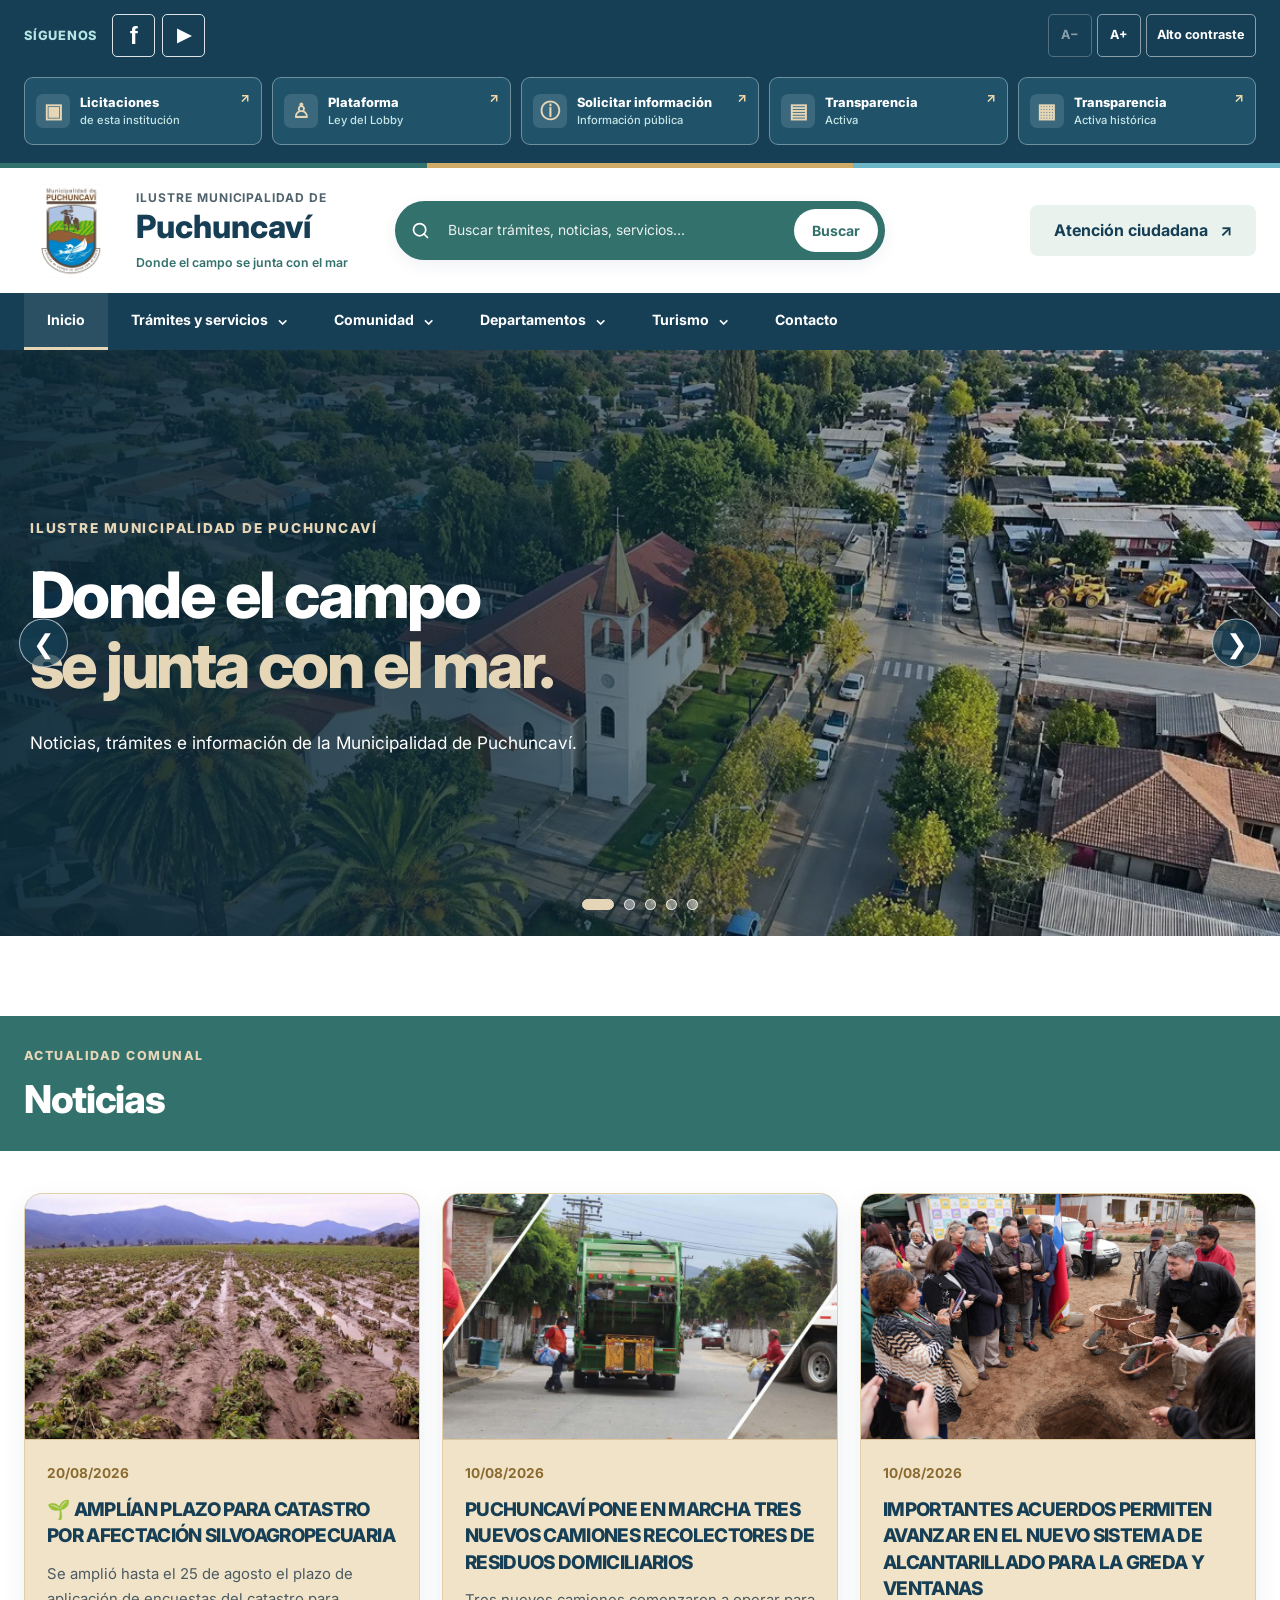
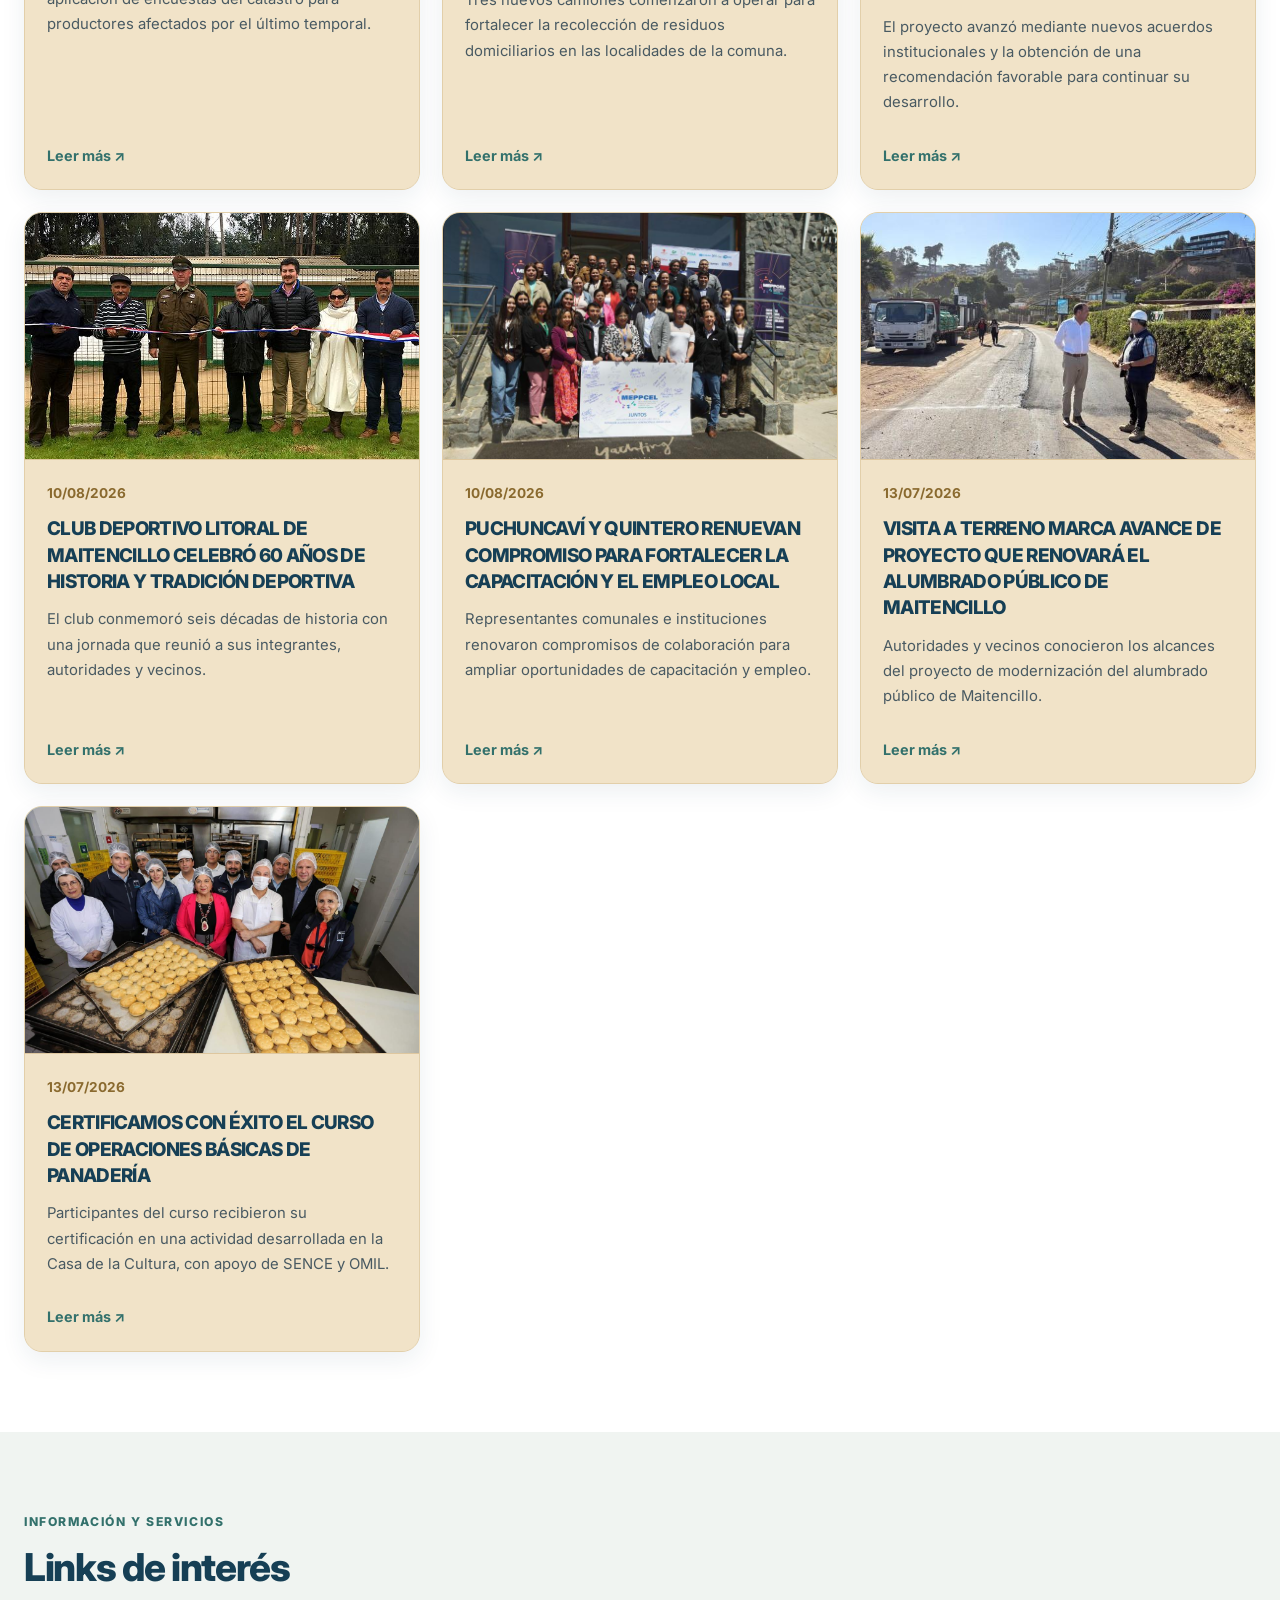
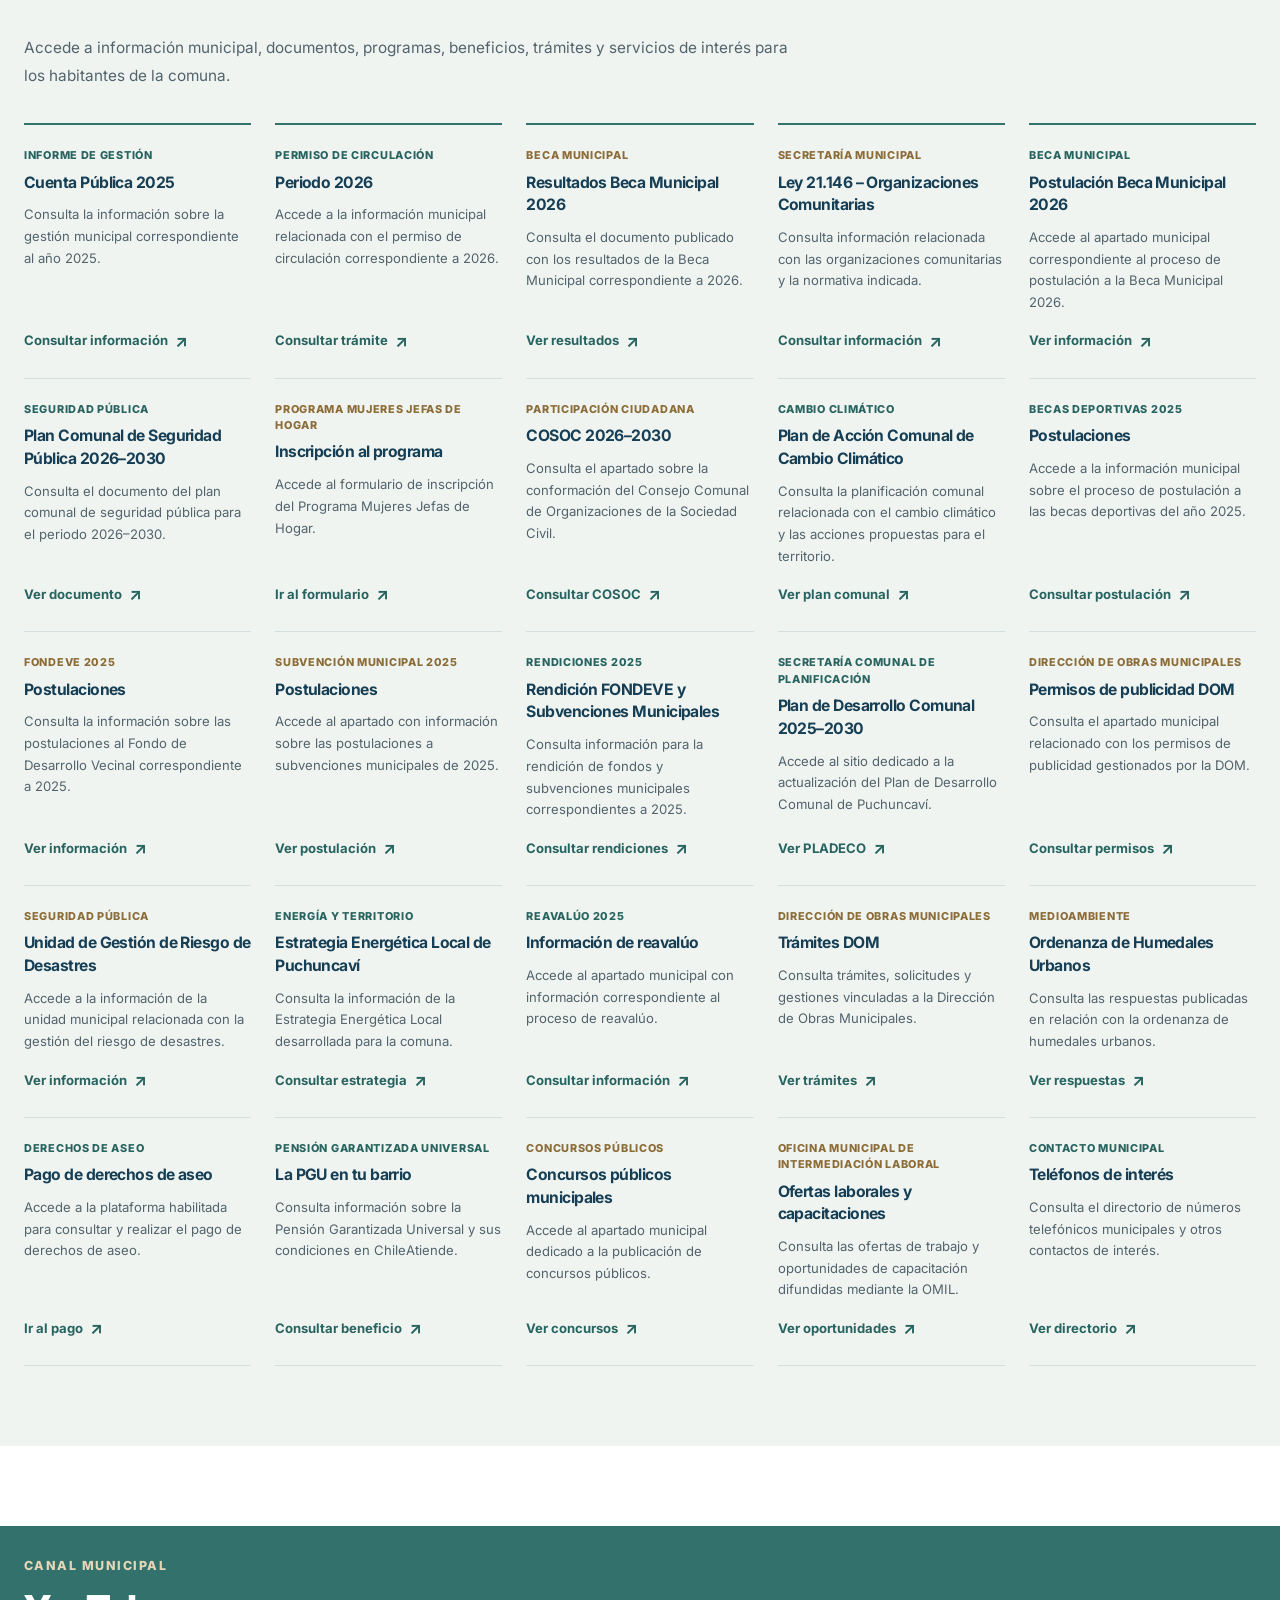
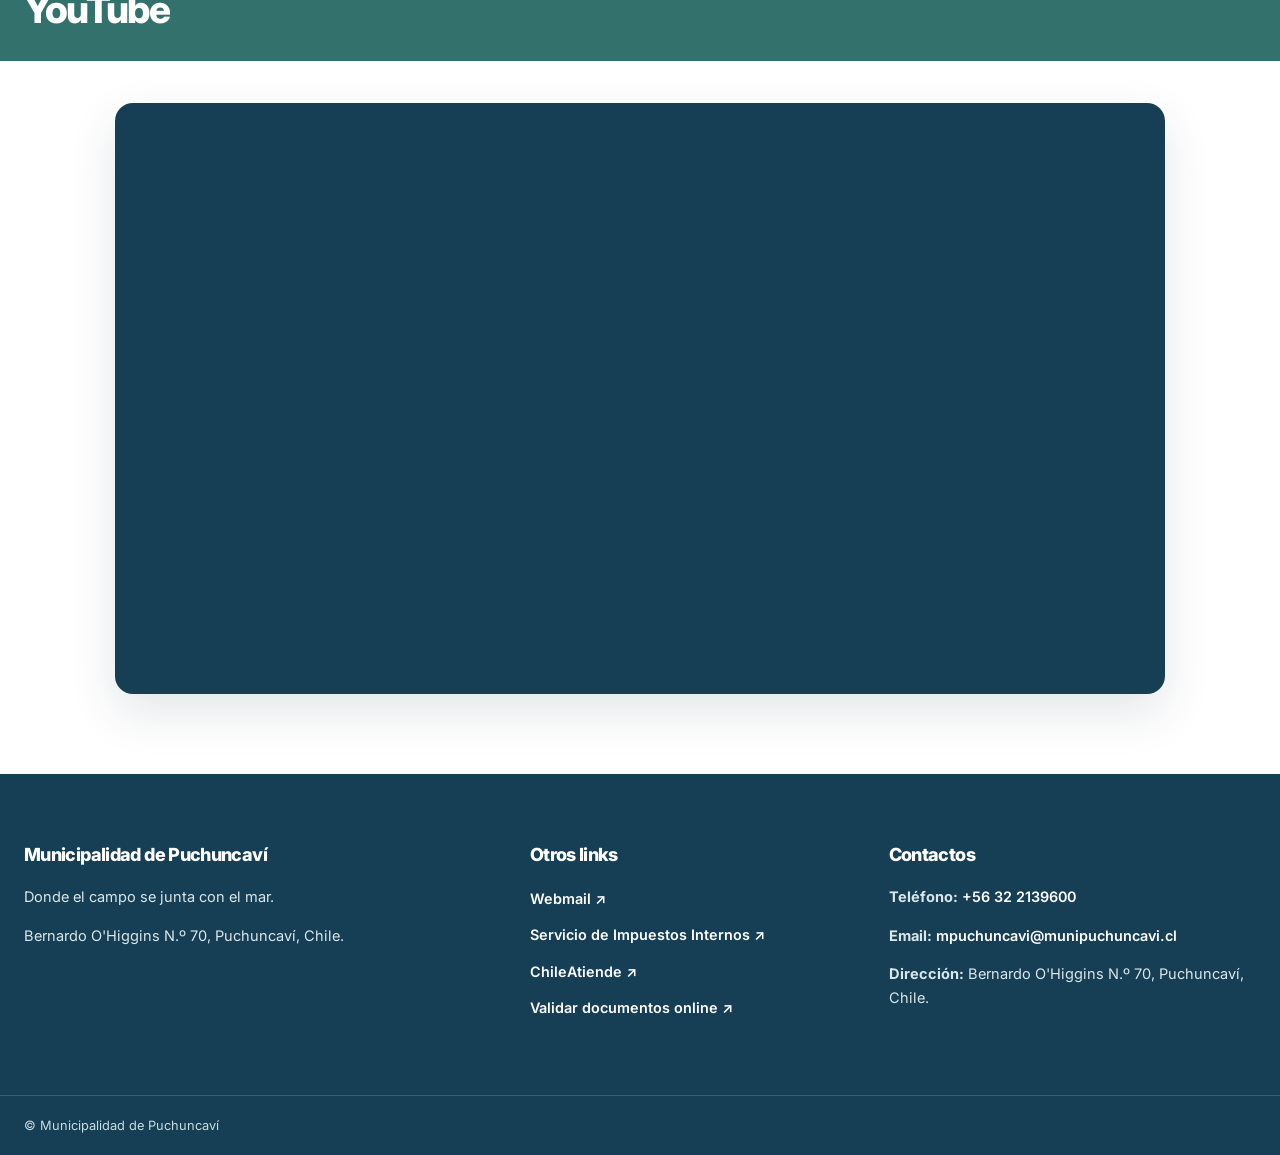
==== index.html @ 48738a13 "Add files via upload" ====
<!DOCTYPE html>
<html lang="es-CL">
<head>
  <meta charset="UTF-8">
  <meta name="viewport" content="width=device-width, initial-scale=1.0">
  <meta name="theme-color" content="#163f55">
  <meta name="description" content="Noticias, trámites, servicios e información de la Municipalidad de Puchuncaví.">

  <title>Municipalidad de Puchuncaví | Inicio</title>

  <link rel="preconnect" href="https://fonts.googleapis.com">
  <link rel="preconnect" href="https://fonts.gstatic.com" crossorigin>
  <link
    href="https://fonts.googleapis.com/css2?family=Inter:wght@400;500;600;700;800&display=swap"
    rel="stylesheet"
  >

  <!-- La primera fotografía del carrusel se solicita con prioridad. -->
  <link rel="preload" as="image"
        href="assets/imagenes/portada/hero-puchuncavi-pantalla.webp"
        imagesrcset="assets/imagenes/portada/hero-puchuncavi-movil.webp 640w, assets/imagenes/portada/hero-puchuncavi-pantalla.webp 1200w"
        imagesizes="100vw" fetchpriority="high">
  <link rel="stylesheet" href="css/estilos.css">
  <script src="js/main.js" defer></script>

</head>

<body class="pagina-inicio">

  <a class="saltar-contenido" href="#contenido-principal">
    Saltar al contenido principal
  </a>

  <!-- =============================================
       CABECERA MUNICIPAL
  ============================================= -->

  <header class="cabecera">

    <div class="barra-superior barra-superior--institucional">
      <div class="contenedor barra-superior__contenido">

        <div class="barra-superior__redes">
          <span class="barra-superior__etiqueta">SÍGUENOS</span>

          <nav class="redes-sociales" aria-label="Redes sociales municipales">
            <a
              class="redes-sociales__enlace"
              href="https://www.facebook.com/MunicipalidadPuchuncavi"
              target="_blank"
              rel="noopener noreferrer"
              aria-label="Facebook municipal"
            >f</a>

            <a
              class="redes-sociales__enlace redes-sociales__enlace--youtube"
              href="https://www.youtube.com/channel/UCqsq_ICqY2jT9HgJ0vWUYuw"
              target="_blank"
              rel="noopener noreferrer"
              aria-label="YouTube municipal"
            >▶</a>
          </nav>
        </div>

        <nav
          class="enlaces-institucionales"
          aria-label="Accesos institucionales"
        ></nav>

        <div
          class="herramientas-accesibilidad"
          role="group"
          aria-label="Herramientas de accesibilidad"
        >
          <button
            class="herramienta"
            type="button"
            data-accion="reducir-texto"
            aria-label="Reducir tamaño del texto"
          >A−</button>

          <button
            class="herramienta"
            type="button"
            data-accion="aumentar-texto"
            aria-label="Aumentar tamaño del texto"
          >A+</button>

          <button
            class="herramienta"
            type="button"
            data-accion="alternar-contraste"
            aria-pressed="false"
          >Alto contraste</button>
        </div>

      </div>
    </div>

    <div class="franja-identidad" aria-hidden="true">
      <span class="franja-identidad__verde"></span>
      <span class="franja-identidad__arena"></span>
      <span class="franja-identidad__celeste"></span>
    </div>

    <div class="contenedor cabecera__principal">

      <a
        class="identidad"
        href="index.html"
        aria-label="Municipalidad de Puchuncaví, ir al inicio"
      >
        <img
          class="identidad__logo"
          src="assets/imagenes/identidad/logo-puchuncavi.jpg"
          alt=""
          width="400"
          height="400"
        >

        <span class="identidad__texto">
          <span class="identidad__superior">
            Ilustre Municipalidad de
          </span>
          <span class="identidad__nombre">
            Puchuncaví
          </span>
          <span class="identidad__descripcion">
            Donde el campo se junta con el mar
          </span>
        </span>
      </a>

      <div class="cabecera__acciones">

        <a
          class="cabecera__contacto boton boton--secundario"
          href="paginas/contacto.html"
        >
          Atención ciudadana
          <span aria-hidden="true">↗</span>
        </a>

        <button
          class="boton-menu"
          type="button"
          aria-controls="menu-principal"
          aria-expanded="false"
          aria-label="Abrir menú de navegación"
        >
          <span class="boton-menu__linea"></span>
          <span class="boton-menu__linea"></span>
          <span class="boton-menu__linea"></span>
        </button>

      </div>
    </div>

    <nav
      class="navegacion"
      id="menu-principal"
      aria-label="Navegación principal"
    >
      <div class="contenedor">
        <ul class="navegacion__lista">

          <li class="navegacion__item">
            <a class="navegacion__enlace" href="index.html" aria-current="page">
              Inicio
            </a>
          </li>

          <li class="navegacion__item">
            <a class="navegacion__enlace" href="paginas/tramites.html">
              Trámites y servicios
            </a>
          </li>

          <li class="navegacion__item">
            <a class="navegacion__enlace" href="paginas/desarrollo-comunitario.html">
              Comunidad
            </a>
          </li>

          <li class="navegacion__item">
            <a class="navegacion__enlace" href="paginas/departamentos.html">
              Departamentos
            </a>
          </li>

          <li class="navegacion__item">
            <a class="navegacion__enlace" href="paginas/turismo.html">
              Turismo
            </a>
          </li>

          <li class="navegacion__item">
            <a class="navegacion__enlace" href="paginas/contacto.html">
              Contacto
            </a>
          </li>

        </ul>
      </div>
    </nav>

  </header>

  <main id="contenido-principal">

    <!-- =============================================
         SLIDER PRINCIPAL

         OCUPA EL LUGAR DE LA ANTIGUA PORTADA.
         1 IMAGEN DE LA IGLESIA + 4 NOTICIAS.
    ============================================= -->

    <section
      class="hero hero--fotografia portada-carrusel"
      id="portada-carrusel"
      aria-label="Portada y noticias destacadas de Puchuncaví"
      aria-roledescription="carrusel"
    >

      <div class="portada-carrusel__ventana">

        <div class="portada-carrusel__pista" id="pista-portada">

          <!-- =====================================
               SLIDE 1: PORTADA ORIGINAL
          ===================================== -->

          <article
            class="portada-carrusel__slide portada-carrusel__slide--inicio"
            aria-roledescription="diapositiva"
            aria-label="1 de 5"
          >

            <img
              class="portada-carrusel__foto"
              src="assets/imagenes/portada/hero-puchuncavi.jpg"
              width="1200" height="534"
              alt=""
              srcset="assets/imagenes/portada/hero-puchuncavi-movil.webp 640w, assets/imagenes/portada/hero-puchuncavi-pantalla.webp 1200w"
              sizes="100vw"
              decoding="async"
              fetchpriority="high"
            >

            <div class="portada-carrusel__interior">
              <div class="portada-carrusel__contenido">

                <p class="portada-carrusel__etiqueta">
                  Ilustre Municipalidad de Puchuncaví
                </p>

                <h1 class="portada-carrusel__titulo">
                  Donde el campo
                  <span>se junta con el mar.</span>
                </h1>

                <p class="portada-carrusel__descripcion">
                  Noticias, trámites e información
                  de la Municipalidad de Puchuncaví.
                </p>

              </div>
            </div>

          </article>

          <!-- =====================================
               SLIDE 2: DOS NUEVAS AMBULANCIAS
          ===================================== -->

          <article
            class="portada-carrusel__slide portada-carrusel__slide--noticia"
            aria-roledescription="diapositiva"
            aria-label="2 de 5"
          >

            <img
              class="portada-carrusel__foto"
              src="assets/imagenes/slider/slider-1.jpg"
              width="680" height="510"
              alt=""
              srcset="assets/imagenes/slider/slider-1-movil.webp 640w, assets/imagenes/slider/slider-1-pantalla.webp 680w"
              sizes="100vw"
              decoding="async"
              loading="lazy"
            >

            <div class="portada-carrusel__interior">
              <div class="portada-carrusel__contenido">

                <p class="portada-carrusel__etiqueta">
                  Salud comunal
                </p>

                <h2 class="portada-carrusel__titulo">
                  Dos nuevas ambulancias
                  para Puchuncaví
                </h2>

                <p class="portada-carrusel__descripcion">
                  El Concejo Municipal aprobó la adjudicación
                  de dos nuevas ambulancias para fortalecer
                  la atención de emergencias en la comuna.
                </p>

                <a
                  class="portada-carrusel__enlace"
                  href="https://munipuchuncavi.cl/2.0/sitio10/news-seguimos-fortaleciendo-la-2192.html"
                  target="_blank"
                  rel="noopener noreferrer"
                >
                  Ver información
                  <span aria-hidden="true">↗</span>
                </a>

              </div>
            </div>

          </article>

          <!-- =====================================
               SLIDE 3: CIRCUITO CICLISTA
          ===================================== -->

          <article
            class="portada-carrusel__slide portada-carrusel__slide--noticia"
            aria-roledescription="diapositiva"
            aria-label="3 de 5"
          >

            <img
              class="portada-carrusel__foto"
              src="assets/imagenes/slider/slider-2.jpg"
              width="1029" height="756"
              alt=""
              srcset="assets/imagenes/slider/slider-2-movil.webp 640w, assets/imagenes/slider/slider-2-pantalla.webp 1029w"
              sizes="100vw"
              decoding="async"
              loading="lazy"
            >

            <div class="portada-carrusel__interior">
              <div class="portada-carrusel__contenido">

                <p class="portada-carrusel__etiqueta">
                  Deporte y comunidad
                </p>

                <h2 class="portada-carrusel__titulo">
                  Circuito Ciclista
                  Puchuncaví–Los Maitenes
                </h2>

                <p class="portada-carrusel__descripcion">
                  La segunda edición del circuito reunió
                  a ciclistas de distintas comunas en
                  una jornada deportiva y familiar.
                </p>

                <a
                  class="portada-carrusel__enlace"
                  href="https://munipuchuncavi.cl/2.0/sitio10/news-exitosa-segunda-versin-2162.html"
                  target="_blank"
                  rel="noopener noreferrer"
                >
                  Leer noticia
                  <span aria-hidden="true">↗</span>
                </a>

              </div>
            </div>

          </article>

          <!-- =====================================
               SLIDE 4: CRUZ DE MAYO EN HORCÓN
          ===================================== -->

          <article
            class="portada-carrusel__slide portada-carrusel__slide--noticia"
            aria-roledescription="diapositiva"
            aria-label="4 de 5"
          >

            <img
              class="portada-carrusel__foto"
              src="assets/imagenes/slider/slider-3.jpg"
              width="820" height="620"
              alt=""
              srcset="assets/imagenes/slider/slider-3-movil.webp 640w, assets/imagenes/slider/slider-3-pantalla.webp 820w"
              sizes="100vw"
              decoding="async"
              loading="lazy"
            >

            <div class="portada-carrusel__interior">
              <div class="portada-carrusel__contenido">

                <p class="portada-carrusel__etiqueta">
                  Cultura y patrimonio
                </p>

                <h2 class="portada-carrusel__titulo">
                  Celebración de la
                  Cruz de Mayo en Horcón
                </h2>

                <p class="portada-carrusel__descripcion">
                  La comunidad celebró esta tradicional
                  festividad junto a bailes religiosos,
                  familias y visitantes, poniendo en valor
                  su patrimonio cultural.
                </p>

                <a
                  class="portada-carrusel__enlace"
                  href="https://munipuchuncavi.cl/2.0/sitio10/news-exitosa-celebracin-de-2161.html"
                  target="_blank"
                  rel="noopener noreferrer"
                >
                  Leer noticia
                  <span aria-hidden="true">↗</span>
                </a>

              </div>
            </div>

          </article>

          <!-- =====================================
               SLIDE 5: EMPRENDIMIENTO
          ===================================== -->

          <article
            class="portada-carrusel__slide portada-carrusel__slide--noticia"
            aria-roledescription="diapositiva"
            aria-label="5 de 5"
          >

            <img
              class="portada-carrusel__foto"
              src="assets/imagenes/slider/slider-4.jpg"
              width="2000" height="1125"
              alt=""
              srcset="assets/imagenes/slider/slider-4-movil.webp 640w, assets/imagenes/slider/slider-4-pantalla.webp 1280w"
              sizes="100vw"
              decoding="async"
              loading="lazy"
            >

            <div class="portada-carrusel__interior">
              <div class="portada-carrusel__contenido">

                <p class="portada-carrusel__etiqueta">
                  Desarrollo económico local
                </p>

                <h2 class="portada-carrusel__titulo">
                  Más de 150 emprendedores
                  participaron en taller
                  de formalización
                </h2>

                <p class="portada-carrusel__descripcion">
                  Emprendedores de la comuna participaron
                  en una jornada para conocer herramientas
                  y oportunidades de apoyo a sus negocios.
                </p>

                <a
                  class="portada-carrusel__enlace"
                  href="https://munipuchuncavi.cl/2.0/sitio10/news-ms-de-emprendedores-2159.html"
                  target="_blank"
                  rel="noopener noreferrer"
                >
                  Leer noticia
                  <span aria-hidden="true">↗</span>
                </a>

              </div>
            </div>

          </article>

        </div>
      </div>

      <!-- FLECHA IZQUIERDA -->

      <button
        class="portada-carrusel__flecha portada-carrusel__flecha--izquierda"
        type="button"
        aria-label="Ver imagen anterior"
        aria-controls="pista-portada"
      >
        &#10094;
      </button>

      <!-- FLECHA DERECHA -->

      <button
        class="portada-carrusel__flecha portada-carrusel__flecha--derecha"
        type="button"
        aria-label="Ver imagen siguiente"
        aria-controls="pista-portada"
      >
        &#10095;
      </button>

      <!-- INDICADORES -->

      <div
        class="portada-carrusel__indicadores"
        aria-label="Seleccionar diapositiva"
        role="group"
      >

        <button
          class="portada-carrusel__indicador activo"
          type="button"
          aria-label="Ver portada de Puchuncaví"
          aria-pressed="true"
        ></button>

        <button
          class="portada-carrusel__indicador"
          type="button"
          aria-label="Ver noticia de ambulancias"
          aria-pressed="false"
        ></button>

        <button
          class="portada-carrusel__indicador"
          type="button"
          aria-label="Ver noticia del circuito ciclista"
          aria-pressed="false"
        ></button>

        <button
          class="portada-carrusel__indicador"
          type="button"
          aria-label="Ver noticia de la Cruz de Mayo"
          aria-pressed="false"
        ></button>

        <button
          class="portada-carrusel__indicador"
          type="button"
          aria-label="Ver noticia de emprendedores"
          aria-pressed="false"
        ></button>

      </div>

    </section>

    <!-- =============================================
         NOTICIAS MUNICIPALES
         SE MANTIENEN LAS SIETE NOTICIAS
         CON FOTOGRAFÍAS Y FONDO ARENA
    ============================================= -->

    <section
      class="seccion seccion--noticias"
      id="noticias"
      aria-labelledby="titulo-noticias"
    >
      <div class="contenedor">

        <div class="seccion__encabezado">
          <div>
            <p class="etiqueta etiqueta--verde">
              Actualidad comunal
            </p>
            <h2 id="titulo-noticias">
              Noticias
            </h2>
          </div>
        </div>

        <div
          class="cuadricula cuadricula--tres"
          id="listado-noticias"
          aria-live="polite"
        >
          <p>Cargando publicaciones municipales...</p>
        </div>

      </div>
    </section>

    <!-- =============================================
         LINKS DE INTERÉS - 25 ENLACES
         MANTENEMOS LAS CINCO COLUMNAS
    ============================================= -->

    <section
      class="seccion seccion--categorias"
      id="enlaces-interes"
      aria-labelledby="titulo-enlaces"
    >
      <div class="contenedor">

        <div class="seccion__encabezado">
          <div>
            <p class="etiqueta etiqueta--verde">
              Información y servicios
            </p>
            <h2 id="titulo-enlaces">
              Links de interés
            </h2>
          </div>
        </div>

        <p class="interes-introduccion">
          Accede a información municipal,
          documentos, programas, beneficios,
          trámites y servicios de interés para
          los habitantes de la comuna.
        </p>

        <div class="interes-listado">

          <!-- 01 -->
          <article class="interes-elemento">
            <p class="interes-elemento__categoria">
              Informe de gestión
            </p>
            <h3>Cuenta Pública 2025</h3>
            <p class="interes-elemento__descripcion">
              Consulta la información sobre la gestión
              municipal correspondiente al año 2025.
            </p>
            <a class="interes-elemento__enlace"
              href="https://www.munipuchuncavi.cl/2.0/sitio10/cuentapublica2025.php"
              target="_blank" rel="noopener noreferrer">
              Consultar información
              <span class="interes-elemento__flecha" aria-hidden="true">↗</span>
            </a>
          </article>

          <!-- 02 -->
          <article class="interes-elemento">
            <p class="interes-elemento__categoria">
              Permiso de circulación
            </p>
            <h3>Periodo 2026</h3>
            <p class="interes-elemento__descripcion">
              Accede a la información municipal relacionada
              con el permiso de circulación correspondiente a 2026.
            </p>
            <a class="interes-elemento__enlace"
              href="https://www.munipuchuncavi.cl/2.0/sitio10/circulacion.php"
              target="_blank" rel="noopener noreferrer">
              Consultar trámite
              <span class="interes-elemento__flecha" aria-hidden="true">↗</span>
            </a>
          </article>

          <!-- 03 -->
          <article class="interes-elemento">
            <p class="interes-elemento__categoria">
              Beca municipal
            </p>
            <h3>Resultados Beca Municipal 2026</h3>
            <p class="interes-elemento__descripcion">
              Consulta el documento publicado con los resultados
              de la Beca Municipal correspondiente a 2026.
            </p>
            <a class="interes-elemento__enlace"
              href="https://www.munipuchuncavi.cl/2.0/sitio10/pdf/becas2026/resultados2026.pdf"
              target="_blank" rel="noopener noreferrer">
              Ver resultados
              <span class="interes-elemento__flecha" aria-hidden="true">↗</span>
            </a>
          </article>

          <!-- 04 -->
          <article class="interes-elemento">
            <p class="interes-elemento__categoria">
              Secretaría Municipal
            </p>
            <h3>Ley 21.146 – Organizaciones Comunitarias</h3>
            <p class="interes-elemento__descripcion">
              Consulta información relacionada con las
              organizaciones comunitarias y la normativa indicada.
            </p>
            <a class="interes-elemento__enlace"
              href="https://www.munipuchuncavi.cl/2.0/sitio10/organizaciones.php"
              target="_blank" rel="noopener noreferrer">
              Consultar información
              <span class="interes-elemento__flecha" aria-hidden="true">↗</span>
            </a>
          </article>

          <!-- 05 -->
          <article class="interes-elemento">
            <p class="interes-elemento__categoria">
              Beca municipal
            </p>
            <h3>Postulación Beca Municipal 2026</h3>
            <p class="interes-elemento__descripcion">
              Accede al apartado municipal correspondiente
              al proceso de postulación a la Beca Municipal 2026.
            </p>
            <a class="interes-elemento__enlace"
              href="https://www.munipuchuncavi.cl/2.0/sitio10/becas2026.php"
              target="_blank" rel="noopener noreferrer">
              Ver información
              <span class="interes-elemento__flecha" aria-hidden="true">↗</span>
            </a>
          </article>

          <!-- 06 -->
          <article class="interes-elemento">
            <p class="interes-elemento__categoria">
              Seguridad Pública
            </p>
            <h3>Plan Comunal de Seguridad Pública 2026–2030</h3>
            <p class="interes-elemento__descripcion">
              Consulta el documento del plan comunal de
              seguridad pública para el periodo 2026–2030.
            </p>
            <a class="interes-elemento__enlace"
              href="https://www.munipuchuncavi.cl/2.0/sitio10/pdf/seguridad/planseguridad2026.pdf"
              target="_blank" rel="noopener noreferrer">
              Ver documento
              <span class="interes-elemento__flecha" aria-hidden="true">↗</span>
            </a>
          </article>

          <!-- 07 -->
          <article class="interes-elemento">
            <p class="interes-elemento__categoria">
              Programa Mujeres Jefas de Hogar
            </p>
            <h3>Inscripción al programa</h3>
            <p class="interes-elemento__descripcion">
              Accede al formulario de inscripción del
              Programa Mujeres Jefas de Hogar.
            </p>
            <a class="interes-elemento__enlace"
              href="https://docs.google.com/forms/d/e/1FAIpQLScBFF8CBAYiVowmYoDSUAKz2NNEIRcV3tyaVSKTFt1doFYdvQ/viewform?usp=dialog"
              target="_blank" rel="noopener noreferrer">
              Ir al formulario
              <span class="interes-elemento__flecha" aria-hidden="true">↗</span>
            </a>
          </article>

          <!-- 08 -->
          <article class="interes-elemento">
            <p class="interes-elemento__categoria">
              Participación ciudadana
            </p>
            <h3>COSOC 2026–2030</h3>
            <p class="interes-elemento__descripcion">
              Consulta el apartado sobre la conformación
              del Consejo Comunal de Organizaciones
              de la Sociedad Civil.
            </p>
            <a class="interes-elemento__enlace"
              href="https://www.munipuchuncavi.cl/2.0/sitio10/cosoc2026.php"
              target="_blank" rel="noopener noreferrer">
              Consultar COSOC
              <span class="interes-elemento__flecha" aria-hidden="true">↗</span>
            </a>
          </article>

          <!-- 09 -->
          <article class="interes-elemento">
            <p class="interes-elemento__categoria">
              Cambio climático
            </p>
            <h3>Plan de Acción Comunal de Cambio Climático</h3>
            <p class="interes-elemento__descripcion">
              Consulta la planificación comunal relacionada
              con el cambio climático y las acciones
              propuestas para el territorio.
            </p>
            <a class="interes-elemento__enlace"
              href="https://www.munipuchuncavi.cl/2.0/sitio10/cambioclimatico2026.php"
              target="_blank" rel="noopener noreferrer">
              Ver plan comunal
              <span class="interes-elemento__flecha" aria-hidden="true">↗</span>
            </a>
          </article>

          <!-- 10 -->
          <article class="interes-elemento">
            <p class="interes-elemento__categoria">
              Becas deportivas 2025
            </p>
            <h3>Postulaciones</h3>
            <p class="interes-elemento__descripcion">
              Accede a la información municipal sobre el
              proceso de postulación a las becas deportivas
              del año 2025.
            </p>
            <a class="interes-elemento__enlace"
              href="https://www.munipuchuncavi.cl/2.0/sitio10/becadeportiva2025.php"
              target="_blank" rel="noopener noreferrer">
              Consultar postulación
              <span class="interes-elemento__flecha" aria-hidden="true">↗</span>
            </a>
          </article>

          <!-- 11 -->
          <article class="interes-elemento">
            <p class="interes-elemento__categoria">
              FONDEVE 2025
            </p>
            <h3>Postulaciones</h3>
            <p class="interes-elemento__descripcion">
              Consulta la información sobre las postulaciones
              al Fondo de Desarrollo Vecinal correspondiente a 2025.
            </p>
            <a class="interes-elemento__enlace"
              href="https://www.munipuchuncavi.cl/2.0/sitio10/fondeve2025.php"
              target="_blank" rel="noopener noreferrer">
              Ver información
              <span class="interes-elemento__flecha" aria-hidden="true">↗</span>
            </a>
          </article>

          <!-- 12 -->
          <article class="interes-elemento">
            <p class="interes-elemento__categoria">
              Subvención Municipal 2025
            </p>
            <h3>Postulaciones</h3>
            <p class="interes-elemento__descripcion">
              Accede al apartado con información sobre
              las postulaciones a subvenciones municipales de 2025.
            </p>
            <a class="interes-elemento__enlace"
              href="https://www.munipuchuncavi.cl/2.0/sitio10/submuni2025.php"
              target="_blank" rel="noopener noreferrer">
              Ver postulación
              <span class="interes-elemento__flecha" aria-hidden="true">↗</span>
            </a>
          </article>

          <!-- 13 -->
          <article class="interes-elemento">
            <p class="interes-elemento__categoria">
              Rendiciones 2025
            </p>
            <h3>Rendición FONDEVE y Subvenciones Municipales</h3>
            <p class="interes-elemento__descripcion">
              Consulta información para la rendición de fondos
              y subvenciones municipales correspondientes a 2025.
            </p>
            <a class="interes-elemento__enlace"
              href="https://www.munipuchuncavi.cl/2.0/sitio10/rendicion2025.php"
              target="_blank" rel="noopener noreferrer">
              Consultar rendiciones
              <span class="interes-elemento__flecha" aria-hidden="true">↗</span>
            </a>
          </article>

          <!-- 14 -->
          <article class="interes-elemento">
            <p class="interes-elemento__categoria">
              Secretaría Comunal de Planificación
            </p>
            <h3>Plan de Desarrollo Comunal 2025–2030</h3>
            <p class="interes-elemento__descripcion">
              Accede al sitio dedicado a la actualización
              del Plan de Desarrollo Comunal de Puchuncaví.
            </p>
            <a class="interes-elemento__enlace"
              href="https://pladecopuchuncavi.cl/"
              target="_blank" rel="noopener noreferrer">
              Ver PLADECO
              <span class="interes-elemento__flecha" aria-hidden="true">↗</span>
            </a>
          </article>

          <!-- 15 -->
          <article class="interes-elemento">
            <p class="interes-elemento__categoria">
              Dirección de Obras Municipales
            </p>
            <h3>Permisos de publicidad DOM</h3>
            <p class="interes-elemento__descripcion">
              Consulta el apartado municipal relacionado con
              los permisos de publicidad gestionados por la DOM.
            </p>
            <a class="interes-elemento__enlace"
              href="https://www.munipuchuncavi.cl/2.0/sitio10/publicidaddom.php"
              target="_blank" rel="noopener noreferrer">
              Consultar permisos
              <span class="interes-elemento__flecha" aria-hidden="true">↗</span>
            </a>
          </article>

          <!-- 16 -->
          <article class="interes-elemento">
            <p class="interes-elemento__categoria">
              Seguridad Pública
            </p>
            <h3>Unidad de Gestión de Riesgo de Desastres</h3>
            <p class="interes-elemento__descripcion">
              Accede a la información de la unidad municipal
              relacionada con la gestión del riesgo de desastres.
            </p>
            <a class="interes-elemento__enlace"
              href="https://www.munipuchuncavi.cl/2.0/sitio10/citsu.php"
              target="_blank" rel="noopener noreferrer">
              Ver información
              <span class="interes-elemento__flecha" aria-hidden="true">↗</span>
            </a>
          </article>

          <!-- 17 -->
          <article class="interes-elemento">
            <p class="interes-elemento__categoria">
              Energía y territorio
            </p>
            <h3>Estrategia Energética Local de Puchuncaví</h3>
            <p class="interes-elemento__descripcion">
              Consulta la información de la Estrategia
              Energética Local desarrollada para la comuna.
            </p>
            <a class="interes-elemento__enlace"
              href="https://www.munipuchuncavi.cl/2.0/sitio10/eel2024.php"
              target="_blank" rel="noopener noreferrer">
              Consultar estrategia
              <span class="interes-elemento__flecha" aria-hidden="true">↗</span>
            </a>
          </article>

          <!-- 18 -->
          <article class="interes-elemento">
            <p class="interes-elemento__categoria">
              Reavalúo 2025
            </p>
            <h3>Información de reavalúo</h3>
            <p class="interes-elemento__descripcion">
              Accede al apartado municipal con información
              correspondiente al proceso de reavalúo.
            </p>
            <a class="interes-elemento__enlace"
              href="https://www.munipuchuncavi.cl/2.0/sitio10/reavaluo2024.php"
              target="_blank" rel="noopener noreferrer">
              Consultar información
              <span class="interes-elemento__flecha" aria-hidden="true">↗</span>
            </a>
          </article>

          <!-- 19 -->
          <article class="interes-elemento">
            <p class="interes-elemento__categoria">
              Dirección de Obras Municipales
            </p>
            <h3>Trámites DOM</h3>
            <p class="interes-elemento__descripcion">
              Consulta trámites, solicitudes y gestiones
              vinculadas a la Dirección de Obras Municipales.
            </p>
            <a class="interes-elemento__enlace"
              href="https://www.munipuchuncavi.cl/2.0/sitio10/tramitedom.php"
              target="_blank" rel="noopener noreferrer">
              Ver trámites
              <span class="interes-elemento__flecha" aria-hidden="true">↗</span>
            </a>
          </article>

          <!-- 20 -->
          <article class="interes-elemento">
            <p class="interes-elemento__categoria">
              Medioambiente
            </p>
            <h3>Ordenanza de Humedales Urbanos</h3>
            <p class="interes-elemento__descripcion">
              Consulta las respuestas publicadas en relación
              con la ordenanza de humedales urbanos.
            </p>
            <a class="interes-elemento__enlace"
              href="https://www.munipuchuncavi.cl/2.0/sitio10/respuestashumedal2024.php"
              target="_blank" rel="noopener noreferrer">
              Ver respuestas
              <span class="interes-elemento__flecha" aria-hidden="true">↗</span>
            </a>
          </article>

          <!-- 21 -->
          <article class="interes-elemento">
            <p class="interes-elemento__categoria">
              Derechos de aseo
            </p>
            <h3>Pago de derechos de aseo</h3>
            <p class="interes-elemento__descripcion">
              Accede a la plataforma habilitada para consultar
              y realizar el pago de derechos de aseo.
            </p>
            <a class="interes-elemento__enlace"
              href="https://www.sem2.gob.cl/tramites/derechos-de-aseo/69060800/buscar"
              target="_blank" rel="noopener noreferrer">
              Ir al pago
              <span class="interes-elemento__flecha" aria-hidden="true">↗</span>
            </a>
          </article>

          <!-- 22 -->
          <article class="interes-elemento">
            <p class="interes-elemento__categoria">
              Pensión Garantizada Universal
            </p>
            <h3>La PGU en tu barrio</h3>
            <p class="interes-elemento__descripcion">
              Consulta información sobre la Pensión Garantizada
              Universal y sus condiciones en ChileAtiende.
            </p>
            <a class="interes-elemento__enlace"
              href="https://www.chileatiende.gob.cl/fichas/102077-pension-garantizada-universal-pgu"
              target="_blank" rel="noopener noreferrer">
              Consultar beneficio
              <span class="interes-elemento__flecha" aria-hidden="true">↗</span>
            </a>
          </article>

          <!-- 23 -->
          <article class="interes-elemento">
            <p class="interes-elemento__categoria">
              Concursos Públicos
            </p>
            <h3>Concursos públicos municipales</h3>
            <p class="interes-elemento__descripcion">
              Accede al apartado municipal dedicado
              a la publicación de concursos públicos.
            </p>
            <a class="interes-elemento__enlace"
              href="https://www.munipuchuncavi.cl/2.0/sitio10/concursos.php"
              target="_blank" rel="noopener noreferrer">
              Ver concursos
              <span class="interes-elemento__flecha" aria-hidden="true">↗</span>
            </a>
          </article>

          <!-- 24 -->
          <article class="interes-elemento">
            <p class="interes-elemento__categoria">
              Oficina Municipal de Intermediación Laboral
            </p>
            <h3>Ofertas laborales y capacitaciones</h3>
            <p class="interes-elemento__descripcion">
              Consulta las ofertas de trabajo y oportunidades
              de capacitación difundidas mediante la OMIL.
            </p>
            <a class="interes-elemento__enlace"
              href="https://www.munipuchuncavi.cl/2.0/sitio10/ofertas.php"
              target="_blank" rel="noopener noreferrer">
              Ver oportunidades
              <span class="interes-elemento__flecha" aria-hidden="true">↗</span>
            </a>
          </article>

          <!-- 25 -->
          <article class="interes-elemento">
            <p class="interes-elemento__categoria">
              Contacto municipal
            </p>
            <h3>Teléfonos de interés</h3>
            <p class="interes-elemento__descripcion">
              Consulta el directorio de números telefónicos
              municipales y otros contactos de interés.
            </p>
            <a class="interes-elemento__enlace"
              href="https://www.munipuchuncavi.cl/2.0/sitio10/telefonos.php"
              target="_blank" rel="noopener noreferrer">
              Ver directorio
              <span class="interes-elemento__flecha" aria-hidden="true">↗</span>
            </a>
          </article>

        </div>
      </div>
    </section>

    <!-- =============================================
         YOUTUBE
         FRANJA VERDE CONSERVADA
    ============================================= -->

    <section
      class="seccion seccion--video"
      aria-labelledby="titulo-youtube"
    >
      <div class="contenedor">

        <div class="seccion__encabezado">
          <div>
            <p class="etiqueta etiqueta--azul">
              Canal municipal
            </p>
            <h2 id="titulo-youtube">
              YouTube
            </h2>
          </div>
        </div>

        <div class="video-municipal">
          <iframe
            src="https://www.youtube.com/embed/videoseries?list=PLHEt9oBCT7XLHJaVwleQuiAXuWyQip08P"
            title="Videos de la Municipalidad de Puchuncaví"
            loading="lazy"
            allow="accelerometer; autoplay; clipboard-write; encrypted-media; gyroscope; picture-in-picture; web-share"
            referrerpolicy="strict-origin-when-cross-origin"
            allowfullscreen
          ></iframe>
        </div>

      </div>
    </section>

  </main>

  <!-- =============================================
       PIE DE PÁGINA
  ============================================= -->

  <footer class="pie-pagina">

    <div class="contenedor pie-pagina__contenido">

      <div class="pie-pagina__identidad">
        <h2>Municipalidad de Puchuncaví</h2>
        <p>Donde el campo se junta con el mar.</p>
        <p>
          Bernardo O'Higgins N.º 70,
          Puchuncaví, Chile.
        </p>
      </div>

      <div class="pie-pagina__enlaces">
        <h2>Otros links</h2>
        <ul>
          <li>
            <a href="https://outlook.com/"
               target="_blank"
               rel="noopener noreferrer">Webmail ↗</a>
          </li>
          <li>
            <a href="https://homer.sii.cl/"
               target="_blank"
               rel="noopener noreferrer">
              Servicio de Impuestos Internos ↗
            </a>
          </li>
          <li>
            <a href="https://www.chileatiende.gob.cl/"
               target="_blank"
               rel="noopener noreferrer">ChileAtiende ↗</a>
          </li>
          <li>
            <a href="https://www.sem.gob.cl/pago/validacion/"
               target="_blank"
               rel="noopener noreferrer">
              Validar documentos online ↗
            </a>
          </li>
        </ul>
      </div>

      <div class="pie-pagina__atencion">
        <h2>Contactos</h2>

        <p>
          <strong>Teléfono:</strong>
          <a href="tel:+56322139600">
            +56 32 2139600
          </a>
        </p>

        <p>
          <strong>Email:</strong>
          <a href="mailto:mpuchuncavi@munipuchuncavi.cl">
            mpuchuncavi@munipuchuncavi.cl
          </a>
        </p>

        <p>
          <strong>Dirección:</strong>
          Bernardo O'Higgins N.º 70,
          Puchuncaví, Chile.
        </p>
      </div>

    </div>

    <div class="pie-pagina__inferior">
      <div class="contenedor">
        <p>© Municipalidad de Puchuncaví</p>
      </div>
    </div>

  </footer>

  <!-- =============================================
       FUNCIONAMIENTO DEL SLIDER PRINCIPAL

       Automático cada 5 segundos.
       Flechas y puntos de navegación.
       Pausa al interactuar.
  ============================================= -->


</body>
</html>
---- css/estilos.css ----
/* ==================================================
   MUNICIPALIDAD DE PUCHUNCAVÍ
   HOJA DE ESTILOS COMPARTIDA
================================================== */

:root {
  --azul-900: #163f55;
  --azul-800: #20536a;
  --azul-700: #286781;
  --verde-700: #33716c;
  --verde-600: #477d68;
  --verde-100: #e9f2ed;
  --arena-600: #a37c40;
  --arena-300: #e6d6b8;
  --celeste: #6bb7c7;
  --fondo: #f4f6f5;
  --texto: #1c3340;
  --texto-secundario: #50636d;
  --borde: #dce4e3;
  --fuente: "Inter", Arial, sans-serif;
  --radio-sm: 8px;
  --radio-md: 14px;
  --radio-lg: 22px;
  --sombra-suave: 0 8px 28px rgba(16,51,68,.06);
  --sombra-media: 0 18px 48px rgba(16,51,68,.12);
  --transicion: 220ms ease;
}

/* ESTILOS BÁSICOS */

*, *::before, *::after {
  box-sizing: border-box;
}

html {
  scroll-behavior: smooth;
}

body {
  margin: 0;
  background: var(--fondo);
  color: var(--texto);
  font-family: var(--fuente);
  font-size: 1rem;
  line-height: 1.65;
  -webkit-font-smoothing: antialiased;
}

img, picture, video, svg {
  display: block;
  max-width: 100%;
}

img {
  height: auto;
}

button, input, select, textarea {
  font: inherit;
}

button {
  cursor: pointer;
}

a {
  color: inherit;
  text-decoration: none;
}

h1, h2, h3, p {
  margin-top: 0;
}

h1, h2, h3 {
  line-height: 1.17;
  letter-spacing: -.035em;
}

h1, h2 {
  text-wrap: balance;
}

p {
  max-width: 75ch;
}

ul {
  margin: 0;
  padding: 0;
}

.contenedor {
  width: min(calc(100% - 48px), 1540px);
  margin-inline: auto;
}

.seccion {
  padding-block: 80px;
}

.seccion__encabezado {
  display: flex;
  justify-content: space-between;
  align-items: end;
  gap: 30px;
  margin-bottom: 32px;
}

.seccion__encabezado h2 {
  margin-bottom: 12px;
  color: var(--azul-900);
  font-size: clamp(1.9rem,3vw,2.65rem);
  font-weight: 800;
}

.seccion__descripcion {
  color: var(--texto-secundario);
  font-size: 1.05rem;
}

.cuadricula {
  display: grid;
  gap: 22px;
}

.cuadricula--cuatro {
  grid-template-columns: repeat(4,minmax(0,1fr));
}

.cuadricula--tres {
  grid-template-columns: repeat(3,minmax(0,1fr));
}

.cuadricula--dos {
  grid-template-columns: repeat(2,minmax(0,1fr));
}

.etiqueta {
  margin-bottom: 13px;
  font-size: .76rem;
  font-weight: 800;
  letter-spacing: .13em;
  text-transform: uppercase;
}

.etiqueta--verde {
  color: var(--verde-700);
}

.etiqueta--azul {
  color: var(--azul-700);
}

.etiqueta--clara {
  color: #f4e0b4;
}

/* BOTONES */

.boton {
  display: inline-flex;
  align-items: center;
  justify-content: center;
  gap: 12px;
  min-height: 50px;
  padding: 13px 22px;
  border: 2px solid transparent;
  border-radius: var(--radio-sm);
  font-weight: 700;
  line-height: 1.3;
  text-align: center;
  transition:
    background var(--transicion),
    color var(--transicion),
    transform var(--transicion);
}

.boton:hover {
  transform: translateY(-2px);
}

.boton--primario {
  background: var(--azul-900);
  color: #ffffff;
}

.boton--primario:hover {
  background: #0d3043;
}

.boton--secundario {
  background: var(--verde-100);
  color: var(--azul-900);
}

.boton--secundario:hover {
  background: #d6e8df;
}

.boton--claro {
  background: #ffffff;
  color: var(--azul-900);
}

.boton--claro:hover {
  background: #eef5f1;
}

.enlace-destacado {
  display: inline-flex;
  align-items: center;
  gap: 10px;
  min-height: 44px;
  color: var(--azul-900);
  font-weight: 800;
}

.enlace-destacado:hover {
  text-decoration: underline;
}

/* ==================================================
   CABECERA MUNICIPAL
================================================== */

.cabecera {
  position: relative;
  z-index: 30;
  background: #ffffff;
}

.barra-superior {
  background: var(--azul-900);
  color: #ffffff;
}

.barra-superior__contenido {
  display: flex;
  align-items: center;
  justify-content: space-between;
  flex-wrap: wrap;
  gap: 12px 25px;
  min-height: 72px;
  padding-block: 12px;
}

.barra-superior__redes {
  display: flex;
  align-items: center;
  gap: 15px;
}

.barra-superior__etiqueta {
  color: #b4e4e4;
  font-size: .8rem;
  font-weight: 800;
  letter-spacing: .06em;
}

.redes-sociales {
  display: flex;
  gap: 7px;
}

.redes-sociales__enlace {
  display: grid;
  place-items: center;
  width: 43px;
  height: 43px;
  border: 1px solid rgba(255,255,255,.85);
  border-radius: 5px;
  color: #ffffff;
  font-family: Arial,sans-serif;
  font-size: 1.5rem;
  font-weight: 800;
  line-height: 1;
}

.redes-sociales__enlace:hover {
  background: rgba(255,255,255,.18);
}

.redes-sociales__enlace--youtube {
  font-size: 1.1rem;
}

/* CINCO ACCESOS */

.barra-superior--institucional .barra-superior__contenido {
  display: grid;
  grid-template-columns: 1fr auto;
  align-items: center;
  gap: 15px 24px;
  padding-block: 14px 18px;
}

.barra-superior--institucional .barra-superior__redes {
  grid-column: 1;
  grid-row: 1;
}

.barra-superior--institucional .herramientas-accesibilidad {
  grid-column: 2;
  grid-row: 1;
  justify-content: flex-end;
}

.enlaces-institucionales {
  display: flex;
  align-items: center;
  flex-wrap: wrap;
  gap: 8px;
}

.barra-superior--institucional .enlaces-institucionales {
  grid-column: 1 / -1;
  grid-row: 2;
  display: grid;
  grid-template-columns: repeat(5,minmax(0,1fr));
  gap: 10px;
  width: 100%;
  margin-top: 5px;
}

.enlaces-institucionales > a {
  display: flex;
  align-items: center;
  justify-content: flex-start;
  gap: 10px;
  min-height: 68px;
  min-width: 0;
  padding: 12px 11px;
  border: 1px solid rgba(255,255,255,.35);
  border-radius: 9px;
  background: #20536a;
  color: #ffffff;
  font-size: .8rem;
  font-weight: 700;
  line-height: 1.3;
  transition:
    background .2s,
    border-color .2s,
    transform .2s;
}

.enlaces-institucionales > a:hover {
  background: #286781;
  border-color: #d0ab68;
  transform: translateY(-2px);
}

.enlaces-institucionales .acceso-icono {
  display: grid;
  place-items: center;
  flex-shrink: 0;
  width: 34px;
  height: 34px;
  border-radius: 7px;
  background: rgba(255,255,255,.12);
  color: #e6d6b8;
  font-size: 1.25rem;
}

.enlaces-institucionales .acceso-texto {
  display: flex;
  flex: 1;
  flex-direction: column;
  align-items: flex-start;
  gap: 3px;
  min-width: 0;
  font-size: .8rem;
  font-weight: 800;
  line-height: 1.25;
}

.enlaces-institucionales .acceso-texto small {
  color: #c6e5e5;
  font-size: .7rem;
  font-weight: 500;
}

.enlaces-institucionales .acceso-flecha {
  align-self: flex-start;
  flex-shrink: 0;
  color: #f0d8a7;
}

.herramientas-accesibilidad {
  display: flex;
  align-items: center;
  flex-wrap: wrap;
  gap: 5px;
}

.herramienta {
  min-width: 44px;
  min-height: 43px;
  padding: 7px 10px;
  border: 1px solid rgba(255,255,255,.5);
  border-radius: 5px;
  background: transparent;
  color: #ffffff;
  font-size: .79rem;
  font-weight: 700;
}

.herramienta:hover {
  background: rgba(255,255,255,.18);
}

.herramienta:disabled {
  opacity: .5;
  cursor: not-allowed;
}

/* FRANJA DE COLORES */

.franja-identidad {
  display: grid;
  grid-template-columns: repeat(3,1fr);
  height: 5px;
}

.franja-identidad__verde {
  background: #33716c;
}

.franja-identidad__arena {
  background: #d0ab68;
}

.franja-identidad__celeste {
  background: #6bb7c7;
}

/* ESCUDO */

.cabecera__principal {
  display: flex;
  justify-content: space-between;
  align-items: center;
  gap: 30px;
  min-height: 125px;
  padding-block: 15px;
}

.identidad {
  display: inline-flex;
  align-items: center;
  gap: 18px;
  min-width: 0;
}

.identidad__logo {
  width: 94px;
  height: 94px;
  flex-shrink: 0;
  object-fit: contain;
  background: #ffffff;
}

.identidad__texto {
  display: flex;
  flex-direction: column;
}

.identidad__superior {
  margin-bottom: 2px;
  color: var(--texto-secundario);
  font-size: .75rem;
  font-weight: 700;
  letter-spacing: .08em;
  text-transform: uppercase;
}

.identidad__nombre {
  color: var(--azul-900);
  font-size: clamp(1.5rem,2.5vw,2.05rem);
  font-weight: 800;
  line-height: 1.15;
}

.identidad__descripcion {
  margin-top: 7px;
  color: var(--verde-700);
  font-size: .77rem;
  font-weight: 600;
}

.cabecera__acciones {
  display: flex;
  align-items: center;
  gap: 16px;
}

/* MENÚ PRINCIPAL */

.navegacion {
  background: var(--azul-900);
}

.navegacion__lista {
  display: flex;
  align-items: center;
  list-style: none;
}

.navegacion__item {
  position: relative;
}

.navegacion__enlace {
  display: flex;
  align-items: center;
  gap: 9px;
  min-height: 57px;
  padding: 14px 23px;
  border-bottom: 3px solid transparent;
  color: #ffffff;
  font-size: .88rem;
  font-weight: 700;
}

.navegacion__enlace:hover,
.navegacion__item:focus-within > .navegacion__enlace {
  background: var(--azul-800);
}

.navegacion__enlace[aria-current="page"] {
  background: rgba(255,255,255,.09);
  border-bottom-color: var(--arena-300);
}

/* DESPLEGABLES */

.navegacion__submenu {
  position: absolute;
  z-index: 150;
  top: 100%;
  left: 0;
  min-width: 260px;
  max-width: 370px;
  max-height: 70vh;
  overflow-y: auto;
  margin: 0;
  padding: 10px;
  border: 1px solid var(--borde);
  border-top: 4px solid #d0ab68;
  border-radius: 0 0 12px 12px;
  background: #ffffff;
  box-shadow: 0 18px 40px rgba(10,40,55,.2);
  list-style: none;
  opacity: 0;
  visibility: hidden;
  pointer-events: none;
  transform: translateY(6px);
  transition: opacity .18s, transform .18s;
}

.navegacion__submenu--amplio {
  min-width: 340px;
}

.navegacion__item:hover > .navegacion__submenu,
.navegacion__item:focus-within > .navegacion__submenu {
  opacity: 1;
  visibility: visible;
  pointer-events: auto;
  transform: translateY(0);
}

.navegacion__submenu a {
  display: block;
  padding: 10px 12px;
  border-radius: 6px;
  color: var(--azul-900);
  font-size: .85rem;
  font-weight: 600;
}

.navegacion__submenu a:hover {
  background: var(--verde-100);
  color: var(--verde-700);
}

.boton-menu {
  display: none;
  width: 50px;
  height: 50px;
  padding: 12px;
  border: 0;
  border-radius: 8px;
  background: var(--azul-900);
}

.boton-menu__linea {
  display: block;
  width: 100%;
  height: 2px;
  margin-block: 5px;
  background: #ffffff;
}

/* ==================================================
   PORTADA
================================================== */

.hero--fotografia {
  position: relative;
  isolation: isolate;
  display: flex;
  align-items: center;
  min-height: 500px;
  overflow: hidden;
  background: var(--azul-900);
  color: #ffffff;
}

.hero__imagen {
  position: absolute;
  z-index: -2;
  inset: 0;
  background-image:
    url("../assets/imagenes/portada/hero-puchuncavi.jpg");
  background-size: cover;
  background-position: center 47%;
}

.hero--fotografia::after {
  content: "";
  position: absolute;
  z-index: -1;
  inset: 0;
  background: linear-gradient(
    90deg,
    rgba(10,39,55,.93),
    rgba(14,48,62,.77) 45%,
    rgba(15,48,61,.2)
  );
}

.hero__contenido {
  padding-block: 110px;
}

.hero__informacion {
  max-width: 760px;
}

.hero__titulo {
  color: #ffffff;
  font-size: clamp(2.8rem,5vw,4.8rem);
  font-weight: 800;
  line-height: 1.08;
}

.hero__titulo span {
  display: block;
  color: #e9d5ac;
}

.hero__descripcion {
  max-width: 570px;
  margin-bottom: 25px;
  color: #ffffff;
  font-size: 1.1rem;
}

/* ==================================================
   NOTICIAS
================================================== */

.seccion--noticias {
  background: #ffffff;
}

.tarjeta-noticia {
  display: flex;
  flex-direction: column;
  min-width: 0;
  overflow: hidden;
  border: 1px solid var(--borde);
  border-radius: var(--radio-md);
  background: #ffffff;
  box-shadow: var(--sombra-suave);
  transition:
    transform var(--transicion),
    box-shadow var(--transicion);
}

.tarjeta-noticia:hover {
  transform: translateY(-4px);
  box-shadow: var(--sombra-media);
}

.tarjeta-noticia__imagen {
  min-height: 150px;
  background:
    linear-gradient(
      130deg,
      #b5d4cf,
      #5c9f9f 50%,
      #20536a
    );
}

.tarjeta-noticia:nth-child(3n+2)
.tarjeta-noticia__imagen {
  background:
    linear-gradient(
      135deg,
      #e6d6b8,
      #8bb4b5,
      #20536a
    );
}

.tarjeta-noticia:nth-child(3n+3)
.tarjeta-noticia__imagen {
  background:
    linear-gradient(
      135deg,
      #c7e1e5,
      #93b6a5,
      #33716c
    );
}

/* Gráficas de respaldo hasta incorporar
   las fotografías originales en JPG. */

.tarjeta-noticia__imagen--costa {
  background:
    linear-gradient(135deg,#b8e0e4,#5a9bab 58%,#d7c7a5 59%);
}

.tarjeta-noticia__imagen--comunidad {
  background:
    linear-gradient(135deg,#d8e7d3,#a6c9ad 60%,#5c917b);
}

.tarjeta-noticia__imagen--servicios {
  background:
    linear-gradient(135deg,#d7eaf0,#9ebfc9 55%,#587f90);
}

.tarjeta-noticia__contenido {
  display: flex;
  flex: 1;
  flex-direction: column;
  padding: 25px;
}

.noticia-fecha,
.tarjeta-noticia__categoria {
  margin-bottom: 11px;
  color: var(--verde-700);
  font-size: .77rem;
  font-weight: 800;
}

.tarjeta-noticia h3 {
  margin-bottom: 15px;
  color: var(--azul-900);
  font-size: 1.18rem;
  font-weight: 800;
  line-height: 1.4;
  overflow-wrap: anywhere;
}

.tarjeta-noticia p {
  color: var(--texto-secundario);
  font-size: .93rem;
}

.tarjeta-noticia__contenido > a {
  display: inline-flex;
  align-items: center;
  margin-top: auto;
  padding-top: 12px;
  color: var(--verde-700);
  font-size: .9rem;
  font-weight: 800;
}

.tarjeta-noticia__contenido > a:hover {
  text-decoration: underline;
}

/* NOTICIA DESTACADA EN PÁGINAS INTERIORES */

.noticia-principal {
  display: grid;
  grid-template-columns: 1fr 1fr;
  overflow: hidden;
  border-radius: var(--radio-lg);
  background: #ffffff;
  box-shadow: var(--sombra-suave);
}

.noticia-principal > .tarjeta-noticia__imagen {
  min-height: 350px;
}

.noticia-principal__contenido {
  display: flex;
  flex-direction: column;
  justify-content: center;
  align-items: flex-start;
  padding: 45px;
}

.noticia-principal__contenido h3 {
  color: var(--azul-900);
  font-size: clamp(1.7rem,2.5vw,2.5rem);
}

.noticia-principal__contenido p {
  color: var(--texto-secundario);
}

/* PAGINACIÓN */

.paginacion {
  display: flex;
  flex-wrap: wrap;
  align-items: center;
  justify-content: center;
  gap: 8px;
  margin-top: 35px;
}

.paginacion a,
.paginacion__actual {
  display: grid;
  place-items: center;
  min-width: 45px;
  min-height: 45px;
  padding: 8px;
  border: 1px solid var(--borde);
  border-radius: 8px;
  background: #ffffff;
  color: var(--azul-900);
  font-weight: 800;
}

.paginacion a:hover {
  background: var(--verde-100);
  border-color: var(--verde-700);
}

.paginacion__actual {
  background: var(--azul-900);
  border-color: var(--azul-900);
  color: #ffffff;
}

/* ==================================================
   LINKS DE INTERÉS
================================================== */

.seccion--categorias {
  background: #f0f4f1;
}

.tarjeta-interes {
  display: flex;
  flex-direction: column;
  min-height: 195px;
  min-width: 0;
  padding: 25px;
  border: 1px solid var(--borde);
  border-left: 5px solid var(--verde-700);
  border-radius: 12px;
  background: #ffffff;
  box-shadow: var(--sombra-suave);
  transition:
    transform var(--transicion),
    border-color var(--transicion);
}

.tarjeta-interes:nth-child(4n+2) {
  border-left-color: #c09a59;
}

.tarjeta-interes:nth-child(4n+3) {
  border-left-color: #286781;
}

.tarjeta-interes:nth-child(4n+4) {
  border-left-color: #6bb7c7;
}

.tarjeta-interes:hover {
  transform: translateY(-3px);
}

.tarjeta-interes__area {
  margin-bottom: 14px;
  color: var(--verde-700);
  font-size: .71rem;
  font-weight: 800;
  letter-spacing: .06em;
  text-transform: uppercase;
  overflow-wrap: anywhere;
}

.tarjeta-interes h3 {
  margin-bottom: 22px;
  color: var(--azul-900);
  font-size: 1.09rem;
  font-weight: 800;
  line-height: 1.35;
  overflow-wrap: anywhere;
}

.tarjeta-interes__enlace {
  display: inline-flex;
  margin-top: auto;
  color: var(--verde-700);
  font-size: .85rem;
  font-weight: 800;
}

.tarjeta-interes__enlace:hover {
  text-decoration: underline;
}

/* ==================================================
   YOUTUBE
================================================== */

.seccion--video {
  background: #ffffff;
}

.video-municipal {
  width: 100%;
  max-width: 1050px;
  margin-inline: auto;
  aspect-ratio: 16 / 9;
  overflow: hidden;
  border-radius: 18px;
  background: var(--azul-900);
  box-shadow: var(--sombra-media);
}

.video-municipal iframe {
  display: block;
  width: 100%;
  height: 100%;
  border: 0;
}

/* ==================================================
   ESTILOS DE LAS PÁGINAS INTERIORES
================================================== */

.interior-hero {
  position: relative;
  isolation: isolate;
  overflow: hidden;
  padding-block: 36px 82px;
  background: linear-gradient(
    115deg,
    #163f55,
    #286781
  );
  color: #ffffff;
}

.interior-hero::after {
  content: "";
  position: absolute;
  z-index: -1;
  width: 440px;
  height: 440px;
  right: -125px;
  bottom: -210px;
  border: 90px solid rgba(255,255,255,.05);
  border-radius: 50%;
}

.migas {
  margin-bottom: 54px;
}

.migas ol {
  display: flex;
  flex-wrap: wrap;
  gap: 10px;
  padding: 0;
  list-style: none;
}

.migas li {
  color: #edf4f6;
  font-size: .84rem;
}

.migas li + li::before {
  content: "/";
  margin-right: 10px;
  color: #b6d6dd;
}

.migas a:hover {
  text-decoration: underline;
}

.interior-hero__contenido {
  display: flex;
  justify-content: space-between;
  align-items: center;
  gap: 40px;
}

.interior-hero__texto {
  max-width: 760px;
}

.interior-hero h1 {
  margin-bottom: 24px;
  font-size: clamp(2.7rem,5.1vw,4.8rem);
  font-weight: 800;
}

.interior-hero h1 span {
  display: block;
  color: #e6d6b8;
}

.interior-hero__texto > p:last-child {
  max-width: 590px;
  color: #eff4f5;
  font-size: 1.12rem;
}

.interior-hero__detalle {
  display: none;
}

.seccion--introduccion {
  background: #ffffff;
}

.introduccion-interior {
  display: flex;
  justify-content: space-between;
  align-items: center;
  gap: 45px;
}

.introduccion-interior > div {
  max-width: 800px;
}

.introduccion-interior h2 {
  color: var(--azul-900);
  font-size: clamp(1.85rem,3vw,2.5rem);
}

.introduccion-interior p {
  color: var(--texto-secundario);
}

.introduccion-interior a:not(.boton) {
  color: var(--azul-700);
  text-decoration: underline;
}

.seccion--tramites,
.seccion--tramites-destacados {
  background: #ffffff;
}

.seccion--comunidad {
  background: #edf3ef;
}

.seccion--orientacion {
  background: #edf3ef;
}

/* TARJETAS DE SERVICIOS */

.tarjeta-servicio {
  display: flex;
  flex-direction: column;
  min-width: 0;
  min-height: 255px;
  padding: 28px 24px;
  border: 1px solid var(--borde);
  border-radius: var(--radio-md);
  background: #ffffff;
  box-shadow: var(--sombra-suave);
  transition: transform var(--transicion);
}

.tarjeta-servicio:hover {
  transform: translateY(-4px);
}

.tarjeta-servicio__icono {
  display: grid;
  place-items: center;
  width: 48px;
  height: 48px;
  margin-bottom: 24px;
  border-radius: 12px;
  font-size: .9rem;
  font-weight: 800;
}

.tarjeta-servicio__icono--azul {
  background: #e5eef2;
  color: #20536a;
}

.tarjeta-servicio__icono--verde {
  background: #e5f0e9;
  color: #33716c;
}

.tarjeta-servicio__icono--arena {
  background: #f4ead7;
  color: #86601f;
}

.tarjeta-servicio__icono--celeste {
  background: #e3f3f6;
  color: #286781;
}

.tarjeta-servicio h3 {
  margin-bottom: 12px;
  color: var(--azul-900);
  font-size: 1.28rem;
  font-weight: 800;
}

.tarjeta-servicio p {
  flex: 1;
  color: var(--texto-secundario);
  font-size: .93rem;
}

.tarjeta-servicio a {
  display: inline-flex;
  align-items: center;
  align-self: flex-start;
  gap: 8px;
  color: var(--verde-700);
  font-size: .9rem;
  font-weight: 800;
  overflow-wrap: anywhere;
}

.tarjeta-servicio a:hover {
  text-decoration: underline;
}

/* CATEGORÍAS */

.categoria-tramite {
  display: flex;
  flex-direction: column;
  min-width: 0;
  padding: 34px;
  border: 1px solid var(--borde);
  border-top: 5px solid var(--verde-700);
  border-radius: var(--radio-md);
  background: #ffffff;
  box-shadow: var(--sombra-suave);
}

.categoria-tramite--azul {
  border-top-color: #286781;
}

.categoria-tramite--verde {
  border-top-color: #33716c;
}

.categoria-tramite--arena {
  border-top-color: #c09a59;
}

.categoria-tramite--celeste {
  border-top-color: #6bb7c7;
}

.categoria-tramite__encabezado {
  display: flex;
  justify-content: space-between;
  align-items: center;
  gap: 15px;
  margin-bottom: 23px;
}

.categoria-tramite__numero {
  color: var(--azul-700);
  font-size: 1.25rem;
  font-weight: 800;
}

.categoria-tramite__tipo {
  color: var(--verde-700);
  font-size: .73rem;
  font-weight: 800;
  text-align: right;
  text-transform: uppercase;
}

.categoria-tramite h3 {
  margin-bottom: 14px;
  color: var(--azul-900);
  font-size: 1.55rem;
  font-weight: 800;
}

.categoria-tramite > p {
  color: var(--texto-secundario);
  font-size: .95rem;
}

.categoria-tramite__enlaces {
  display: flex;
  flex-direction: column;
  gap: 10px;
  margin-top: auto;
  padding-top: 16px;
  list-style: none;
}

.categoria-tramite__enlaces a {
  display: inline-flex;
  align-items: center;
  gap: 8px;
  color: var(--verde-700);
  font-weight: 800;
  overflow-wrap: anywhere;
}

.categoria-tramite__enlaces a:hover {
  text-decoration: underline;
}

/* REQUISITOS DESPLEGABLES */

.categoria-tramite details {
  margin-top: 16px;
  padding: 16px;
  border: 1px solid var(--borde);
  border-radius: 10px;
  background: #f5f8f6;
}

.categoria-tramite summary {
  color: var(--azul-900);
  font-weight: 800;
  cursor: pointer;
}

.categoria-tramite details[open] summary {
  margin-bottom: 15px;
}

.categoria-tramite details ul {
  padding-left: 20px;
  list-style: disc;
}

.categoria-tramite details li {
  margin-bottom: 8px;
}

/* TARJETAS DE COMUNIDAD */

.tarjeta-comunidad {
  display: flex;
  min-height: 300px;
  padding: 30px;
  border-radius: var(--radio-lg);
  color: #ffffff;
}

.tarjeta-comunidad--verde {
  background: linear-gradient(145deg,#33716c,#204b4d);
}

.tarjeta-comunidad--azul {
  background: linear-gradient(145deg,#286781,#163f55);
}

.tarjeta-comunidad--arena {
  background: linear-gradient(145deg,#a37c40,#765b32);
}

.tarjeta-comunidad__contenido {
  display: flex;
  flex-direction: column;
  align-items: flex-start;
}

.tarjeta-comunidad__numero {
  margin-bottom: 30px;
  color: #e9e4d3;
  font-size: .76rem;
  font-weight: 700;
}

.tarjeta-comunidad h3 {
  color: #ffffff;
  font-size: 1.7rem;
}

.tarjeta-comunidad p {
  flex: 1;
  color: #f2f6f4;
}

.tarjeta-comunidad a {
  display: inline-flex;
  gap: 10px;
  color: #ffffff;
  font-weight: 800;
}

.tarjeta-comunidad a:hover {
  text-decoration: underline;
}

/* ORIENTACIÓN */

.bloque-orientacion {
  display: flex;
  justify-content: space-between;
  align-items: center;
  gap: 35px;
  padding: 47px 55px;
  border-radius: var(--radio-lg);
  background: linear-gradient(110deg,#163f55,#33716c);
  color: #ffffff;
}

.bloque-orientacion__texto {
  max-width: 650px;
}

.bloque-orientacion h2 {
  color: #ffffff;
  font-size: clamp(1.9rem,3vw,2.75rem);
}

.bloque-orientacion p:last-child {
  color: #edf4f2;
}

/* ==================================================
   PIE DE PÁGINA
================================================== */

.pie-pagina {
  background: #163f55;
  color: #ffffff;
}

.pie-pagina__contenido {
  display: grid;
  grid-template-columns: 1.2fr .8fr 1fr;
  gap: 65px;
  padding-block: 70px;
}

.pie-pagina h2 {
  margin-bottom: 20px;
  color: #ffffff;
  font-size: 1.13rem;
  font-weight: 800;
}

.pie-pagina p {
  color: #dae7e9;
  font-size: .91rem;
}

.pie-pagina__enlaces ul {
  display: flex;
  flex-direction: column;
  gap: 10px;
  list-style: none;
}

.pie-pagina a {
  color: #ffffff;
  font-size: .9rem;
  font-weight: 600;
  overflow-wrap: anywhere;
}

.pie-pagina a:hover {
  text-decoration: underline;
}

.pie-pagina__inferior {
  padding-block: 19px;
  border-top: 1px solid rgba(255,255,255,.17);
}

.pie-pagina__inferior p {
  margin: 0;
  color: #c7dcdf;
  font-size: .8rem;
}

/* ==================================================
   ACCESIBILIDAD Y CONTRASTE
================================================== */

.saltar-contenido {
  position: absolute;
  z-index: 999;
  top: -100px;
  left: 20px;
  padding: 12px 18px;
  border-radius: 8px;
  background: #ffffff;
  color: #163f55;
  font-weight: 800;
}

.saltar-contenido:focus {
  top: 12px;
}

:focus-visible {
  outline: 3px solid #c69b4c;
  outline-offset: 3px;
}

html.contraste-alto {
  --fondo: #ffffff;
  --texto: #092e44;
  --texto-secundario: #244b61;
  --borde: #64889a;
  --verde-100: #e6f2f5;
}

html.contraste-alto body {
  background: #ffffff;
  color: #092e44;
}

html.contraste-alto .barra-superior,
html.contraste-alto .navegacion,
html.contraste-alto .pie-pagina {
  background: #06283d;
}

html.contraste-alto .seccion--categorias,
html.contraste-alto .seccion--comunidad,
html.contraste-alto .seccion--orientacion {
  background: #eef5f8;
}

html.contraste-alto .tarjeta-noticia,
html.contraste-alto .tarjeta-interes,
html.contraste-alto .tarjeta-servicio,
html.contraste-alto .categoria-tramite {
  border-color: #547c92;
  box-shadow: none;
}

html.contraste-alto .hero__imagen {
  opacity: .85;
}

html.contraste-alto .hero--fotografia::after {
  background: linear-gradient(
    90deg,
    rgba(3,27,44,.96),
    rgba(3,27,44,.85),
    rgba(3,27,44,.4)
  );
}

html.contraste-alto .hero__titulo span,
html.contraste-alto .interior-hero h1 span {
  color: #ffe0a0;
}

html.contraste-alto .herramienta[aria-pressed="true"] {
  background: #e5f5ff;
  color: #06283d;
}

/* ==================================================
   RESPONSIVIDAD
================================================== */

@media (max-width: 1150px) {

  .cuadricula--cuatro {
    grid-template-columns: repeat(3,minmax(0,1fr));
  }

  .barra-superior--institucional .enlaces-institucionales {
    grid-template-columns: repeat(3,minmax(0,1fr));
  }

  .navegacion__enlace {
    padding-inline: 14px;
  }
}

@media (max-width: 900px) {

  .cabecera__principal {
    min-height: 100px;
  }

  .identidad__logo {
    width: 75px;
    height: 75px;
  }

  .cabecera__contacto {
    display: none;
  }

  .boton-menu {
    display: block;
  }

  .navegacion {
    display: none;
  }

  .navegacion.is-open,
  .navegacion.abierta,
  .navegacion.esta-abierta {
    display: block;
  }

  .navegacion__lista {
    flex-direction: column;
    align-items: stretch;
    padding-block: 10px;
  }

  .navegacion__item {
    width: 100%;
  }

  .navegacion__enlace {
    width: 100%;
    min-height: 48px;
    justify-content: space-between;
  }

  .navegacion__submenu {
    position: static;
    width: 100%;
    min-width: 0;
    max-width: none;
    max-height: none;
    margin: 0 0 8px;
    padding: 0 0 0 15px;
    border: none;
    border-left: 3px solid #d0ab68;
    border-radius: 0;
    box-shadow: none;
    background: #f1f6f3;
    opacity: 1;
    visibility: visible;
    transform: none;
    pointer-events: auto;
  }

  .cuadricula--tres,
  .cuadricula--cuatro {
    grid-template-columns: repeat(2,minmax(0,1fr));
  }

  .pie-pagina__contenido {
    grid-template-columns: repeat(2,minmax(0,1fr));
    gap: 35px;
  }
}

@media (max-width: 767px) {

  .contenedor {
    width: min(calc(100% - 32px),1540px);
  }

  .seccion {
    padding-block: 58px;
  }

  .seccion__encabezado {
    flex-direction: column;
    align-items: flex-start;
    gap: 12px;
  }

  .cuadricula--dos,
  .cuadricula--tres,
  .cuadricula--cuatro {
    grid-template-columns: minmax(0,1fr);
  }

  .barra-superior--institucional .barra-superior__contenido {
    grid-template-columns: 1fr;
    gap: 12px;
  }

  .barra-superior--institucional .barra-superior__redes {
    grid-column: 1;
    grid-row: 1;
  }

  .barra-superior--institucional .herramientas-accesibilidad {
    grid-column: 1;
    grid-row: 2;
    justify-content: flex-start;
  }

  .barra-superior--institucional .enlaces-institucionales {
    grid-column: 1;
    grid-row: 3;
    grid-template-columns: repeat(2,minmax(0,1fr));
    gap: 8px;
  }

  .enlaces-institucionales > a {
    min-height: 75px;
    padding: 10px 8px;
    gap: 7px;
  }

  .enlaces-institucionales .acceso-icono {
    width: 29px;
    height: 29px;
    font-size: 1rem;
  }

  .enlaces-institucionales .acceso-texto {
    font-size: .72rem;
  }

  .enlaces-institucionales .acceso-texto small {
    font-size: .65rem;
  }

  .identidad {
    gap: 10px;
  }

  .identidad__logo {
    width: 62px;
    height: 62px;
  }

  .identidad__superior {
    font-size: .59rem;
  }

  .identidad__nombre {
    font-size: 1.38rem;
  }

  .identidad__descripcion {
    font-size: .67rem;
  }

  .hero--fotografia {
    min-height: 400px;
  }

  .hero__contenido {
    padding-block: 70px 90px;
  }

  .hero__titulo {
    font-size: clamp(2.3rem,9vw,3.6rem);
  }

  .tarjeta-servicio,
  .categoria-tramite {
    padding: 25px;
  }

  .interior-hero {
    padding-block: 26px 58px;
  }

  .migas {
    margin-bottom: 34px;
  }

  .interior-hero h1 {
    font-size: clamp(2.2rem,8.4vw,3.2rem);
  }

  .interior-hero__contenido,
  .introduccion-interior,
  .bloque-orientacion {
    flex-direction: column;
    align-items: flex-start;
  }

  .bloque-orientacion {
    padding: 32px 25px;
  }

  .noticia-principal {
    grid-template-columns: 1fr;
  }

  .noticia-principal__contenido {
    padding: 28px;
  }

  .pie-pagina__contenido {
    grid-template-columns: 1fr;
    gap: 30px;
    padding-block: 50px;
  }
}

@media (max-width: 390px) {

  .identidad__nombre {
    font-size: 1.15rem;
  }

  .identidad__descripcion {
    font-size: .57rem;
  }

  .identidad__logo {
    width: 52px;
    height: 52px;
  }

  .barra-superior--institucional .enlaces-institucionales {
    grid-template-columns: 1fr;
  }

  .hero__titulo {
    font-size: 2.25rem;
  }
}

@media (prefers-reduced-motion: reduce) {
  html {
    scroll-behavior: auto;
  }

  *, *::before, *::after {
    animation-duration: .01ms !important;
    transition-duration: .01ms !important;
  }
}
/* =========================================
   AJUSTE DE COLOR PARA FICHAS DE NOTICIAS
   Fondo arena manteniendo todo lo demás
========================================= */

.tarjeta-noticia {
  background: #f1e3c8;
  border: 1px solid #e2cfaa;
  border-radius: 18px;
  overflow: hidden;
  box-shadow: 0 8px 24px rgba(22, 63, 85, 0.08);
  transition:
    transform 0.25s ease,
    box-shadow 0.25s ease;
}

.tarjeta-noticia:hover {
  transform: translateY(-4px);
  box-shadow: 0 16px 32px rgba(22, 63, 85, 0.12);
}

.tarjeta-noticia__imagen {
  width: 100%;
  aspect-ratio: 16 / 10;
  background-size: cover;
  background-position: center;
  background-repeat: no-repeat;
  border-bottom: 1px solid #dec79f;
}

.tarjeta-noticia__contenido {
  padding: 22px;
  background: #f1e3c8;
}

.tarjeta-noticia__contenido h3 {
  color: #163f55;
  margin: 0 0 12px;
  line-height: 1.4;
}

.tarjeta-noticia__contenido p {
  color: #495a62;
  line-height: 1.7;
  margin: 0 0 16px;
}

.tarjeta-noticia__contenido a {
  display: inline-flex;
  align-items: center;
  gap: 6px;
  color: #33716c;
  font-weight: 700;
  text-decoration: none;
}

.tarjeta-noticia__contenido a:hover {
  text-decoration: underline;
}

.noticia-fecha {
  display: inline-block;
  margin-bottom: 12px;
  font-size: 0.85rem;
  font-weight: 700;
  color: #8a6a2f;
}

/* =========================================
   TURISMO - FRANJA VERDE DEL VIDEO
   CONOCE PUCHUNCAVÍ
========================================= */

.pagina-turismo .turismo-video__encabezado {
  position: relative;
  isolation: isolate;
  padding: 32px 0;
  margin-bottom: 40px;
}

.pagina-turismo .turismo-video__encabezado::before {
  content: "";
  position: absolute;
  top: 0;
  bottom: 0;
  left: 50%;
  width: 100vw;
  transform: translateX(-50%);
  background-color: #33716c;
  z-index: -1;
}

.pagina-turismo .turismo-video__encabezado .etiqueta {
  color: #e6d6b8;
}

.pagina-turismo .turismo-video__encabezado h2 {
  color: #ffffff;
}

.pagina-turismo .turismo-video__encabezado p:last-child {
  color: #ffffff;
}


/* ==================================================
   ESTILOS DE PÁGINAS - UNIFICADOS
   Una sola hoja de estilos para todo el sitio
   Las clases están limitadas por página para evitar conflictos.
================================================== */

/* -------- index.html -------- */
/* =============================================
       1. PORTADA CON SLIDER
       Reemplaza la imagen fija de la iglesia.
       Conserva el ancho completo de la portada.
    ============================================= */

    .pagina-inicio .portada-carrusel {
      position: relative;
      display: block;
      isolation: isolate;
      width: 100%;
      min-height: 0;
      overflow: hidden;
      padding: 0;
      background: #163f55;
      color: #ffffff;
    }

    /* Anulamos el degradado de la portada anterior
       porque cada diapositiva tendrá el suyo. */

    .pagina-inicio .portada-carrusel::before,
    .pagina-inicio .portada-carrusel::after {
      content: none;
    }

    .portada-carrusel__ventana {
      position: relative;
      width: 100%;
      overflow: hidden;
    }

    .portada-carrusel__pista {
      display: flex;
      width: 100%;
      transition: transform .7s ease-in-out;
      will-change: transform;
    }

    .portada-carrusel__slide {
      position: relative;
      isolation: isolate;
      flex: 0 0 100%;
      width: 100%;
      min-width: 0;
      min-height: 570px;
      display: flex;
      align-items: center;
      overflow: hidden;
      background: #163f55;
      color: #ffffff;
    }

    .portada-carrusel__foto {
      position: absolute;
      z-index: -2;
      inset: 0;
      width: 100%;
      height: 100%;
      display: block;
      object-fit: cover;
      object-position: center;
    }

    .portada-carrusel__slide::after {
      content: "";
      position: absolute;
      z-index: -1;
      inset: 0;
      background: linear-gradient(
        90deg,
        rgba(10,39,55,.94) 0%,
        rgba(10,39,55,.79) 36%,
        rgba(10,39,55,.38) 68%,
        rgba(10,39,55,.14) 100%
      );
      pointer-events: none;
    }

    /* La primera diapositiva mantiene la iglesia
       y el estilo de la portada que aprobamos. */

    .portada-carrusel__slide--inicio .portada-carrusel__foto {
      object-position: center 47%;
    }

    .portada-carrusel__interior {
      position: relative;
      z-index: 1;
      width: min(calc(100% - 48px), 1540px);
      margin-inline: auto;
      padding: 95px 6px 105px;
    }

    .portada-carrusel__contenido {
      max-width: 860px;
      padding-right: 45px;
    }

    .portada-carrusel__etiqueta {
      margin: 0 0 22px;
      color: #e6d6b8;
      font-size: .85rem;
      font-weight: 800;
      letter-spacing: .13em;
      line-height: 1.5;
      text-transform: uppercase;
    }

    .portada-carrusel__titulo {
      margin: 0 0 28px;
      color: #ffffff;
      font-size: clamp(2.5rem, 5vw, 4.8rem);
      font-weight: 800;
      line-height: 1.09;
      letter-spacing: -.04em;
    }

    .portada-carrusel__titulo span {
      display: block;
      color: #e6d6b8;
    }

    .portada-carrusel__descripcion {
      max-width: 720px;
      margin: 0;
      color: #ffffff;
      font-size: clamp(1rem, 1.35vw, 1.2rem);
      line-height: 1.75;
    }

    /* Estilo del texto para las cuatro noticias */

    .portada-carrusel__slide--noticia
    .portada-carrusel__contenido {
      max-width: 760px;
    }

    .portada-carrusel__slide--noticia
    .portada-carrusel__titulo {
      max-width: 760px;
      font-size: clamp(2.15rem, 4vw, 3.7rem);
      line-height: 1.14;
    }

    .portada-carrusel__slide--noticia
    .portada-carrusel__descripcion {
      max-width: 640px;
      margin-bottom: 28px;
    }

    .portada-carrusel__enlace {
      display: inline-flex;
      align-items: center;
      justify-content: center;
      gap: 13px;
      padding: 13px 20px;
      border: 1px solid #e6d6b8;
      border-radius: 7px;
      background: #e6d6b8;
      color: #163f55;
      font-size: .92rem;
      font-weight: 800;
      text-decoration: none;
      transition: background .2s ease, color .2s ease;
    }

    .portada-carrusel__enlace:hover {
      background: #ffffff;
      color: #163f55;
    }

    /* =============================================
       2. FLECHAS DEL CARRUSEL
    ============================================= */

    .portada-carrusel__flecha {
      position: absolute;
      z-index: 5;
      top: 50%;
      display: flex;
      align-items: center;
      justify-content: center;
      width: 49px;
      height: 49px;
      padding: 0;
      transform: translateY(-50%);
      border: 1px solid rgba(255,255,255,.6);
      border-radius: 50%;
      background: rgba(22,63,85,.75);
      color: #ffffff;
      font-size: 1.6rem;
      line-height: 1;
      cursor: pointer;
      transition: background .2s ease;
    }

    .portada-carrusel__flecha:hover {
      background: #33716c;
    }

    .portada-carrusel__flecha--izquierda {
      left: 19px;
    }

    .portada-carrusel__flecha--derecha {
      right: 19px;
    }

    /* =============================================
       3. INDICADORES
    ============================================= */

    .portada-carrusel__indicadores {
      position: absolute;
      z-index: 5;
      bottom: 26px;
      left: 50%;
      display: flex;
      align-items: center;
      justify-content: center;
      gap: 10px;
      transform: translateX(-50%);
    }

    .portada-carrusel__indicador {
      width: 11px;
      height: 11px;
      padding: 0;
      border: 1px solid rgba(255,255,255,.75);
      border-radius: 30px;
      background: rgba(255,255,255,.4);
      cursor: pointer;
      transition: background .2s ease, width .2s ease;
    }

    .portada-carrusel__indicador.activo {
      width: 32px;
      background: #e6d6b8;
      border-color: #e6d6b8;
    }

    /* =============================================
       4. LINKS DE INTERÉS
       Conservamos las cinco columnas.
    ============================================= */

    .interes-introduccion {
      max-width: 770px;
      margin: 0 0 34px;
      color: #52636c;
      font-size: .96rem;
      line-height: 1.8;
    }

    .interes-listado {
      display: grid;
      grid-template-columns: repeat(5, minmax(0, 1fr));
      column-gap: 24px;
      width: 100%;
      align-items: stretch;
    }

    .interes-elemento {
      display: flex;
      flex-direction: column;
      min-width: 0;
      padding: 22px 0 24px;
      border-bottom: 1px solid #d5dfdf;
      background: transparent;
    }

    .interes-elemento:nth-child(-n+5) {
      border-top: 2px solid #33716c;
    }

    .interes-elemento__categoria {
      margin: 0 0 8px;
      color: #33716c;
      font-size: .68rem;
      font-weight: 800;
      letter-spacing: .065em;
      line-height: 1.5;
      text-transform: uppercase;
      overflow-wrap: anywhere;
    }

    .interes-elemento:nth-child(4n+3)
    .interes-elemento__categoria,
    .interes-elemento:nth-child(4n+4)
    .interes-elemento__categoria {
      color: #8c6c37;
    }

    .interes-elemento h3 {
      margin: 0 0 10px;
      color: #163f55;
      font-size: .98rem;
      font-weight: 700;
      line-height: 1.45;
      overflow-wrap: anywhere;
    }

    .interes-elemento__descripcion {
      margin: 0 0 15px;
      color: #52636c;
      font-size: .82rem;
      line-height: 1.65;
      overflow-wrap: anywhere;
    }

    .interes-elemento__enlace {
      display: inline-flex;
      align-items: center;
      gap: 7px;
      align-self: flex-start;
      margin-top: auto;
      color: #33716c;
      font-size: .82rem;
      font-weight: 700;
      line-height: 1.5;
      text-decoration: none;
      transition: color .2s ease;
    }

    .interes-elemento__enlace:hover {
      color: #163f55;
      text-decoration: underline;
    }

    .interes-elemento__enlace:focus-visible {
      outline: 3px solid #33716c;
      outline-offset: 4px;
    }

    .interes-elemento__flecha {
      font-size: 1.05rem;
    }

    /* =============================================
       5. FRANJAS VERDES DE NOTICIAS Y YOUTUBE
       Se conservan igual.
    ============================================= */

    .pagina-inicio .seccion--noticias,
    .pagina-inicio .seccion--video {
      overflow: hidden;
    }

    .pagina-inicio .seccion--noticias .seccion__encabezado,
    .pagina-inicio .seccion--video .seccion__encabezado {
      position: relative;
      isolation: isolate;
      min-height: 135px;
      display: flex;
      align-items: center;
      margin-bottom: 42px;
      padding: 26px 0;
    }

    .pagina-inicio .seccion--noticias .seccion__encabezado::before,
    .pagina-inicio .seccion--video .seccion__encabezado::before {
      content: "";
      position: absolute;
      z-index: -1;
      top: 0;
      bottom: 0;
      left: 50%;
      width: 100vw;
      transform: translateX(-50%);
      background: #33716c;
    }

    .pagina-inicio .seccion--noticias .seccion__encabezado .etiqueta,
    .pagina-inicio .seccion--video .seccion__encabezado .etiqueta {
      margin-bottom: 10px;
      color: #e6d6b8;
      font-size: .78rem;
      font-weight: 800;
      letter-spacing: .12em;
    }

    .pagina-inicio .seccion--noticias .seccion__encabezado h2,
    .pagina-inicio .seccion--video .seccion__encabezado h2 {
      margin-bottom: 0;
      color: #ffffff;
      font-size: clamp(2rem,3vw,2.7rem);
      font-weight: 800;
    }

    /* =============================================
       6. DISEÑO ADAPTABLE
    ============================================= */

    @media (max-width: 1150px) {
      .interes-listado {
        grid-template-columns: repeat(3, minmax(0,1fr));
        column-gap: 28px;
      }

      .interes-elemento:nth-child(-n+5) {
        border-top: none;
      }

      .interes-elemento:nth-child(-n+3) {
        border-top: 2px solid #33716c;
      }

      .portada-carrusel__contenido {
        max-width: 760px;
      }
    }

    @media (max-width: 750px) {
      .interes-listado {
        grid-template-columns: repeat(2, minmax(0,1fr));
        column-gap: 24px;
      }

      .interes-elemento:nth-child(-n+3) {
        border-top: none;
      }

      .interes-elemento:nth-child(-n+2) {
        border-top: 2px solid #33716c;
      }

      .portada-carrusel__slide {
        min-height: 570px;
      }

      .portada-carrusel__slide::after {
        background: linear-gradient(
          0deg,
          rgba(10,39,55,.95) 0%,
          rgba(10,39,55,.82) 60%,
          rgba(10,39,55,.28) 100%
        );
      }

      .portada-carrusel__interior {
        display: flex;
        align-items: flex-end;
        min-height: 570px;
        padding: 95px 30px 90px;
      }

      .portada-carrusel__contenido {
        max-width: none;
        padding-right: 0;
      }

      .portada-carrusel__titulo {
        font-size: clamp(2.2rem, 7vw, 3.6rem);
      }

      .portada-carrusel__slide--noticia
      .portada-carrusel__titulo {
        font-size: clamp(1.8rem, 5.5vw, 2.5rem);
      }

      .portada-carrusel__flecha {
        top: 48%;
        width: 38px;
        height: 38px;
        font-size: 1.2rem;
      }

      .portada-carrusel__flecha--izquierda {
        left: 9px;
      }

      .portada-carrusel__flecha--derecha {
        right: 9px;
      }
    }

    @media (max-width: 767px) {
      .pagina-inicio .seccion--noticias .seccion__encabezado,
      .pagina-inicio .seccion--video .seccion__encabezado {
        min-height: 115px;
        padding: 23px 0;
        margin-bottom: 30px;
      }
    }

    @media (max-width: 480px) {
      .interes-listado {
        grid-template-columns: 1fr;
      }

      .interes-elemento:nth-child(-n+2) {
        border-top: none;
      }

      .interes-elemento:first-child {
        border-top: 2px solid #33716c;
      }

      .interes-elemento h3 {
        font-size: 1.04rem;
      }

      .interes-elemento__descripcion {
        font-size: .87rem;
      }

      .portada-carrusel__slide {
        min-height: 580px;
      }

      .portada-carrusel__interior {
        min-height: 580px;
        padding: 105px 35px 95px;
      }

      .portada-carrusel__etiqueta {
        font-size: .68rem;
        margin-bottom: 12px;
      }

      .portada-carrusel__titulo {
        font-size: clamp(2rem, 8.5vw, 2.8rem);
      }

      .portada-carrusel__slide--noticia
      .portada-carrusel__titulo {
        font-size: clamp(1.65rem, 6vw, 2rem);
        margin-bottom: 14px;
      }

      .portada-carrusel__descripcion {
        font-size: .9rem;
        line-height: 1.6;
      }

      .portada-carrusel__slide--noticia
      .portada-carrusel__descripcion {
        margin-bottom: 18px;
      }

      .portada-carrusel__enlace {
        padding: 10px 13px;
        font-size: .82rem;
      }

      .portada-carrusel__indicadores {
        bottom: 20px;
      }
    }

    @media (prefers-reduced-motion: reduce) {
      .portada-carrusel__pista,
      .portada-carrusel__indicador {
        transition: none;
      }
    }

/* -------- paginas/contacto.html -------- */
/* =========================================
       COLORES DE CONTACTO
    ========================================= */

    .pagina-contacto {
      --contacto-mostaza: #b88a3b;
      --contacto-mostaza-oscuro: #8c631f;
      --contacto-arena-claro: #f4ead7;
      --contacto-azul: #163f55;
      --contacto-verde: #33716c;
      --contacto-verde-claro: #e5f0e9;
    }

    /* =========================================
       PORTADA DE CONTACTO
       FOTOGRAFÍA ORIGINAL RECUPERADA
    ========================================= */

    .pagina-contacto .interior-hero {
      position: relative;
      display: flex;
      align-items: center;
      overflow: hidden;

      min-height: 360px;

      background-color: #163f55;

      background-image:
        linear-gradient(
          90deg,
          rgba(10, 31, 43, 0.84) 0%,
          rgba(10, 31, 43, 0.65) 50%,
          rgba(10, 31, 43, 0.34) 100%
        ),
        url("../assets/imagenes/heroes/hero-contacto.jpg");

      background-size: cover;
      background-position: center;
      background-repeat: no-repeat;

      color: #ffffff;
    }

    /* Evita capas decorativas sobre la fotografía */

    .pagina-contacto .interior-hero::before,
    .pagina-contacto .interior-hero::after {
      content: none;
    }

    /* Márgenes como Turismo y Trámites */

    .pagina-contacto .interior-hero > .contenedor {
      position: relative;
      z-index: 1;

      box-sizing: border-box;
      width: 100%;
      max-width: 1200px;

      margin-left: auto;
      margin-right: auto;

      padding-left: 52px;
      padding-right: 52px;
    }

    .pagina-contacto .interior-hero .migas {
      position: relative;
      z-index: 1;

      padding-top: 30px;
      margin-bottom: 22px;
    }

    .pagina-contacto .interior-hero .migas,
    .pagina-contacto .interior-hero .migas a,
    .pagina-contacto .interior-hero .migas li {
      color: rgba(255, 255, 255, 0.9);
    }

    .pagina-contacto .interior-hero .migas a:hover {
      color: #ffffff;
      text-decoration: underline;
    }

    /* Posición original del contenido */

    .pagina-contacto .interior-hero__contenido {
      position: relative;
      z-index: 1;

      display: block;
      padding: 38px 0 62px;
    }

    .pagina-contacto .interior-hero__texto {
      width: 100%;
      max-width: 730px;
    }

    .pagina-contacto .interior-hero__texto .etiqueta {
      color: #e6d6b8;
      margin-bottom: 15px;
    }

    /* Título corregido */

    .pagina-contacto .interior-hero h1 {
      margin: 0 0 20px;

      color: #ffffff;
      font-size: clamp(2.45rem, 4.4vw, 4rem);
      font-weight: 800;
      line-height: 1.12;
      letter-spacing: -0.035em;
    }

    .pagina-contacto .interior-hero h1 span {
      color: #e6d6b8;
    }

    .pagina-contacto .interior-hero__texto > p:last-child {
      max-width: 650px;
      margin: 0;

      color: rgba(255, 255, 255, 0.94);
      font-size: 1rem;
      line-height: 1.7;
    }

    /* Elimina el número decorativo lateral de la portada */

    .pagina-contacto .interior-hero__detalle {
      display: none;
    }

    /* =========================================
       FRANJAS MOSTAZA
       CONTACTO PRINCIPAL Y OTROS TELÉFONOS
    ========================================= */

    .pagina-contacto .contacto-mostaza {
      position: relative;
      overflow: hidden;
    }

    .pagina-contacto .contacto-mostaza > .contenedor {
      position: relative;
      z-index: 1;
    }

    .pagina-contacto
    .contacto-mostaza
    .seccion__encabezado {
      position: relative;
      isolation: isolate;

      display: flex;
      align-items: center;

      min-height: 205px;
      margin: 0 0 48px;
      padding: 30px 0;

      background: transparent;
    }

    .pagina-contacto
    .contacto-mostaza
    .seccion__encabezado::before {
      content: "";
      position: absolute;

      top: 0;
      bottom: 0;
      left: 50%;

      width: 100vw;
      transform: translateX(-50%);

      background-color: #b88a3b;
      z-index: -1;
    }

    .pagina-contacto
    .contacto-mostaza
    .seccion__encabezado > div {
      position: relative;
      z-index: 1;
      width: 100%;
    }

    .pagina-contacto
    .contacto-mostaza
    .seccion__encabezado .etiqueta {
      margin-bottom: 14px;

      color: #fff1d4;
      font-weight: 800;
      letter-spacing: 0.09em;
      text-transform: uppercase;
    }

    .pagina-contacto
    .contacto-mostaza
    .seccion__encabezado h2 {
      margin: 0 0 17px;

      color: #ffffff;
      font-size: clamp(2rem, 3.2vw, 3rem);
      font-weight: 800;
      line-height: 1.17;
    }

    .pagina-contacto
    .contacto-mostaza
    .seccion__encabezado
    .seccion__descripcion {
      max-width: 790px;
      margin: 0;

      color: #fffaf0;
      font-size: 1.05rem;
      line-height: 1.7;
    }

    /* =========================================
       FICHAS CON CONTORNO MOSTAZA
    ========================================= */

    .pagina-contacto
    .contacto-mostaza
    .cuadricula {
      align-items: stretch;
    }

    .pagina-contacto
    .contacto-mostaza
    .tarjeta-servicio {
      display: flex;
      flex-direction: column;
      align-items: flex-start;

      box-sizing: border-box;
      width: 100%;
      min-width: 0;
      height: 100%;

      margin: 0;
      padding: 28px 29px;

      background: #ffffff;
      border: 2px solid #b88a3b;
      border-radius: 17px;

      box-shadow: 0 8px 24px rgba(22, 63, 85, 0.04);

      transition:
        border-color 0.2s ease,
        box-shadow 0.2s ease,
        transform 0.2s ease;
    }

    .pagina-contacto
    .contacto-mostaza
    .tarjeta-servicio:hover {
      border-color: #8c631f;
      transform: translateY(-3px);
      box-shadow: 0 12px 28px rgba(140, 99, 31, 0.1);
    }

    .pagina-contacto
    .contacto-mostaza
    .tarjeta-servicio__icono {
      display: flex;
      align-items: center;
      justify-content: center;

      width: 58px;
      height: 58px;
      min-width: 58px;

      margin-bottom: 24px;
      padding: 0;

      border: 0;
      border-radius: 14px;

      background: #f4ead7;
      color: #8c631f;

      font-size: 1.05rem;
      font-weight: 800;
      line-height: 1;
    }

    .pagina-contacto
    .contacto-mostaza
    .tarjeta-servicio h3 {
      margin: 0 0 14px;

      color: #163f55;
      font-size: 1.2rem;
      font-weight: 800;
      line-height: 1.4;
    }

    .pagina-contacto
    .contacto-mostaza
    .tarjeta-servicio p {
      margin: 0 0 24px;

      color: #52626a;
      font-size: 0.96rem;
      line-height: 1.7;
    }

    .pagina-contacto
    .contacto-mostaza
    .tarjeta-servicio a {
      display: inline-flex;
      align-items: center;
      gap: 8px;

      margin-top: auto;

      color: #8c631f;
      font-size: 0.94rem;
      font-weight: 800;
      line-height: 1.5;

      text-decoration: none;
    }

    .pagina-contacto
    .contacto-mostaza
    .tarjeta-servicio a:hover {
      color: #163f55;
      text-decoration: underline;
      text-underline-offset: 3px;
    }

    /* =========================================
       RECUADRO VERDE DE UBICACIÓN
    ========================================= */

    .pagina-contacto
    .introduccion-interior--verde {
      display: flex;
      justify-content: space-between;
      align-items: center;
      flex-wrap: wrap;

      gap: 32px;

      box-sizing: border-box;
      width: 100%;

      padding: 38px 40px;

      border: 2px solid #33716c;
      border-radius: 18px;

      background-color: #e5f0e9;

      box-shadow: 0 8px 24px rgba(22, 63, 85, 0.04);
    }

    .pagina-contacto
    .introduccion-interior--verde
    .introduccion-interior__texto {
      flex: 1 1 600px;
      min-width: 0;
      max-width: 900px;
    }

    .pagina-contacto
    .introduccion-interior--verde
    .etiqueta {
      display: block;
      margin-bottom: 14px;

      color: #33716c;
      font-weight: 800;
    }

    .pagina-contacto
    .introduccion-interior--verde h2 {
      margin: 0 0 24px;

      color: #163f55;
      font-size: clamp(1.8rem, 3vw, 2.8rem);
      font-weight: 800;
      line-height: 1.2;
    }

    .pagina-contacto
    .introduccion-interior--verde p {
      margin: 0 0 22px;

      color: #455a64;
      font-size: 1rem;
      line-height: 1.7;
    }

    .pagina-contacto
    .introduccion-interior--verde p:last-child {
      margin-bottom: 0;
    }

    .pagina-contacto
    .introduccion-interior--verde
    .boton {
      display: inline-flex;
      align-items: center;
      justify-content: center;

      gap: 8px;
      flex-shrink: 0;

      padding: 14px 22px;

      border: 2px solid #33716c;
      border-radius: 10px;

      background: #33716c;
      color: #ffffff;

      font-size: 0.92rem;
      font-weight: 700;
      line-height: 1.4;

      text-decoration: none;

      transition:
        background-color 0.2s ease,
        border-color 0.2s ease;
    }

    .pagina-contacto
    .introduccion-interior--verde
    .boton:hover {
      background-color: #245a56;
      border-color: #245a56;
      color: #ffffff;
    }

    .pagina-contacto
    .introduccion-interior--verde
    .boton:focus-visible {
      outline: 3px solid #163f55;
      outline-offset: 3px;
    }

    /* =========================================
       ADAPTACIÓN A TABLET
    ========================================= */

    @media (max-width: 900px) {

      .pagina-contacto .interior-hero > .contenedor {
        padding-left: 36px;
        padding-right: 36px;
      }

      .pagina-contacto .interior-hero {
        min-height: 310px;
      }

      .pagina-contacto
      .contacto-mostaza
      .cuadricula--tres {
        grid-template-columns: repeat(2, minmax(0, 1fr));
      }

      .pagina-contacto
      .contacto-mostaza
      .seccion__encabezado {
        min-height: 190px;
      }

      .pagina-contacto
      .introduccion-interior--verde {
        flex-direction: column;
        align-items: flex-start;
        padding: 32px 30px;
      }

      .pagina-contacto
      .introduccion-interior--verde
      .introduccion-interior__texto {
        flex: initial;
        width: 100%;
        max-width: 100%;
      }

    }

    /* =========================================
       ADAPTACIÓN A CELULAR
    ========================================= */

    @media (max-width: 620px) {

      .pagina-contacto .interior-hero {
        min-height: 280px;
      }

      .pagina-contacto .interior-hero > .contenedor {
        padding-left: 22px;
        padding-right: 22px;
      }

      .pagina-contacto .interior-hero .migas {
        padding-top: 20px;
      }

      .pagina-contacto .interior-hero__contenido {
        padding: 24px 0 42px;
      }

      .pagina-contacto .interior-hero h1 {
        font-size: clamp(2.15rem, 8vw, 3rem);
      }

      .pagina-contacto
      .contacto-mostaza
      .cuadricula--tres {
        grid-template-columns: 1fr;
      }

      .pagina-contacto
      .contacto-mostaza
      .seccion__encabezado {
        min-height: auto;
        padding: 32px 0;
        margin-bottom: 28px;
      }

      .pagina-contacto
      .contacto-mostaza
      .seccion__encabezado h2 {
        font-size: 2rem;
      }

      .pagina-contacto
      .contacto-mostaza
      .seccion__encabezado
      .seccion__descripcion {
        font-size: 0.96rem;
      }

      .pagina-contacto
      .contacto-mostaza
      .tarjeta-servicio {
        padding: 24px;
      }

      .pagina-contacto
      .introduccion-interior--verde {
        gap: 24px;
        padding: 28px 23px;
        border-radius: 14px;
      }

      .pagina-contacto
      .introduccion-interior--verde h2 {
        font-size: 1.8rem;
      }

      .pagina-contacto
      .introduccion-interior--verde p {
        font-size: 0.96rem;
      }

      .pagina-contacto
      .introduccion-interior--verde
      .boton {
        width: 100%;
      }

    }

    @media (prefers-reduced-motion: reduce) {

      .pagina-contacto
      .contacto-mostaza
      .tarjeta-servicio,

      .pagina-contacto
      .introduccion-interior--verde
      .boton {
        transition: none;
      }

    }

/* -------- paginas/departamentos.html -------- */
/* =========================================
       PORTADA DE DEPARTAMENTOS
       MISMAS MEDIDAS Y MÁRGENES QUE TURISMO
    ========================================= */

    .pagina-departamentos .interior-hero {
      position: relative;
      display: flex;
      align-items: center;
      overflow: hidden;
      min-height: 360px;
      background-color: #163f55;
      background-image:
        linear-gradient(
          90deg,
          rgba(10, 31, 43, 0.84) 0%,
          rgba(10, 31, 43, 0.65) 50%,
          rgba(10, 31, 43, 0.34) 100%
        ),
        url("../assets/imagenes/heroes/hero-departamentos.jpg");
      background-size: cover;
      background-position: center;
      background-repeat: no-repeat;
      color: #ffffff;
    }

    .pagina-departamentos .interior-hero::before,
    .pagina-departamentos .interior-hero::after {
      content: none;
    }

    .pagina-departamentos .interior-hero > .contenedor {
      position: relative;
      z-index: 1;
      box-sizing: border-box;
      width: 100%;
      max-width: 1200px;
      margin-left: auto;
      margin-right: auto;
      padding-left: 52px;
      padding-right: 52px;
    }

    .pagina-departamentos .interior-hero__contenido {
      position: relative;
      z-index: 1;
      padding: 38px 0 62px;
    }

    .pagina-departamentos .interior-hero__texto {
      max-width: 730px;
    }

    .pagina-departamentos .interior-hero .migas {
      position: relative;
      z-index: 1;
      padding-top: 30px;
      margin-bottom: 22px;
    }

    .pagina-departamentos .interior-hero .migas,
    .pagina-departamentos .interior-hero .migas a,
    .pagina-departamentos .interior-hero .migas span {
      color: rgba(255, 255, 255, 0.9);
    }

    .pagina-departamentos .interior-hero .migas a:hover {
      color: #ffffff;
      text-decoration: underline;
    }

    .pagina-departamentos .interior-hero h1 {
      color: #ffffff;
      margin-bottom: 17px;
    }

    .pagina-departamentos .interior-hero__texto > p {
      color: rgba(255, 255, 255, 0.94);
      line-height: 1.7;
    }

    .pagina-departamentos .interior-hero .etiqueta--clara {
      color: #ffffff;
    }

    /* =========================================
       PRESENTACIÓN DE DEPARTAMENTOS
    ========================================= */

    .departamentos-presentacion {
      max-width: 900px;
      margin-bottom: 38px;
    }

    .departamentos-presentacion h2 {
      color: #163f55;
      margin-bottom: 16px;
    }

    .departamentos-presentacion p {
      line-height: 1.8;
      color: #445760;
    }

    /* =========================================
       CUADRÍCULA DE 16 DEPARTAMENTOS

       CAMBIO 1:
       CUATRO COLUMNAS EN LUGAR DE TRES
    ========================================= */

    .departamentos-grid {
      display: grid;
      grid-template-columns: repeat(4, minmax(0, 1fr));
      gap: 20px;
    }

    .departamento-tarjeta {
      display: flex;
      flex-direction: column;
      position: relative;
      min-width: 0;
      min-height: 260px;
      padding: 27px 25px;
      background: #ffffff;
      border: 1px solid #dce5e5;
      border-top: 5px solid #33716c;
      border-radius: 14px;
      text-decoration: none;
      color: #354f5a;
      box-shadow: 0 3px 15px rgba(22, 63, 85, 0.03);
      transition:
        transform 0.2s ease,
        box-shadow 0.2s ease,
        border-color 0.2s ease;
    }

    /* =========================================
       CAMBIO 2:
       UN COLOR DE FONDO POR COLUMNA
    ========================================= */

    /* COLUMNA 1 - VERDE */
    .departamento-tarjeta:nth-child(4n+1) {
      background: #e5f0e9;
      border-top-color: #33716c;
    }

    /* COLUMNA 2 - ARENA */
    .departamento-tarjeta:nth-child(4n+2) {
      background: #f4ead7;
      border-top-color: #d0ab68;
    }

    /* COLUMNA 3 - AZUL */
    .departamento-tarjeta:nth-child(4n+3) {
      background: #e5eef2;
      border-top-color: #286781;
    }

    /* COLUMNA 4 - CELESTE */
    .departamento-tarjeta:nth-child(4n+4) {
      background: #e3f3f6;
      border-top-color: #6bb7c7;
    }

    /* SE MANTIENE EL EFECTO ORIGINAL */

    .departamento-tarjeta:hover {
      transform: translateY(-5px);
      box-shadow: 0 15px 32px rgba(22, 63, 85, 0.12);
      border-color: #b9cbca;
    }

    .departamento-tarjeta:focus-visible {
      outline: 3px solid #33716c;
      outline-offset: 4px;
    }

    /* NÚMERO Y CATEGORÍA */

    .departamento-tarjeta__numero {
      display: block;
      margin-bottom: 17px;
      color: #33716c;
      font-size: 0.78rem;
      font-weight: 800;
      letter-spacing: 0.1em;
    }

    /* NOMBRE DEL DEPARTAMENTO */

    .departamento-tarjeta h3 {
      margin: 0 0 13px;
      color: #163f55;
      font-size: 1.13rem;
      font-weight: 700;
      line-height: 1.4;
    }

    /* DESCRIPCIÓN */

    .departamento-tarjeta__descripcion {
      margin: 0 0 25px;
      color: #52626a;
      font-size: 0.91rem;
      line-height: 1.7;
      flex-grow: 1;
    }

    /* ENLACE */

    .departamento-tarjeta__accion {
      display: inline-flex;
      align-items: center;
      gap: 8px;
      width: fit-content;
      color: #33716c;
      font-size: 0.88rem;
      font-weight: 700;
      line-height: 1.5;
    }

    .departamento-tarjeta__flecha {
      font-size: 1.15rem;
      transition: transform 0.2s ease;
    }

    .departamento-tarjeta:hover
    .departamento-tarjeta__flecha {
      transform: translate(3px, -3px);
    }

    /* =========================================
       INFORMACIÓN COMPLEMENTARIA
    ========================================= */

    .departamentos-informacion {
      padding: 60px 0;
      background: #f1f6f5;
    }

    .departamentos-informacion__contenido {
      max-width: 950px;
    }

    .departamentos-informacion h2 {
      margin-bottom: 18px;
      color: #163f55;
    }

    .departamentos-informacion p {
      margin-bottom: 15px;
      line-height: 1.8;
      color: #445760;
    }

    /* =========================================
       CONTACTO MUNICIPAL
    ========================================= */

    .departamentos-contacto {
      padding: 54px 0;
      background: #163f55;
      color: #ffffff;
    }

    .departamentos-contacto h2 {
      margin-bottom: 18px;
      color: #ffffff;
    }

    .departamentos-contacto p {
      margin-bottom: 12px;
      line-height: 1.8;
    }

    .departamentos-contacto a {
      color: #cdecef;
    }

    /* =========================================
       RESPONSIVO ORIGINAL

       COMPUTADOR: 4 COLUMNAS
       TABLET: 2 COLUMNAS
       CELULAR: 1 COLUMNA
    ========================================= */

    @media (max-width: 1000px) {
      .departamentos-grid {
        grid-template-columns: repeat(2, minmax(0, 1fr));
      }

      .pagina-departamentos .interior-hero > .contenedor {
        padding-left: 36px;
        padding-right: 36px;
      }
    }

    @media (max-width: 900px) {
      .pagina-departamentos .interior-hero {
        min-height: 310px;
      }
    }

    @media (max-width: 620px) {
      .departamentos-grid {
        grid-template-columns: 1fr;
      }

      .departamento-tarjeta {
        min-height: auto;
        padding: 23px;
      }

      .departamentos-informacion,
      .departamentos-contacto {
        padding: 40px 0;
      }

      .pagina-departamentos .interior-hero {
        min-height: 280px;
      }

      .pagina-departamentos .interior-hero > .contenedor {
        padding-left: 22px;
        padding-right: 22px;
      }

      .pagina-departamentos .interior-hero .migas {
        padding-top: 20px;
      }

      .pagina-departamentos .interior-hero__contenido {
        padding: 24px 0 42px;
      }
    }

    @media (prefers-reduced-motion: reduce) {
      .departamento-tarjeta,
      .departamento-tarjeta__flecha {
        transition: none;
      }
    }

/* -------- paginas/desarrollo-comunitario.html -------- */
/* =========================================
       PORTADA DE COMUNIDAD
       MISMO FORMATO QUE TURISMO Y DEPARTAMENTOS
    ========================================= */

    .pagina-comunidad .interior-hero {
      position: relative;
      display: flex;
      align-items: center;
      overflow: hidden;

      min-height: 360px;

      background-color: #163f55;

      background-image:
        linear-gradient(
          90deg,
          rgba(10, 31, 43, 0.84) 0%,
          rgba(10, 31, 43, 0.65) 50%,
          rgba(10, 31, 43, 0.34) 100%
        ),
        url("../assets/imagenes/heroes/hero-comunidad.jpg");

      background-size: cover;
      background-position: center;
      background-repeat: no-repeat;

      color: #ffffff;
    }

    .pagina-comunidad .interior-hero::before,
    .pagina-comunidad .interior-hero::after {
      content: none;
    }

    /* MÁRGENES DE LA PORTADA */

    .pagina-comunidad .interior-hero > .contenedor {
      position: relative;
      z-index: 1;

      box-sizing: border-box;
      width: 100%;
      max-width: 1200px;

      margin-left: auto;
      margin-right: auto;

      padding-left: 52px;
      padding-right: 52px;
    }

    .pagina-comunidad .interior-hero__contenido {
      position: relative;
      z-index: 1;

      display: block;
      padding: 38px 0 62px;
    }

    .pagina-comunidad .interior-hero__texto {
      max-width: 730px;
    }

    .pagina-comunidad .interior-hero .migas {
      position: relative;
      z-index: 1;

      padding-top: 30px;
      margin-bottom: 22px;
    }

    .pagina-comunidad .interior-hero .migas,
    .pagina-comunidad .interior-hero .migas a,
    .pagina-comunidad .interior-hero .migas span {
      color: rgba(255, 255, 255, 0.9);
    }

    .pagina-comunidad .interior-hero .migas a:hover {
      color: #ffffff;
      text-decoration: underline;
    }

    .pagina-comunidad .interior-hero h1 {
      color: #ffffff;
      margin-bottom: 17px;
    }

    .pagina-comunidad .interior-hero__texto > p {
      color: rgba(255, 255, 255, 0.94);
      line-height: 1.7;
    }

    .pagina-comunidad .interior-hero .etiqueta--clara {
      color: #ffffff;
    }

    /* =========================================
       CAMBIO 1

       FONDOS DE LAS CUATRO FICHAS DE COMUNIDAD
       SEGÚN EL COLOR DE SU LÍNEA SUPERIOR
    ========================================= */

    /* 01 - BIENESTAR: VERDE */

    .pagina-comunidad
    .seccion--areas-comunidad
    .categoria-tramite--verde {
      background-color: #e8f4ed;
    }

    /* 02 - PARTICIPACIÓN: ARENA */

    .pagina-comunidad
    .seccion--areas-comunidad
    .categoria-tramite--arena {
      background-color: #faf0dc;
    }

    /* 03 - PERSONAS: AZUL */

    .pagina-comunidad
    .seccion--areas-comunidad
    .categoria-tramite--azul {
      background-color: #e8f2f8;
    }

    /* 04 - TERRITORIO: CELESTE */

    .pagina-comunidad
    .seccion--areas-comunidad
    .categoria-tramite--celeste {
      background-color: #e8f7f9;
    }

    /* =========================================
       CAMBIO 2

       FRANJA MARRÓN DE EXTREMO A EXTREMO
       ¿CÓMO ENCONTRAR EL APOYO QUE BUSCAS?
    ========================================= */

    .pagina-comunidad .seccion--guia-marron {
      overflow: clip;
    }

    .pagina-comunidad
    .seccion--guia-marron
    .seccion__encabezado {
      position: relative;
      isolation: isolate;

      padding: 28px 0;
      margin-bottom: 42px;
    }

    .pagina-comunidad
    .seccion--guia-marron
    .seccion__encabezado::before {
      content: "";

      position: absolute;
      z-index: -1;

      top: 0;
      bottom: 0;
      left: 50%;

      width: 100vw;
      transform: translateX(-50%);

      background: #946747;
    }

    /* TEXTOS SOBRE LA FRANJA MARRÓN */

    .pagina-comunidad
    .seccion--guia-marron
    .seccion__encabezado
    .etiqueta {
      color: #f4e0ca;
    }

    .pagina-comunidad
    .seccion--guia-marron
    .seccion__encabezado h2 {
      color: #ffffff;
    }

    .pagina-comunidad
    .seccion--guia-marron
    .seccion__encabezado
    .seccion__descripcion {
      color: #ffffff;
    }

    /* BORDES MARRONES DE LAS TRES FICHAS */

    .pagina-comunidad
    .seccion--guia-marron
    .tarjeta-servicio {
      border: 2px solid #946747;
    }

    /* =========================================
       RESPONSIVO
    ========================================= */

    @media (max-width: 1000px) {

      .pagina-comunidad .interior-hero > .contenedor {
        padding-left: 36px;
        padding-right: 36px;
      }

    }

    @media (max-width: 900px) {

      .pagina-comunidad .interior-hero {
        min-height: 310px;
      }

    }

    @media (max-width: 620px) {

      .pagina-comunidad .interior-hero {
        min-height: 280px;
      }

      .pagina-comunidad .interior-hero > .contenedor {
        padding-left: 22px;
        padding-right: 22px;
      }

      .pagina-comunidad .interior-hero .migas {
        padding-top: 20px;
      }

      .pagina-comunidad .interior-hero__contenido {
        padding: 24px 0 42px;
      }

      .pagina-comunidad .interior-hero h1 {
        font-size: clamp(2.2rem, 8vw, 3.5rem);
      }

      .pagina-comunidad
      .seccion--guia-marron
      .seccion__encabezado {
        padding: 24px 0;
        margin-bottom: 30px;
      }

    }

/* -------- paginas/direccion-obras.html -------- */
/* =========================================
       PALETA DE COLORES
    ========================================= */

    .pagina-obras {
      --obras-azul: #163f55;
      --obras-azul-medio: #397b91;
      --obras-celeste: #6bb7c7;
      --obras-celeste-claro: #e3f3f6;
      --obras-verde: #33716c;
      --obras-verde-claro: #e5f0e9;
      --obras-arena: #e6d6b8;
      --obras-arena-claro: #f4ead7;
      --obras-marron: #946747;
      --obras-marron-claro: #f5eee4;
    }

    /* =========================================
       PORTADA CON FOTOGRAFÍA
       MISMOS MÁRGENES QUE OTRAS PÁGINAS
    ========================================= */

    .pagina-obras .interior-hero {
      position: relative;
      display: flex;
      align-items: center;
      overflow: hidden;
      min-height: 360px;

      background-color: #163f55;

      background-image:
        linear-gradient(
          90deg,
          rgba(10, 31, 43, 0.86) 0%,
          rgba(10, 31, 43, 0.64) 52%,
          rgba(10, 31, 43, 0.32) 100%
        ),
        url("../assets/imagenes/heroes/hero-obras.jpg");

      background-size: cover;
      background-position: center;
      background-repeat: no-repeat;

      color: #ffffff;
    }

    .pagina-obras .interior-hero::before,
    .pagina-obras .interior-hero::after {
      content: none;
    }

    .pagina-obras .interior-hero > .contenedor {
      position: relative;
      z-index: 1;

      box-sizing: border-box;
      width: 100%;
      max-width: 1200px;
      margin-left: auto;
      margin-right: auto;

      padding-left: 52px;
      padding-right: 52px;
    }

    .pagina-obras .interior-hero .migas {
      position: relative;
      z-index: 1;
      margin-bottom: 22px;
      padding-top: 30px;
    }

    .pagina-obras .interior-hero .migas,
    .pagina-obras .interior-hero .migas li,
    .pagina-obras .interior-hero .migas a {
      color: rgba(255,255,255,0.9);
    }

    .pagina-obras .interior-hero .migas a:hover {
      color: #ffffff;
      text-decoration: underline;
    }

    .pagina-obras .interior-hero__contenido {
      position: relative;
      z-index: 1;
      display: block;
      padding: 38px 0 62px;
    }

    .pagina-obras .interior-hero__texto {
      width: 100%;
      max-width: 800px;
    }

    .pagina-obras .interior-hero__texto .etiqueta {
      margin-bottom: 15px;
      color: #e6d6b8;
    }

    .pagina-obras .interior-hero h1 {
      margin: 0 0 20px;

      color: #ffffff;
      font-size: clamp(2.45rem, 4.4vw, 4rem);
      font-weight: 800;
      line-height: 1.12;
      letter-spacing: -0.035em;
    }

    .pagina-obras .interior-hero h1 span {
      color: #e6d6b8;
    }

    .pagina-obras .interior-hero__texto > p:last-child {
      max-width: 670px;
      margin: 0;

      color: rgba(255,255,255,0.94);
      font-size: 1rem;
      line-height: 1.7;
    }

    .pagina-obras .interior-hero__detalle {
      display: none;
    }

    /* =========================================
       INTRODUCCIÓN
       FONDO CELESTE CLARO
    ========================================= */

    .pagina-obras .obras-introduccion .introduccion-interior {
      display: flex;
      align-items: center;
      justify-content: space-between;
      flex-wrap: wrap;
      gap: 30px;

      box-sizing: border-box;
      width: 100%;
      padding: 38px 40px;

      background: #e3f3f6;
      border: 2px solid #6bb7c7;
      border-radius: 17px;

      box-shadow: 0 8px 24px rgba(22,63,85,0.04);
    }

    .pagina-obras .obras-introduccion .introduccion-interior > div {
      flex: 1 1 580px;
      min-width: 0;
      max-width: 850px;
    }

    .pagina-obras .obras-introduccion .etiqueta {
      color: #397b91;
      font-weight: 800;
    }

    .pagina-obras .obras-introduccion h2 {
      color: #163f55;
    }

    .pagina-obras .obras-introduccion p {
      color: #455d68;
      line-height: 1.7;
    }

    .pagina-obras .obras-introduccion .boton {
      flex-shrink: 0;

      padding: 14px 22px;
      border: 2px solid #397b91;
      border-radius: 10px;

      background: #397b91;
      color: #ffffff;

      font-weight: 700;
    }

    .pagina-obras .obras-introduccion .boton:hover {
      background: #285d73;
      border-color: #285d73;
      color: #ffffff;
    }

    /* =========================================
       FRANJAS DE ENCABEZADOS
       ANCHO COMPLETO
    ========================================= */

    .pagina-obras .obras-franja {
      position: relative;
      overflow: hidden;
    }

    .pagina-obras .obras-franja > .contenedor {
      position: relative;
      z-index: 1;
    }

    .pagina-obras .obras-franja .seccion__encabezado {
      position: relative;
      isolation: isolate;

      display: flex;
      align-items: center;

      min-height: 190px;
      margin: 0 0 44px;
      padding: 32px 0;

      background: transparent;
    }

    .pagina-obras .obras-franja .seccion__encabezado::before {
      content: "";

      position: absolute;
      z-index: -1;
      top: 0;
      bottom: 0;
      left: 50%;

      width: 100vw;
      transform: translateX(-50%);

      background: var(--obras-franja, #163f55);
    }

    .pagina-obras .obras-franja .seccion__encabezado > div {
      position: relative;
      z-index: 1;
      width: 100%;
    }

    .pagina-obras .obras-franja .seccion__encabezado .etiqueta {
      color: #e6d6b8;
      font-weight: 800;
    }

    .pagina-obras .obras-franja .seccion__encabezado h2 {
      color: #ffffff;

      font-size: clamp(2rem, 3.2vw, 3rem);
      font-weight: 800;
      line-height: 1.2;
    }

    .pagina-obras .obras-franja .seccion__descripcion {
      max-width: 790px;
      color: #ffffff;

      font-size: 1.03rem;
      line-height: 1.7;
    }

    .pagina-obras .obras-gestiones {
      --obras-franja: #163f55;
    }

    .pagina-obras .obras-guia {
      --obras-franja: #33716c;
    }

    .pagina-obras .obras-relacionados {
      --obras-franja: #946747;
    }

    /* =========================================
       CUATRO TIPOS DE CONSULTA
       DOS COLUMNAS Y COLORES ALTERNADOS
    ========================================= */

    .pagina-obras .obras-gestiones .obras-gestiones__grid {
      display: grid;
      grid-template-columns: repeat(2, minmax(0, 1fr));
      gap: 24px;
      align-items: stretch;
    }

    .pagina-obras .obras-gestiones .categoria-tramite {
      --color-ficha: #33716c;
      --fondo-icono: #e5f0e9;
      --fondo-ficha: #f8fbf9;

      display: flex;
      flex-direction: column;
      align-items: flex-start;

      box-sizing: border-box;
      min-width: 0;
      height: 100%;
      margin: 0;
      padding: 30px;

      background: var(--fondo-ficha);
      border: 2px solid var(--color-ficha);
      border-radius: 16px;

      box-shadow: 0 8px 22px rgba(22,63,85,0.045);
      transition: transform .2s, box-shadow .2s;
    }

    .pagina-obras .obras-gestiones .categoria-tramite:nth-child(4n+1) {
      --color-ficha: #33716c;
      --fondo-icono: #e5f0e9;
      --fondo-ficha: #f5faf7;
    }

    .pagina-obras .obras-gestiones .categoria-tramite:nth-child(4n+2) {
      --color-ficha: #397b91;
      --fondo-icono: #e5eef2;
      --fondo-ficha: #f5f9fa;
    }

    .pagina-obras .obras-gestiones .categoria-tramite:nth-child(4n+3) {
      --color-ficha: #b88a3b;
      --fondo-icono: #f4ead7;
      --fondo-ficha: #fdfaf3;
    }

    .pagina-obras .obras-gestiones .categoria-tramite:nth-child(4n+4) {
      --color-ficha: #6bb7c7;
      --fondo-icono: #e3f3f6;
      --fondo-ficha: #f5fbfc;
    }

    .pagina-obras .obras-gestiones .categoria-tramite:hover {
      transform: translateY(-3px);
      box-shadow: 0 12px 28px rgba(22,63,85,0.09);
    }

    .pagina-obras .obras-gestiones .categoria-tramite__encabezado {
      display: flex;
      align-items: center;
      flex-wrap: wrap;
      gap: 14px;

      width: 100%;
      margin-bottom: 19px;
    }

    .pagina-obras .obras-gestiones .categoria-tramite__numero {
      display: flex;
      align-items: center;
      justify-content: center;

      width: 52px;
      height: 52px;
      padding: 0;

      border-radius: 12px;
      background: var(--fondo-icono);
      color: var(--color-ficha);

      font-size: 1.05rem;
      font-weight: 800;
    }

    .pagina-obras .obras-gestiones .categoria-tramite__tipo {
      color: var(--color-ficha);

      font-size: 0.78rem;
      font-weight: 800;
      letter-spacing: .035em;
      text-transform: uppercase;
    }

    .pagina-obras .obras-gestiones .categoria-tramite h3 {
      margin: 0 0 13px;

      color: #163f55;
      font-size: 1.18rem;
      font-weight: 800;
      line-height: 1.4;
    }

    .pagina-obras .obras-gestiones .categoria-tramite p {
      margin: 0 0 22px;

      color: #52626a;
      line-height: 1.7;
    }

    .pagina-obras .obras-gestiones .categoria-tramite__enlaces {
      width: 100%;
      margin-top: auto;
      padding-top: 14px;

      border-top: 1px solid #d7e2e5;
    }

    .pagina-obras .obras-gestiones .categoria-tramite__enlaces a {
      color: #245d70;
      font-weight: 800;
    }

    /* =========================================
       GUÍA EN TRES ETAPAS
       FRANJA VERDE Y BORDES VERDES
    ========================================= */

    .pagina-obras .obras-guia .cuadricula {
      align-items: stretch;
    }

    .pagina-obras .obras-guia .tarjeta-servicio {
      display: flex;
      flex-direction: column;
      align-items: flex-start;

      box-sizing: border-box;
      min-width: 0;
      height: 100%;
      padding: 29px;

      background: #ffffff;
      border: 2px solid #33716c;
      border-radius: 16px;

      box-shadow: 0 8px 22px rgba(22,63,85,0.05);
      transition: transform .2s, box-shadow .2s;
    }

    .pagina-obras .obras-guia .tarjeta-servicio:hover {
      transform: translateY(-3px);
      box-shadow: 0 12px 28px rgba(22,63,85,0.09);
    }

    .pagina-obras .obras-guia .tarjeta-servicio__icono {
      display: flex;
      align-items: center;
      justify-content: center;

      width: 58px;
      height: 58px;
      margin-bottom: 24px;

      background: #e5f0e9;
      border: 0;
      border-radius: 14px;

      color: #33716c;
      font-size: 1.05rem;
      font-weight: 800;
    }

    .pagina-obras .obras-guia .tarjeta-servicio h3 {
      color: #163f55;
      font-size: 1.18rem;
      font-weight: 800;
    }

    .pagina-obras .obras-guia .tarjeta-servicio p {
      color: #52626a;
      line-height: 1.7;
    }

    .pagina-obras .obras-guia .tarjeta-servicio a {
      margin-top: auto;
      color: #33716c;
      font-weight: 800;
    }

    /* =========================================
       OTRAS SECCIONES DE INTERÉS
       DOS RECUADROS MARRÓN Y ARENA
    ========================================= */

    .pagina-obras .obras-relacionados .obras-relacionados__grid {
      display: grid;
      grid-template-columns: repeat(2, minmax(0, 1fr));
      gap: 24px;
      align-items: stretch;
    }

    .pagina-obras .obras-relacionados .tarjeta-comunidad {
      display: flex;
      box-sizing: border-box;
      min-width: 0;
      height: 100%;
      padding: 0;

      border-radius: 16px;
      box-shadow: 0 8px 22px rgba(22,63,85,0.04);
    }

    .pagina-obras .obras-relacionados .tarjeta-comunidad:nth-child(1) {
      background: #e5f0e9;
      border: 2px solid #33716c;
    }

    .pagina-obras .obras-relacionados .tarjeta-comunidad:nth-child(2) {
      background: #f4ead7;
      border: 2px solid #b88a3b;
    }

    .pagina-obras .obras-relacionados .tarjeta-comunidad__contenido {
      display: flex;
      flex-direction: column;
      align-items: flex-start;

      width: 100%;
      padding: 33px;
    }

    .pagina-obras .obras-relacionados .tarjeta-comunidad__numero {
      margin-bottom: 14px;

      font-size: .8rem;
      font-weight: 800;
      text-transform: uppercase;
      letter-spacing: .04em;
    }

    .pagina-obras .obras-relacionados .tarjeta-comunidad:nth-child(1)
    .tarjeta-comunidad__numero {
      color: #33716c;
    }

    .pagina-obras .obras-relacionados .tarjeta-comunidad:nth-child(2)
    .tarjeta-comunidad__numero {
      color: #8c631f;
    }

    .pagina-obras .obras-relacionados .tarjeta-comunidad h3 {
      margin-bottom: 13px;
      color: #163f55;
      font-size: 1.22rem;
      font-weight: 800;
    }

    .pagina-obras .obras-relacionados .tarjeta-comunidad p {
      margin-bottom: 22px;
      color: #52626a;
      line-height: 1.7;
    }

    .pagina-obras .obras-relacionados .tarjeta-comunidad a {
      margin-top: auto;
      color: #163f55;
      font-weight: 800;
    }

    /* =========================================
       BLOQUE FINAL
       MARRÓN CLARO
    ========================================= */

    .pagina-obras .obras-ayuda .bloque-orientacion {
      display: flex;
      justify-content: space-between;
      align-items: center;
      flex-wrap: wrap;
      gap: 30px;

      box-sizing: border-box;
      width: 100%;
      padding: 38px 40px;

      background: #f5eee4;
      border: 2px solid #946747;
      border-radius: 17px;

      box-shadow: 0 8px 24px rgba(22,63,85,0.04);
    }

    .pagina-obras .obras-ayuda .bloque-orientacion__texto {
      flex: 1 1 540px;
      min-width: 0;
      max-width: 830px;
    }

    .pagina-obras .obras-ayuda .etiqueta {
      color: #946747;
      font-weight: 800;
    }

    .pagina-obras .obras-ayuda .bloque-orientacion h2 {
      color: #163f55;
    }

    .pagina-obras .obras-ayuda .bloque-orientacion p {
      color: #52626a;
      line-height: 1.7;
    }

    .pagina-obras .obras-ayuda .boton {
      flex-shrink: 0;

      padding: 14px 22px;
      border: 2px solid #946747;
      border-radius: 10px;

      background: #946747;
      color: #ffffff;

      font-weight: 800;
    }

    .pagina-obras .obras-ayuda .boton:hover {
      background: #775032;
      border-color: #775032;
      color: #ffffff;
    }

    /* =========================================
       RESPONSIVE
    ========================================= */

    @media (max-width: 900px) {

      .pagina-obras .interior-hero {
        min-height: 310px;
      }

      .pagina-obras .interior-hero > .contenedor {
        padding-left: 36px;
        padding-right: 36px;
      }

      .pagina-obras .obras-introduccion .introduccion-interior,
      .pagina-obras .obras-ayuda .bloque-orientacion {
        flex-direction: column;
        align-items: flex-start;
        padding: 32px 30px;
      }

      .pagina-obras .obras-introduccion .introduccion-interior > div,
      .pagina-obras .obras-ayuda .bloque-orientacion__texto {
        flex: initial;
        width: 100%;
        max-width: 100%;
      }

    }

    @media (max-width: 700px) {

      .pagina-obras .obras-gestiones .obras-gestiones__grid,
      .pagina-obras .obras-relacionados .obras-relacionados__grid {
        grid-template-columns: 1fr;
      }

    }

    @media (max-width: 620px) {

      .pagina-obras .interior-hero {
        min-height: 280px;
      }

      .pagina-obras .interior-hero > .contenedor {
        padding-left: 22px;
        padding-right: 22px;
      }

      .pagina-obras .interior-hero .migas {
        padding-top: 20px;
      }

      .pagina-obras .interior-hero__contenido {
        padding: 24px 0 42px;
      }

      .pagina-obras .interior-hero h1 {
        font-size: clamp(2.15rem, 8vw, 3rem);
      }

      .pagina-obras .obras-franja .seccion__encabezado {
        min-height: auto;
        margin-bottom: 28px;
        padding: 32px 0;
      }

      .pagina-obras .obras-franja .seccion__encabezado h2 {
        font-size: 2rem;
      }

      .pagina-obras .obras-guia .cuadricula--tres {
        grid-template-columns: 1fr;
      }

      .pagina-obras .obras-introduccion .introduccion-interior,
      .pagina-obras .obras-ayuda .bloque-orientacion {
        padding: 28px 23px;
        border-radius: 14px;
      }

      .pagina-obras .obras-introduccion .boton,
      .pagina-obras .obras-ayuda .boton {
        width: 100%;
      }

      .pagina-obras .obras-gestiones .categoria-tramite,
      .pagina-obras .obras-guia .tarjeta-servicio {
        padding: 24px;
      }

      .pagina-obras .obras-relacionados
      .tarjeta-comunidad__contenido {
        padding: 25px;
      }

    }

    @media (prefers-reduced-motion: reduce) {

      .pagina-obras .obras-gestiones .categoria-tramite,
      .pagina-obras .obras-guia .tarjeta-servicio {
        transition: none;
      }

    }

/* -------- paginas/pagos-municipales.html -------- */
/* =========================================
       COLORES EXCLUSIVOS DE PAGOS MUNICIPALES
    ========================================= */

    .pagina-pagos {
      --pagos-azul: #163f55;
      --pagos-mostaza: #b88a3b;
      --pagos-mostaza-oscuro: #8c631f;
      --pagos-arena: #f4ead7;
      --pagos-celeste: #6bb7c7;
      --pagos-celeste-claro: #e3f3f6;
      --pagos-verde: #33716c;
      --pagos-verde-claro: #e5f0e9;
      --pagos-marron: #946747;
      --pagos-marron-claro: #f5eee4;
    }

    /* =========================================
       PORTADA CON LA NUEVA FOTOGRAFÍA
       MISMO TAMAÑO QUE CONTACTO Y TURISMO
    ========================================= */

    .pagina-pagos .interior-hero {
      position: relative;
      display: flex;
      align-items: center;
      overflow: hidden;
      min-height: 360px;

      background-color: #163f55;
      background-image:
        linear-gradient(
          90deg,
          rgba(10, 31, 43, 0.84) 0%,
          rgba(10, 31, 43, 0.65) 50%,
          rgba(10, 31, 43, 0.34) 100%
        ),
        url("../assets/imagenes/heroes/hero-pagos.jpg");

      background-position: center;
      background-size: cover;
      background-repeat: no-repeat;
      color: #ffffff;
    }

    .pagina-pagos .interior-hero::before,
    .pagina-pagos .interior-hero::after {
      content: none;
    }

    .pagina-pagos .interior-hero > .contenedor {
      position: relative;
      z-index: 1;
      box-sizing: border-box;
      width: 100%;
      max-width: 1200px;
      margin-left: auto;
      margin-right: auto;
      padding-left: 52px;
      padding-right: 52px;
    }

    .pagina-pagos .interior-hero .migas {
      position: relative;
      z-index: 1;
      padding-top: 30px;
      margin-bottom: 22px;
    }

    .pagina-pagos .interior-hero .migas,
    .pagina-pagos .interior-hero .migas a,
    .pagina-pagos .interior-hero .migas li {
      color: rgba(255,255,255,0.9);
    }

    .pagina-pagos .interior-hero .migas a:hover {
      color: #ffffff;
      text-decoration: underline;
    }

    .pagina-pagos .interior-hero__contenido {
      position: relative;
      z-index: 1;
      display: block;
      padding: 38px 0 62px;
    }

    .pagina-pagos .interior-hero__texto {
      width: 100%;
      max-width: 730px;
    }

    .pagina-pagos .interior-hero__texto .etiqueta {
      margin-bottom: 15px;
      color: #e6d6b8;
    }

    .pagina-pagos .interior-hero h1 {
      margin: 0 0 20px;
      color: #ffffff;
      font-size: clamp(2.45rem, 4.4vw, 4rem);
      font-weight: 800;
      line-height: 1.12;
      letter-spacing: -0.035em;
    }

    .pagina-pagos .interior-hero h1 span {
      color: #e6d6b8;
    }

    .pagina-pagos .interior-hero__texto > p:last-child {
      max-width: 650px;
      margin: 0;
      color: rgba(255,255,255,0.94);
      font-size: 1rem;
      line-height: 1.7;
    }

    .pagina-pagos .interior-hero__detalle {
      display: none;
    }

    /* =========================================
       INTRODUCCIÓN
       RECUADRO ARENA
    ========================================= */

    .pagina-pagos .pagos-introduccion .introduccion-interior {
      display: flex;
      justify-content: space-between;
      align-items: center;
      flex-wrap: wrap;
      gap: 28px;
      box-sizing: border-box;
      width: 100%;
      padding: 38px 40px;
      background: #f4ead7;
      border: 2px solid #d0ab68;
      border-radius: 17px;
      box-shadow: 0 8px 24px rgba(22,63,85,0.04);
    }

    .pagina-pagos .pagos-introduccion .introduccion-interior > div {
      flex: 1 1 540px;
      min-width: 0;
      max-width: 850px;
    }

    .pagina-pagos .pagos-introduccion .etiqueta {
      color: #946747;
    }

    .pagina-pagos .pagos-introduccion h2 {
      color: #163f55;
    }

    .pagina-pagos .pagos-introduccion .introduccion-interior p {
      color: #52626a;
      line-height: 1.7;
    }

    .pagina-pagos .pagos-introduccion .boton {
      flex-shrink: 0;
      background: #946747;
      color: #ffffff;
      border: 2px solid #946747;
      border-radius: 10px;
      padding: 14px 20px;
      font-weight: 700;
    }

    .pagina-pagos .pagos-introduccion .boton:hover {
      background: #775032;
      border-color: #775032;
      color: #ffffff;
    }

    /* =========================================
       FRANJAS DE COLOR DE ANCHO COMPLETO
    ========================================= */

    .pagina-pagos .pagos-franja {
      position: relative;
      overflow: hidden;
    }

    .pagina-pagos .pagos-franja > .contenedor {
      position: relative;
      z-index: 1;
    }

    .pagina-pagos .pagos-franja .seccion__encabezado {
      position: relative;
      isolation: isolate;
      display: flex;
      align-items: center;
      min-height: 195px;
      margin: 0 0 46px;
      padding: 32px 0;
      background: transparent;
    }

    .pagina-pagos .pagos-franja .seccion__encabezado::before {
      content: "";
      position: absolute;
      z-index: -1;
      top: 0;
      bottom: 0;
      left: 50%;
      width: 100vw;
      transform: translateX(-50%);
      background: var(--color-franja, #b88a3b);
    }

    .pagina-pagos .pagos-franja .seccion__encabezado > div {
      position: relative;
      z-index: 1;
      width: 100%;
    }

    .pagina-pagos .pagos-franja .seccion__encabezado .etiqueta {
      color: #fff0d2;
      font-weight: 800;
    }

    .pagina-pagos .pagos-franja .seccion__encabezado h2 {
      color: #ffffff;
      font-size: clamp(2rem, 3.2vw, 3rem);
      font-weight: 800;
      line-height: 1.2;
    }

    .pagina-pagos .pagos-franja .seccion__encabezado .seccion__descripcion {
      max-width: 790px;
      color: #ffffff;
      font-size: 1.03rem;
      line-height: 1.7;
    }

    .pagina-pagos .pagos-servicios {
      --color-franja: #b88a3b;
    }

    .pagina-pagos .pagos-rentas {
      --color-franja: #397b91;
    }

    .pagina-pagos .pagos-contacto {
      --color-franja: #33716c;
    }

    /* =========================================
       SERVICIOS DISPONIBLES
       TRES FICHAS CON BORDE MOSTAZA
    ========================================= */

    .pagina-pagos .pagos-servicios .cuadricula {
      align-items: stretch;
    }

    .pagina-pagos .pagos-servicios .tarjeta-servicio {
      display: flex;
      flex-direction: column;
      align-items: flex-start;
      box-sizing: border-box;
      min-width: 0;
      height: 100%;
      padding: 28px 29px;
      background: #ffffff;
      border: 2px solid #b88a3b;
      border-radius: 16px;
      box-shadow: 0 8px 22px rgba(22,63,85,0.05);
      transition: transform .2s, box-shadow .2s;
    }

    .pagina-pagos .pagos-servicios .tarjeta-servicio:hover {
      transform: translateY(-3px);
      box-shadow: 0 12px 28px rgba(140,99,31,0.1);
    }

    .pagina-pagos .pagos-servicios .tarjeta-servicio__icono {
      display: flex;
      align-items: center;
      justify-content: center;
      width: 58px;
      height: 58px;
      margin-bottom: 24px;
      border: 0;
      border-radius: 14px;
      background: #f4ead7;
      color: #8c631f;
      font-size: 1.05rem;
      font-weight: 800;
    }

    .pagina-pagos .pagos-servicios .tarjeta-servicio h3 {
      color: #163f55;
      font-size: 1.18rem;
      font-weight: 800;
    }

    .pagina-pagos .pagos-servicios .tarjeta-servicio p {
      color: #52626a;
      line-height: 1.7;
    }

    .pagina-pagos .pagos-servicios .tarjeta-servicio a {
      margin-top: auto;
      color: #8c631f;
      font-weight: 800;
    }

    /* =========================================
       RENTAS Y PATENTES
       ESTILO DE ACTIVIDADES DE TURISMO
    ========================================= */

    .pagina-pagos .pagos-rentas .pagos-rentas__grid {
      display: grid;
      grid-template-columns: repeat(4, minmax(0, 1fr));
      gap: 30px 25px;
      align-items: start;
    }

    .pagina-pagos .pagos-rentas .categoria-tramite {
      --color-tarjeta: #33716c;
      --fondo-icono: #e5f0e9;
      display: flex;
      flex-direction: column;
      align-items: stretch;
      min-width: 0;
      margin: 0;
      padding: 22px 0 26px;
      background: transparent;
      border: 0;
      border-top: 3px solid var(--color-tarjeta);
      border-bottom: 1px solid #d6e2e6;
      border-radius: 0;
      box-shadow: none;
      text-align: left;
    }

    .pagina-pagos .pagos-rentas .categoria-tramite:nth-child(4n+1) {
      --color-tarjeta: #33716c;
      --fondo-icono: #e5f0e9;
    }

    .pagina-pagos .pagos-rentas .categoria-tramite:nth-child(4n+2) {
      --color-tarjeta: #b88a3b;
      --fondo-icono: #f4ead7;
    }

    .pagina-pagos .pagos-rentas .categoria-tramite:nth-child(4n+3) {
      --color-tarjeta: #397b91;
      --fondo-icono: #e5eef2;
    }

    .pagina-pagos .pagos-rentas .categoria-tramite:nth-child(4n+4) {
      --color-tarjeta: #6bb7c7;
      --fondo-icono: #e3f3f6;
    }

    .pagina-pagos .pagos-rentas .categoria-tramite:hover {
      box-shadow: none;
      transform: none;
    }

    .pagina-pagos .pagos-rentas .categoria-tramite__encabezado {
      display: flex;
      align-items: center;
      flex-wrap: wrap;
      gap: 12px;
      margin-bottom: 20px;
    }

    .pagina-pagos .pagos-rentas .categoria-tramite__numero {
      display: flex;
      align-items: center;
      justify-content: center;
      width: 44px;
      height: 44px;
      padding: 0;
      border-radius: 11px;
      background: var(--fondo-icono);
      color: var(--color-tarjeta);
      font-size: 0.95rem;
      font-weight: 800;
    }

    .pagina-pagos .pagos-rentas .categoria-tramite__tipo {
      color: var(--color-tarjeta);
      font-size: 0.72rem;
      font-weight: 800;
      text-transform: uppercase;
      letter-spacing: .04em;
    }

    .pagina-pagos .pagos-rentas .categoria-tramite h3 {
      margin: 0 0 13px;
      color: #163f55;
      font-size: 1.06rem;
      font-weight: 800;
      line-height: 1.4;
    }

    .pagina-pagos .pagos-rentas .categoria-tramite p {
      margin: 0 0 20px;
      color: #52626a;
      font-size: .9rem;
      line-height: 1.7;
    }

    .pagina-pagos .pagos-rentas .categoria-tramite__enlaces {
      width: 100%;
      margin-top: auto;
      padding: 12px 0 0;
      border-top: 1px solid #d6e2e6;
    }

    .pagina-pagos .pagos-rentas .categoria-tramite__enlaces li {
      margin-bottom: 11px;
    }

    .pagina-pagos .pagos-rentas .categoria-tramite__enlaces a {
      color: #286781;
      font-size: .86rem;
      font-weight: 800;
      line-height: 1.6;
    }

    /* =========================================
       DERECHOS DE ASEO
       RECUADRO MARRÓN
    ========================================= */

    .pagina-pagos .pagos-aseo .introduccion-interior {
      display: flex;
      justify-content: space-between;
      align-items: center;
      flex-wrap: wrap;
      gap: 32px;
      box-sizing: border-box;
      width: 100%;
      padding: 38px 40px;
      background: #f5eee4;
      border: 2px solid #946747;
      border-radius: 18px;
      box-shadow: 0 8px 24px rgba(22,63,85,0.04);
    }

    .pagina-pagos .pagos-aseo .introduccion-interior > div {
      flex: 1 1 600px;
      min-width: 0;
      max-width: 900px;
    }

    .pagina-pagos .pagos-aseo .etiqueta {
      color: #946747;
    }

    .pagina-pagos .pagos-aseo h2 {
      color: #163f55;
    }

    .pagina-pagos .pagos-aseo .introduccion-interior p {
      color: #455a64;
      line-height: 1.7;
    }

    .pagina-pagos .pagos-aseo .boton {
      flex-shrink: 0;
      padding: 14px 22px;
      border: 2px solid #946747;
      border-radius: 10px;
      background: #946747;
      color: #ffffff;
      font-weight: 700;
    }

    .pagina-pagos .pagos-aseo .boton:hover {
      background: #775032;
      border-color: #775032;
      color: #ffffff;
    }

    /* =========================================
       CONTACTA A RENTAS Y PATENTES
       BORDE VERDE EN LAS TRES FICHAS
    ========================================= */

    .pagina-pagos .pagos-contacto .cuadricula {
      align-items: stretch;
    }

    .pagina-pagos .pagos-contacto .tarjeta-servicio {
      display: flex;
      flex-direction: column;
      align-items: flex-start;
      box-sizing: border-box;
      min-width: 0;
      height: 100%;
      padding: 28px 29px;
      border: 2px solid #33716c;
      border-radius: 16px;
      background: #ffffff;
      box-shadow: 0 8px 22px rgba(22,63,85,0.05);
      transition: transform .2s, box-shadow .2s;
    }

    .pagina-pagos .pagos-contacto .tarjeta-servicio:hover {
      transform: translateY(-3px);
      box-shadow: 0 12px 28px rgba(22,63,85,0.1);
    }

    .pagina-pagos .pagos-contacto .tarjeta-servicio__icono {
      display: flex;
      align-items: center;
      justify-content: center;
      width: 58px;
      height: 58px;
      margin-bottom: 24px;
      border: 0;
      border-radius: 14px;
      background: #e5f0e9;
      color: #33716c;
      font-size: 1.05rem;
      font-weight: 800;
    }

    .pagina-pagos .pagos-contacto .tarjeta-servicio h3 {
      color: #163f55;
      font-size: 1.18rem;
      font-weight: 800;
    }

    .pagina-pagos .pagos-contacto .tarjeta-servicio p {
      color: #52626a;
      line-height: 1.7;
    }

    .pagina-pagos .pagos-contacto .tarjeta-servicio a {
      margin-top: auto;
      color: #33716c;
      font-weight: 800;
    }

    /* =========================================
       TABLET
    ========================================= */

    @media (max-width: 1100px) {
      .pagina-pagos .pagos-rentas .pagos-rentas__grid {
        grid-template-columns: repeat(2, minmax(0, 1fr));
      }
    }

    @media (max-width: 900px) {
      .pagina-pagos .interior-hero {
        min-height: 310px;
      }

      .pagina-pagos .interior-hero > .contenedor {
        padding-left: 36px;
        padding-right: 36px;
      }

      .pagina-pagos .pagos-introduccion .introduccion-interior,
      .pagina-pagos .pagos-aseo .introduccion-interior {
        flex-direction: column;
        align-items: flex-start;
        padding: 32px 30px;
      }

      .pagina-pagos .pagos-introduccion .introduccion-interior > div,
      .pagina-pagos .pagos-aseo .introduccion-interior > div {
        flex: initial;
        width: 100%;
        max-width: 100%;
      }
    }

    /* =========================================
       CELULAR
    ========================================= */

    @media (max-width: 620px) {
      .pagina-pagos .interior-hero {
        min-height: 280px;
      }

      .pagina-pagos .interior-hero > .contenedor {
        padding-left: 22px;
        padding-right: 22px;
      }

      .pagina-pagos .interior-hero .migas {
        padding-top: 20px;
      }

      .pagina-pagos .interior-hero__contenido {
        padding: 24px 0 42px;
      }

      .pagina-pagos .interior-hero h1 {
        font-size: clamp(2.15rem, 8vw, 3rem);
      }

      .pagina-pagos .pagos-servicios .cuadricula--tres,
      .pagina-pagos .pagos-contacto .cuadricula--tres,
      .pagina-pagos .pagos-rentas .pagos-rentas__grid {
        grid-template-columns: 1fr;
      }

      .pagina-pagos .pagos-franja .seccion__encabezado {
        min-height: auto;
        margin-bottom: 28px;
        padding: 32px 0;
      }

      .pagina-pagos .pagos-franja .seccion__encabezado h2 {
        font-size: 2rem;
      }

      .pagina-pagos .pagos-introduccion .introduccion-interior,
      .pagina-pagos .pagos-aseo .introduccion-interior {
        padding: 28px 23px;
        border-radius: 14px;
      }

      .pagina-pagos .pagos-introduccion .boton,
      .pagina-pagos .pagos-aseo .boton {
        width: 100%;
      }

      .pagina-pagos .pagos-servicios .tarjeta-servicio,
      .pagina-pagos .pagos-contacto .tarjeta-servicio {
        padding: 24px;
      }
    }

    @media (prefers-reduced-motion: reduce) {
      .pagina-pagos .pagos-servicios .tarjeta-servicio,
      .pagina-pagos .pagos-contacto .tarjeta-servicio {
        transition: none;
      }
    }

/* -------- paginas/permiso-circulacion.html -------- */
/* =========================================
       PALETA
    ========================================= */

    .pagina-permiso-circulacion {
      --permiso-verde: #33716c;
      --permiso-verde-oscuro: #245a56;
      --permiso-verde-claro: #e5f0e9;
      --permiso-azul: #163f55;
      --permiso-arena: #d0ab68;
      --permiso-marron: #946747;
    }

    /* =========================================
       PORTADA CON FOTOGRAFÍA
       MISMO FORMATO QUE TURISMO Y CONTACTO
    ========================================= */

    .pagina-permiso-circulacion .interior-hero {
      position: relative;
      display: flex;
      align-items: center;
      overflow: hidden;

      min-height: 360px;

      background-color: #163f55;

      background-image:
        linear-gradient(
          90deg,
          rgba(10, 31, 43, 0.84) 0%,
          rgba(10, 31, 43, 0.65) 50%,
          rgba(10, 31, 43, 0.34) 100%
        ),
        url("../assets/imagenes/heroes/hero-permiso-circulacion.jpg");

      background-size: cover;
      background-position: center;
      background-repeat: no-repeat;

      color: #ffffff;
    }

    .pagina-permiso-circulacion .interior-hero::before,
    .pagina-permiso-circulacion .interior-hero::after {
      content: none;
    }

    .pagina-permiso-circulacion
    .interior-hero > .contenedor {
      position: relative;
      z-index: 1;

      box-sizing: border-box;
      width: 100%;
      max-width: 1200px;

      margin-left: auto;
      margin-right: auto;

      padding-left: 52px;
      padding-right: 52px;
    }

    .pagina-permiso-circulacion .interior-hero .migas {
      position: relative;
      z-index: 1;

      padding-top: 30px;
      margin-bottom: 22px;
    }

    .pagina-permiso-circulacion .interior-hero .migas,
    .pagina-permiso-circulacion .interior-hero .migas a,
    .pagina-permiso-circulacion .interior-hero .migas li {
      color: rgba(255, 255, 255, 0.9);
    }

    .pagina-permiso-circulacion .interior-hero .migas a:hover {
      color: #ffffff;
      text-decoration: underline;
    }

    .pagina-permiso-circulacion .interior-hero__contenido {
      position: relative;
      z-index: 1;

      display: block;
      padding: 38px 0 62px;
    }

    .pagina-permiso-circulacion .interior-hero__texto {
      width: 100%;
      max-width: 730px;
    }

    .pagina-permiso-circulacion
    .interior-hero__texto .etiqueta {
      color: #e6d6b8;
      margin-bottom: 15px;
    }

    .pagina-permiso-circulacion .interior-hero h1 {
      margin: 0 0 20px;

      color: #ffffff;
      font-size: clamp(2.45rem, 4.4vw, 4rem);
      font-weight: 800;
      line-height: 1.12;
      letter-spacing: -0.035em;
    }

    .pagina-permiso-circulacion .interior-hero h1 span {
      color: #e6d6b8;
    }

    .pagina-permiso-circulacion
    .interior-hero__texto > p:last-child {
      max-width: 650px;
      margin: 0;

      color: rgba(255, 255, 255, 0.94);
      font-size: 1rem;
      line-height: 1.7;
    }

    .pagina-permiso-circulacion .interior-hero__detalle {
      display: none;
    }

    /* =========================================
       PAGO ONLINE
       DOS FICHAS VERDES COMPLETAS
    ========================================= */

    .pagina-permiso-circulacion .permiso-pago-online {
      background-color: #ffffff;
    }

    .pagina-permiso-circulacion
    .permiso-pago-online
    .cuadricula {
      align-items: stretch;
      margin-bottom: 22px;
    }

    .pagina-permiso-circulacion
    .permiso-pago-online
    .categoria-tramite {
      display: flex;
      flex-direction: column;

      min-width: 0;
      height: 100%;
      box-sizing: border-box;

      padding: 32px;

      background: #33716c;
      border: 2px solid #33716c;
      border-radius: 16px;

      color: #ffffff;

      box-shadow: 0 8px 22px rgba(22, 63, 85, 0.08);

      transition:
        background-color 0.2s ease,
        box-shadow 0.2s ease,
        transform 0.2s ease;
    }

    .pagina-permiso-circulacion
    .permiso-pago-online
    .categoria-tramite:hover {
      background: #245a56;
      border-color: #245a56;
      transform: translateY(-3px);
      box-shadow: 0 12px 26px rgba(22, 63, 85, 0.12);
    }

    .pagina-permiso-circulacion
    .permiso-pago-online
    .categoria-tramite__encabezado {
      display: flex;
      align-items: center;
      justify-content: space-between;
      gap: 16px;

      margin-bottom: 26px;
    }

    .pagina-permiso-circulacion
    .permiso-pago-online
    .categoria-tramite__numero {
      color: #ffffff;
      font-size: 1.1rem;
      font-weight: 800;
    }

    .pagina-permiso-circulacion
    .permiso-pago-online
    .categoria-tramite__tipo {
      color: #e6d6b8;
      font-size: 0.78rem;
      font-weight: 800;
      letter-spacing: 0.04em;
      text-transform: uppercase;
    }

    .pagina-permiso-circulacion
    .permiso-pago-online
    .categoria-tramite h3 {
      margin: 0 0 14px;

      color: #ffffff;
      font-size: 1.26rem;
      font-weight: 800;
      line-height: 1.4;
    }

    .pagina-permiso-circulacion
    .permiso-pago-online
    .categoria-tramite p {
      margin: 0 0 23px;

      color: #f1faf7;
      font-size: 0.96rem;
      line-height: 1.7;
    }

    .pagina-permiso-circulacion
    .permiso-pago-online
    .categoria-tramite__enlaces {
      margin-top: auto;
      padding: 0;
    }

    .pagina-permiso-circulacion
    .permiso-pago-online
    .categoria-tramite__enlaces a {
      display: inline-flex;
      align-items: center;
      gap: 8px;

      color: #ffffff;
      font-size: 0.94rem;
      font-weight: 800;
      line-height: 1.5;
      text-decoration: none;
    }

    .pagina-permiso-circulacion
    .permiso-pago-online
    .categoria-tramite__enlaces a:hover {
      color: #fff0d2;
      text-decoration: underline;
      text-underline-offset: 4px;
    }

    /* =========================================
       TRÁMITES Y REQUISITOS
       MISMO LENGUAJE QUE ACTIVIDADES DE TURISMO

       - CUATRO COLUMNAS EN ESCRITORIO
       - LÍNEAS SUPERIORES DE COLORES
       - ÍCONOS DISCRETOS
       - FONDO TRANSPARENTE
       - REQUISITOS DESPLEGABLES
    ========================================= */

    .pagina-permiso-circulacion .permiso-tramites {
      background: #eaf3f7;
    }

    .pagina-permiso-circulacion
    .permiso-tramites
    .permiso-tramites__grid {
      display: grid;
      grid-template-columns: repeat(4, minmax(0, 1fr));
      gap: 34px 25px;
      align-items: start;
      margin-top: 36px;
    }

    .pagina-permiso-circulacion
    .permiso-tramites
    .permiso-tramite {
      --tramite-color: #33716c;
      --tramite-fondo: #e5f0e9;
      --tramite-linea: #33716c;

      display: flex;
      flex-direction: column;
      align-items: stretch;

      min-width: 0;
      margin: 0;

      padding: 21px 0 24px;

      background: transparent;
      border: 0;
      border-top: 3px solid var(--tramite-linea);
      border-bottom: 1px solid #cadde2;
      border-radius: 0;

      box-shadow: none;
      text-align: left;
    }

    .pagina-permiso-circulacion
    .permiso-tramites
    .permiso-tramite:hover {
      transform: none;
      box-shadow: none;
    }

    /* COLORES */

    .pagina-permiso-circulacion
    .permiso-tramite:nth-child(4n+1) {
      --tramite-color: #33716c;
      --tramite-fondo: #e5f0e9;
      --tramite-linea: #33716c;
    }

    .pagina-permiso-circulacion
    .permiso-tramite:nth-child(4n+2) {
      --tramite-color: #956d29;
      --tramite-fondo: #f4ead7;
      --tramite-linea: #d0ab68;
    }

    .pagina-permiso-circulacion
    .permiso-tramite:nth-child(4n+3) {
      --tramite-color: #286781;
      --tramite-fondo: #e5eef2;
      --tramite-linea: #286781;
    }

    .pagina-permiso-circulacion
    .permiso-tramite:nth-child(4n+4) {
      --tramite-color: #286e7e;
      --tramite-fondo: #e3f3f6;
      --tramite-linea: #6bb7c7;
    }

    /* ÍCONOS */

    .pagina-permiso-circulacion .permiso-tramite__icono {
      display: flex;
      align-items: center;
      justify-content: center;

      width: 46px;
      height: 46px;

      margin-bottom: 16px;

      border-radius: 11px;
      background: var(--tramite-fondo);
      color: var(--tramite-color);
    }

    .pagina-permiso-circulacion .permiso-tramite__icono svg {
      display: block;
      width: 23px;
      height: 23px;

      fill: none;
      stroke: currentColor;
      stroke-width: 1.8;
      stroke-linecap: round;
      stroke-linejoin: round;
    }

    /* CATEGORÍAS */

    .pagina-permiso-circulacion
    .permiso-tramite__categoria {
      display: block;
      margin-bottom: 10px;

      color: var(--tramite-color);

      font-size: 0.72rem;
      font-weight: 800;
      letter-spacing: 0.06em;
      text-transform: uppercase;
      line-height: 1.5;
    }

    /* TÍTULOS */

    .pagina-permiso-circulacion
    .permiso-tramite h3 {
      margin: 0 0 12px;

      color: #163f55;
      font-size: 1.05rem;
      font-weight: 800;
      line-height: 1.4;
    }

    /* DESCRIPCIONES */

    .pagina-permiso-circulacion
    .permiso-tramite > p {
      margin: 0 0 20px;

      color: #52626a;
      font-size: 0.9rem;
      line-height: 1.7;
    }

    /* REQUISITOS DESPLEGABLES */

    .pagina-permiso-circulacion
    .permiso-tramite details {
      display: block;
      width: 100%;

      margin-top: auto;
      padding: 0;

      background: transparent;
      border: 0;
      border-radius: 0;

      color: #163f55;
    }

    .pagina-permiso-circulacion
    .permiso-tramite details summary {
      display: flex;
      align-items: flex-start;
      gap: 8px;

      padding: 12px 0;

      background: transparent;
      border: 0;
      border-top: 1px solid #c6d7db;
      border-radius: 0;

      color: var(--tramite-color);
      font-size: 0.86rem;
      font-weight: 800;
      line-height: 1.5;

      cursor: pointer;
      list-style: none;
    }

    .pagina-permiso-circulacion
    .permiso-tramite details summary::-webkit-details-marker {
      display: none;
    }

    .pagina-permiso-circulacion
    .permiso-tramite details summary::before {
      content: "+";
      flex-shrink: 0;

      color: var(--tramite-color);
      font-size: 1.1rem;
      font-weight: 800;
      line-height: 1.2;
    }

    .pagina-permiso-circulacion
    .permiso-tramite details[open] summary::before {
      content: "−";
    }

    .pagina-permiso-circulacion
    .permiso-tramite details summary:hover {
      color: #163f55;
    }

    .pagina-permiso-circulacion
    .permiso-tramite details summary:focus-visible {
      outline: 2px solid #33716c;
      outline-offset: 3px;
    }

    .pagina-permiso-circulacion
    .permiso-tramite details p,
    .pagina-permiso-circulacion
    .permiso-tramite details li {
      color: #455a64;
      font-size: 0.85rem;
      line-height: 1.65;
      overflow-wrap: anywhere;
    }

    .pagina-permiso-circulacion
    .permiso-tramite details p {
      margin: 13px 0 10px;
    }

    .pagina-permiso-circulacion
    .permiso-tramite details ul {
      margin: 10px 0 16px;
      padding-left: 21px;

      list-style: disc;
    }

    .pagina-permiso-circulacion
    .permiso-tramite details li {
      margin-bottom: 8px;
    }

    /* =========================================
       FORMAS DE PAGO PRESENCIAL
       FRANJA VERDE DE EXTREMO A EXTREMO
    ========================================= */

    .pagina-permiso-circulacion
    .permiso-presencial {
      position: relative;
      overflow: hidden;
    }

    .pagina-permiso-circulacion
    .permiso-presencial > .contenedor {
      position: relative;
      z-index: 1;
    }

    .pagina-permiso-circulacion
    .permiso-presencial
    .seccion__encabezado {
      position: relative;
      isolation: isolate;

      display: flex;
      align-items: center;

      min-height: 195px;
      margin: 0 0 46px;
      padding: 32px 0;

      background: transparent;
    }

    .pagina-permiso-circulacion
    .permiso-presencial
    .seccion__encabezado::before {
      content: "";
      position: absolute;

      top: 0;
      bottom: 0;
      left: 50%;

      width: 100vw;
      transform: translateX(-50%);

      background-color: #33716c;
      z-index: -1;
    }

    .pagina-permiso-circulacion
    .permiso-presencial
    .seccion__encabezado > div {
      width: 100%;
    }

    .pagina-permiso-circulacion
    .permiso-presencial
    .seccion__encabezado .etiqueta {
      color: #e6d6b8;
      font-weight: 800;
    }

    .pagina-permiso-circulacion
    .permiso-presencial
    .seccion__encabezado h2 {
      color: #ffffff;
      font-size: clamp(2rem, 3.2vw, 3rem);
      line-height: 1.2;
    }

    .pagina-permiso-circulacion
    .permiso-presencial
    .seccion__encabezado .seccion__descripcion {
      color: #ffffff;
      font-size: 1.05rem;
      line-height: 1.7;
    }

    /* =========================================
       FICHAS DE PAGO PRESENCIAL
       CONTORNO VERDE COMPLETO
    ========================================= */

    .pagina-permiso-circulacion
    .permiso-presencial .cuadricula {
      align-items: stretch;
    }

    .pagina-permiso-circulacion
    .permiso-presencial .tarjeta-servicio {
      display: flex;
      flex-direction: column;
      align-items: flex-start;

      box-sizing: border-box;
      width: 100%;
      min-width: 0;
      height: 100%;

      padding: 28px 29px;

      border: 2px solid #33716c;
      border-radius: 16px;

      background: #ffffff;

      box-shadow: 0 8px 22px rgba(22, 63, 85, 0.05);

      transition:
        transform 0.2s ease,
        box-shadow 0.2s ease;
    }

    .pagina-permiso-circulacion
    .permiso-presencial .tarjeta-servicio:hover {
      transform: translateY(-3px);
      box-shadow: 0 12px 28px rgba(22, 63, 85, 0.1);
    }

    .pagina-permiso-circulacion
    .permiso-presencial .tarjeta-servicio__icono {
      display: flex;
      align-items: center;
      justify-content: center;

      width: 58px;
      height: 58px;

      margin-bottom: 24px;

      border-radius: 14px;
      background: #e5f0e9;
      color: #33716c;

      font-size: 1.05rem;
      font-weight: 800;
    }

    .pagina-permiso-circulacion
    .permiso-presencial .tarjeta-servicio h3 {
      margin: 0 0 14px;
      color: #163f55;
      font-size: 1.18rem;
      font-weight: 800;
    }

    .pagina-permiso-circulacion
    .permiso-presencial .tarjeta-servicio p {
      margin: 0 0 24px;
      color: #52626a;
      font-size: 0.95rem;
      line-height: 1.7;
    }

    .pagina-permiso-circulacion
    .permiso-presencial .tarjeta-servicio a {
      margin-top: auto;
      color: #33716c;
      font-size: 0.92rem;
      font-weight: 800;
    }

    /* =========================================
       UNIDAD DE PERMISOS DE CIRCULACIÓN
       RECUADRO MARRÓN
    ========================================= */

    .pagina-permiso-circulacion
    .permiso-contacto__recuadro {
      display: flex;
      justify-content: space-between;
      align-items: center;
      flex-wrap: wrap;

      gap: 32px;

      box-sizing: border-box;
      width: 100%;

      padding: 38px 40px;

      background: #f5eee4;
      border: 2px solid #946747;
      border-radius: 18px;

      box-shadow: 0 8px 24px rgba(22, 63, 85, 0.04);
    }

    .pagina-permiso-circulacion
    .permiso-contacto__texto {
      flex: 1 1 600px;
      min-width: 0;
      max-width: 900px;
    }

    .pagina-permiso-circulacion
    .permiso-contacto__recuadro .etiqueta {
      display: block;
      margin-bottom: 14px;

      color: #946747;
      font-weight: 800;
    }

    .pagina-permiso-circulacion
    .permiso-contacto__recuadro h2 {
      margin: 0 0 25px;

      color: #163f55;
      font-size: clamp(1.8rem, 3vw, 2.8rem);
      font-weight: 800;
      line-height: 1.2;
    }

    .pagina-permiso-circulacion
    .permiso-contacto__recuadro p {
      margin: 0 0 17px;

      color: #455a64;
      font-size: 0.98rem;
      line-height: 1.7;
    }

    .pagina-permiso-circulacion
    .permiso-contacto__recuadro p:last-child {
      margin-bottom: 0;
    }

    .pagina-permiso-circulacion
    .permiso-contacto__recuadro strong {
      color: #163f55;
    }

    .pagina-permiso-circulacion
    .permiso-contacto__recuadro p a {
      color: #805831;
      overflow-wrap: anywhere;
    }

    .pagina-permiso-circulacion
    .permiso-contacto__recuadro > .boton {
      display: inline-flex;
      align-items: center;
      justify-content: center;

      flex-shrink: 0;
      gap: 8px;

      padding: 14px 22px;

      border: 2px solid #946747;
      border-radius: 10px;

      background: #946747;
      color: #ffffff;

      font-size: 0.92rem;
      font-weight: 700;
      text-decoration: none;
    }

    .pagina-permiso-circulacion
    .permiso-contacto__recuadro > .boton:hover {
      border-color: #775032;
      background: #775032;
      color: #ffffff;
    }

    /* =========================================
       RESPONSIVE
    ========================================= */

    @media (max-width: 1150px) {

      .pagina-permiso-circulacion
      .permiso-tramites
      .permiso-tramites__grid {
        grid-template-columns: repeat(3, minmax(0, 1fr));
      }

    }

    @media (max-width: 900px) {

      .pagina-permiso-circulacion .interior-hero {
        min-height: 310px;
      }

      .pagina-permiso-circulacion
      .interior-hero > .contenedor {
        padding-left: 36px;
        padding-right: 36px;
      }

      .pagina-permiso-circulacion
      .permiso-tramites
      .permiso-tramites__grid {
        grid-template-columns: repeat(2, minmax(0, 1fr));
      }

      .pagina-permiso-circulacion
      .permiso-contacto__recuadro {
        flex-direction: column;
        align-items: flex-start;
        padding: 32px 30px;
      }

      .pagina-permiso-circulacion
      .permiso-contacto__texto {
        flex: initial;
        width: 100%;
        max-width: 100%;
      }

    }

    @media (max-width: 620px) {

      .pagina-permiso-circulacion .interior-hero {
        min-height: 280px;
      }

      .pagina-permiso-circulacion
      .interior-hero > .contenedor {
        padding-left: 22px;
        padding-right: 22px;
      }

      .pagina-permiso-circulacion
      .interior-hero .migas {
        padding-top: 20px;
      }

      .pagina-permiso-circulacion
      .interior-hero__contenido {
        padding: 24px 0 42px;
      }

      .pagina-permiso-circulacion
      .interior-hero h1 {
        font-size: clamp(2.15rem, 8vw, 3rem);
      }

      .pagina-permiso-circulacion
      .permiso-pago-online
      .cuadricula--dos,
      .pagina-permiso-circulacion
      .permiso-presencial
      .cuadricula--tres,
      .pagina-permiso-circulacion
      .permiso-tramites
      .permiso-tramites__grid {
        grid-template-columns: 1fr;
      }

      .pagina-permiso-circulacion
      .permiso-pago-online
      .categoria-tramite,
      .pagina-permiso-circulacion
      .permiso-presencial
      .tarjeta-servicio {
        padding: 24px;
      }

      .pagina-permiso-circulacion
      .permiso-presencial
      .seccion__encabezado {
        min-height: auto;
        padding: 32px 0;
        margin-bottom: 28px;
      }

      .pagina-permiso-circulacion
      .permiso-presencial
      .seccion__encabezado h2 {
        font-size: 2rem;
      }

      .pagina-permiso-circulacion
      .permiso-contacto__recuadro {
        padding: 28px 23px;
        border-radius: 14px;
      }

      .pagina-permiso-circulacion
      .permiso-contacto__recuadro h2 {
        font-size: 1.8rem;
      }

      .pagina-permiso-circulacion
      .permiso-contacto__recuadro > .boton {
        width: 100%;
      }

    }

    @media (prefers-reduced-motion: reduce) {

      .pagina-permiso-circulacion
      .permiso-pago-online .categoria-tramite,
      .pagina-permiso-circulacion
      .permiso-presencial .tarjeta-servicio {
        transition: none;
      }

    }

/* -------- paginas/tramites.html -------- */
/* =========================================
       PORTADA TRÁMITES Y SERVICIOS
       SE CONSERVA EL DISEÑO ORIGINAL
    ========================================= */

    .pagina-tramites .interior-hero {
      position: relative;
      display: flex;
      align-items: center;
      overflow: hidden;

      min-height: 360px;

      background-color: #163f55;

      background-image:
        linear-gradient(
          90deg,
          rgba(10, 31, 43, 0.84) 0%,
          rgba(10, 31, 43, 0.65) 50%,
          rgba(10, 31, 43, 0.34) 100%
        ),
        url("../assets/imagenes/heroes/hero-tramites.jpg");

      background-position: center;
      background-size: cover;
      background-repeat: no-repeat;

      color: #ffffff;
    }

    .pagina-tramites .interior-hero::before,
    .pagina-tramites .interior-hero::after {
      content: none;
    }

    /* MÁRGENES DE LA PORTADA */

    .pagina-tramites .interior-hero > .contenedor {
      position: relative;
      z-index: 1;

      box-sizing: border-box;

      width: 100%;
      max-width: 1200px;

      margin-left: auto;
      margin-right: auto;

      padding-left: 52px;
      padding-right: 52px;
    }

    .pagina-tramites .interior-hero__contenido {
      position: relative;
      z-index: 1;

      display: block;
      padding: 38px 0 62px;
    }

    .pagina-tramites .interior-hero__texto {
      max-width: 730px;
    }

    .pagina-tramites .interior-hero .migas {
      position: relative;
      z-index: 1;

      padding-top: 30px;
      margin-bottom: 22px;
    }

    .pagina-tramites .interior-hero .migas,
    .pagina-tramites .interior-hero .migas a,
    .pagina-tramites .interior-hero .migas span,
    .pagina-tramites .interior-hero .migas li {
      color: rgba(255, 255, 255, 0.9);
    }

    .pagina-tramites .interior-hero .migas a:hover {
      color: #ffffff;
      text-decoration: underline;
    }

    .pagina-tramites .interior-hero h1 {
      color: #ffffff;
      margin-bottom: 17px;
    }

    .pagina-tramites .interior-hero h1 span {
      color: #ffffff;
    }

    .pagina-tramites .interior-hero__texto > p {
      color: rgba(255, 255, 255, 0.94);
      line-height: 1.7;
    }

    .pagina-tramites .interior-hero .etiqueta--clara {
      color: #ffffff;
    }

    /* =========================================
       NUEVOS CAMBIOS

       FRANJAS VERDES DE EXTREMO A EXTREMO
       TRÁMITES EN LÍNEA Y SERVICIOS DESTACADOS
    ========================================= */

    .pagina-tramites .seccion--tramites-franja {
      overflow: hidden;
    }

    .pagina-tramites
    .seccion--tramites-franja
    .seccion__encabezado {
      position: relative;
      isolation: isolate;

      display: flex;
      align-items: center;

      min-height: 135px;
      margin-bottom: 42px;
      padding: 26px 0;
    }

    .pagina-tramites
    .seccion--tramites-franja
    .seccion__encabezado::before {
      content: "";

      position: absolute;
      z-index: -1;

      top: 0;
      bottom: 0;
      left: 50%;

      width: 100vw;

      transform: translateX(-50%);

      background: #33716c;
    }

    /* TEXTOS SOBRE FONDO VERDE */

    .pagina-tramites
    .seccion--tramites-franja
    .seccion__encabezado .etiqueta {
      color: #e6d6b8;
      font-size: 0.78rem;
      font-weight: 800;
      letter-spacing: 0.12em;
      margin-bottom: 10px;
    }

    .pagina-tramites
    .seccion--tramites-franja
    .seccion__encabezado h2 {
      color: #ffffff;
      margin-bottom: 12px;

      font-size: clamp(2rem, 3vw, 2.7rem);
      font-weight: 800;
    }

    .pagina-tramites
    .seccion--tramites-franja
    .seccion__encabezado
    .seccion__descripcion {
      color: #ffffff;
      margin-bottom: 0;
    }

    /* =========================================
       NUEVOS CONTORNOS VERDES
       EN LAS SEIS FICHAS
    ========================================= */

    .pagina-tramites
    .seccion--tramites-franja
    .tarjeta-servicio {
      border: 2px solid #33716c;
    }

    /* =========================================
       RESPONSIVO
    ========================================= */

    @media (max-width: 1000px) {

      .pagina-tramites
      .interior-hero > .contenedor {
        padding-left: 36px;
        padding-right: 36px;
      }

    }

    @media (max-width: 900px) {

      .pagina-tramites .interior-hero {
        min-height: 310px;
      }

    }

    @media (max-width: 767px) {

      .pagina-tramites
      .seccion--tramites-franja
      .seccion__encabezado {
        min-height: 115px;
        margin-bottom: 30px;
        padding: 23px 0;
      }

    }

    @media (max-width: 620px) {

      .pagina-tramites .interior-hero {
        min-height: 280px;
      }

      .pagina-tramites
      .interior-hero > .contenedor {
        padding-left: 22px;
        padding-right: 22px;
      }

      .pagina-tramites
      .interior-hero .migas {
        padding-top: 20px;
      }

      .pagina-tramites
      .interior-hero__contenido {
        padding: 24px 0 42px;
      }

      .pagina-tramites .interior-hero h1 {
        font-size: clamp(2.2rem, 8vw, 3.5rem);
      }

    }

/* -------- paginas/turismo.html -------- */
/* =========================================
       PORTADA DE TURISMO
    ========================================= */

    .pagina-turismo .interior-hero {
      position: relative;
      display: flex;
      align-items: center;
      overflow: hidden;
      min-height: 360px;

      background-color: #163f55;

      background-image:
        linear-gradient(
          90deg,
          rgba(10, 31, 43, 0.84) 0%,
          rgba(10, 31, 43, 0.65) 50%,
          rgba(10, 31, 43, 0.34) 100%
        ),
        url("../assets/imagenes/heroes/hero-turismo.jpg");

      background-size: cover;
      background-position: center;
      background-repeat: no-repeat;
      color: #ffffff;
    }

    .pagina-turismo .interior-hero::before,
    .pagina-turismo .interior-hero::after {
      content: none;
    }

    .pagina-turismo .interior-hero > .contenedor {
      position: relative;
      z-index: 1;
      box-sizing: border-box;
      width: 100%;
      max-width: 1200px;
      margin-left: auto;
      margin-right: auto;
      padding-left: 52px;
      padding-right: 52px;
    }

    .pagina-turismo .interior-hero__contenido {
      position: relative;
      z-index: 1;
      padding: 38px 0 62px;
    }

    .pagina-turismo .interior-hero__texto {
      max-width: 730px;
    }

    .pagina-turismo .interior-hero .migas {
      position: relative;
      z-index: 1;
      padding-top: 30px;
      margin-bottom: 22px;
    }

    .pagina-turismo .interior-hero .migas,
    .pagina-turismo .interior-hero .migas a,
    .pagina-turismo .interior-hero .migas span {
      color: rgba(255, 255, 255, 0.9);
    }

    .pagina-turismo .interior-hero .migas a:hover {
      color: #ffffff;
      text-decoration: underline;
    }

    .pagina-turismo .interior-hero h1 {
      color: #ffffff;
      margin-bottom: 17px;
    }

    .pagina-turismo .interior-hero__texto > p {
      color: rgba(255, 255, 255, 0.94);
      line-height: 1.7;
    }

    .pagina-turismo .interior-hero .etiqueta--clara {
      color: #ffffff;
    }

    /* =========================================
       INTRODUCCIÓN AMARILLO ARENA
    ========================================= */

    .pagina-turismo .turismo-introduccion {
      max-width: 950px;
      margin: 0 0 40px 0;
      padding: 32px 38px;
      background-color: #f4ead7;
      border-left: 5px solid #d0ab68;
      border-radius: 16px;
      box-shadow: 0 5px 18px rgba(22, 63, 85, 0.05);
      line-height: 1.8;
    }

    .pagina-turismo .turismo-introduccion p {
      margin-bottom: 18px;
      color: #163f55;
      line-height: 1.8;
    }

    .pagina-turismo .turismo-introduccion p:last-child {
      margin-bottom: 0;
    }

    /* =========================================
       DATOS DE LA OFICINA

       NUEVO:
       CONTORNO COMPLETO MARRÓN
       PARA LAS TRES CASILLAS
    ========================================= */

    .turismo-datos {
      display: grid;
      grid-template-columns: repeat(3, minmax(0, 1fr));
      gap: 16px;
      margin: 30px 0 40px;
    }

    .pagina-turismo .turismo-dato {
      background: #f4f7f6;
      padding: 24px;
      border: 2px solid #946747;
      border-radius: 14px;
      overflow-wrap: anywhere;
    }

    .turismo-dato strong {
      display: block;
      color: #163f55;
      margin-bottom: 10px;
    }

    .turismo-dato a {
      color: #245f63;
    }

    .turismo-dato a:hover {
      text-decoration: underline;
    }

    /* =========================================
       ACTIVIDADES
       MISMO LENGUAJE QUE LINKS DE INTERÉS

       - 4 COLUMNAS
       - LÍNEAS SUPERIORES DE COLORES
       - SIN RECUADROS NI CÍRCULOS
       - ÍCONOS LINEALES
       - ENLACES ALINEADOS ABAJO
    ========================================= */

    .pagina-turismo .turismo-actividades {
      display: grid;
      grid-template-columns: repeat(4, minmax(0, 1fr));
      gap: 28px 24px;
      margin-top: 36px;
    }

    .pagina-turismo .turismo-actividad {
      display: flex;
      flex-direction: column;
      align-items: stretch;

      width: 100%;
      min-width: 0;
      min-height: 260px;
      max-width: none;

      margin: 0;
      padding: 22px 0 20px;

      border: 0;
      border-top: 3px solid #33716c;
      border-bottom: 1px solid #d8e2e2;
      border-radius: 0;

      background: transparent;
      color: #163f55;
      box-shadow: none;

      text-align: left;
      transition: border-color 0.2s ease;
    }

    .pagina-turismo .turismo-actividad:hover {
      transform: none;
      box-shadow: none;
    }

    /* COLORES DE ACTIVIDADES */

    .pagina-turismo .turismo-actividad:nth-child(4n+1) {
      --actividad-color: #33716c;
      --actividad-fondo: #e5f0e9;
      border-top-color: #33716c;
    }

    .pagina-turismo .turismo-actividad:nth-child(4n+2) {
      --actividad-color: #9d742f;
      --actividad-fondo: #f4ead7;
      border-top-color: #d0ab68;
    }

    .pagina-turismo .turismo-actividad:nth-child(4n+3) {
      --actividad-color: #286781;
      --actividad-fondo: #e5eef2;
      border-top-color: #286781;
    }

    .pagina-turismo .turismo-actividad:nth-child(4n+4) {
      --actividad-color: #286e7e;
      --actividad-fondo: #e3f3f6;
      border-top-color: #6bb7c7;
    }

    /* ÍCONOS */

    .pagina-turismo .turismo-actividad__icono {
      display: flex;
      align-items: center;
      justify-content: center;

      width: 46px;
      height: 46px;
      margin-bottom: 16px;

      border-radius: 11px;
      background: var(--actividad-fondo, #e5f0e9);
      color: var(--actividad-color, #33716c);
    }

    .pagina-turismo .turismo-actividad__icono svg {
      display: block;
      width: 23px;
      height: 23px;
      fill: none;
      stroke: currentColor;
      stroke-width: 1.8;
      stroke-linecap: round;
      stroke-linejoin: round;
    }

    /* CATEGORÍAS */

    .pagina-turismo .turismo-actividad__categoria {
      display: block;
      margin: 0 0 10px;

      color: var(--actividad-color, #33716c);
      font-size: 0.73rem;
      font-weight: 800;
      letter-spacing: 0.06em;
      text-transform: uppercase;
      line-height: 1.5;
    }

    /* TÍTULOS */

    .pagina-turismo .turismo-actividad h3 {
      margin: 0 0 12px;
      color: #163f55;
      font-size: 1.05rem;
      font-weight: 800;
      line-height: 1.4;
    }

    /* DESCRIPCIONES */

    .pagina-turismo .turismo-actividad p {
      margin: 0 0 10px;
      color: #52626a;
      font-size: 0.9rem;
      line-height: 1.65;
    }

    /* ENLACES */

    .pagina-turismo .turismo-actividad a {
      display: inline-flex;
      align-items: center;
      align-self: flex-start;
      gap: 6px;

      margin-top: auto;
      padding-top: 16px;

      color: #245f63;
      font-size: 0.88rem;
      font-weight: 800;
      line-height: 1.45;
      text-decoration: none;
    }

    .pagina-turismo .turismo-actividad a:hover {
      color: #163f55;
      text-decoration: underline;
      text-underline-offset: 3px;
    }

    /* =========================================
       NUESTRAS LOCALIDADES
    ========================================= */

    .turismo-seccion-localidades {
      background: #f3f7f7;
      padding: 70px 0;
    }

    /* FRANJA CELESTE CLARA */

    .pagina-turismo
    .turismo-seccion-localidades
    .seccion__encabezado {
      position: relative;
      isolation: isolate;
      padding: 32px 0;
      margin-bottom: 40px;
    }

    .pagina-turismo
    .turismo-seccion-localidades
    .seccion__encabezado::before {
      content: "";
      position: absolute;

      top: 0;
      bottom: 0;
      left: 50%;
      width: 100vw;
      transform: translateX(-50%);

      background: #a5dbe5;
      z-index: -1;
    }

    .pagina-turismo
    .turismo-seccion-localidades
    .seccion__encabezado .etiqueta {
      color: #163f55;
    }

    .pagina-turismo
    .turismo-seccion-localidades
    .seccion__encabezado h2 {
      color: #163f55;
    }

    .pagina-turismo
    .turismo-seccion-localidades
    .seccion__encabezado p {
      color: #163f55;
    }

    /* FICHAS CON FOTOGRAFÍAS */

    .turismo-localidades {
      display: grid;
      grid-template-columns: repeat(3, minmax(0, 1fr));
      gap: 22px;
      margin-top: 35px;
    }

    .turismo-localidad {
      display: flex;
      flex-direction: column;
      min-width: 0;

      background: #ffffff;
      border: 1px solid #dae5e5;
      border-radius: 16px;
      overflow: hidden;

      text-decoration: none;
      color: #163f55;

      box-shadow: 0 4px 18px rgba(22, 63, 85, 0.04);

      transition:
        transform 0.25s ease,
        box-shadow 0.25s ease,
        border-color 0.25s ease;
    }

    .turismo-localidad:hover {
      transform: translateY(-5px);
      box-shadow: 0 15px 32px rgba(22, 63, 85, 0.12);
      border-color: #33716c;
    }

    .turismo-localidad:focus-visible {
      outline: 3px solid #33716c;
      outline-offset: 4px;
    }

    .turismo-localidad__imagen {
      position: relative;
      width: 100%;
      aspect-ratio: 16 / 10;
      display: block;
      background: #d6e5e2;
      overflow: hidden;
    }

    .turismo-localidad__imagen img {
      display: block;
      width: 100%;
      height: 100%;
      object-fit: cover;
      object-position: center;
      transition: transform 0.35s ease;
    }

    .turismo-localidad:hover
    .turismo-localidad__imagen img {
      transform: scale(1.04);
    }

    .turismo-localidad__contenido {
      display: flex;
      flex-direction: column;
      flex: 1;

      padding: 25px;
      border-top: 4px solid #d0ab68;
    }

    .turismo-localidad:nth-child(3n+2)
    .turismo-localidad__contenido {
      border-top-color: #33716c;
    }

    .turismo-localidad:nth-child(3n)
    .turismo-localidad__contenido {
      border-top-color: #6bb7c7;
    }

    .turismo-localidad__categoria {
      display: block;
      color: #33716c;

      font-size: 0.75rem;
      font-weight: 800;
      letter-spacing: 0.08em;
      text-transform: uppercase;
      margin-bottom: 10px;
    }

    .turismo-localidad h3 {
      color: #163f55;
      font-size: 1.2rem;
      font-weight: 700;
      line-height: 1.4;
      margin: 0 0 12px;
    }

    .turismo-localidad__descripcion {
      color: #52626a;
      font-size: 0.9rem;
      line-height: 1.7;
      margin: 0 0 24px;
      flex-grow: 1;
    }

    .turismo-localidad__accion {
      display: inline-flex;
      align-items: center;
      gap: 7px;
      color: #33716c;
      font-size: 0.88rem;
      font-weight: 700;
    }

    .turismo-localidad__flecha {
      font-size: 1.2rem;
      transition: transform 0.2s ease;
    }

    .turismo-localidad:hover
    .turismo-localidad__flecha {
      transform: translate(3px, -3px);
    }

    /* =========================================
       VIDEO DE YOUTUBE
    ========================================= */

    .turismo-video {
      padding: 70px 0 85px;
      background: #ffffff;
    }

    .turismo-video__encabezado {
      margin-bottom: 32px;
    }

    .turismo-video__encabezado h2 {
      color: #163f55;
      font-size: clamp(1.9rem, 3vw, 2.65rem);
      font-weight: 800;
      margin-bottom: 12px;
    }

    .turismo-video__encabezado p:last-child {
      color: #52626a;
      font-size: 1rem;
      line-height: 1.7;
    }

    .turismo-video__marco {
      width: 100%;
      max-width: 1050px;
      margin: 0 auto;
      aspect-ratio: 16 / 9;

      overflow: hidden;
      border-radius: 18px;
      background: #163f55;

      box-shadow: 0 14px 35px rgba(22, 63, 85, 0.13);
    }

    .turismo-video__marco iframe {
      display: block;
      width: 100%;
      height: 100%;
      border: 0;
    }

    /* =========================================
       FRANJA VERDE DEL VIDEO

       SE CONSERVA EL CAMBIO QUE YA FUNCIONÓ
    ========================================= */

    .pagina-turismo .turismo-video__encabezado {
      position: relative;
      isolation: isolate;
      padding: 32px 0;
      margin-bottom: 40px;
    }

    .pagina-turismo .turismo-video__encabezado::before {
      content: "";
      position: absolute;
      top: 0;
      bottom: 0;
      left: 50%;
      width: 100vw;
      transform: translateX(-50%);
      background-color: #33716c;
      z-index: -1;
    }

    .pagina-turismo .turismo-video__encabezado .etiqueta {
      color: #e6d6b8;
    }

    .pagina-turismo .turismo-video__encabezado h2 {
      color: #ffffff;
    }

    .pagina-turismo .turismo-video__encabezado p:last-child {
      color: #ffffff;
    }

    /* =========================================
       CONTACTO DE TURISMO
    ========================================= */

    .turismo-contacto {
      background: #163f55;
      color: #ffffff;
      padding: 50px 0;
    }

    .turismo-contacto h2 {
      color: #ffffff;
      margin-bottom: 14px;
    }

    .turismo-contacto p {
      margin-bottom: 12px;
    }

    .turismo-contacto a {
      color: #cdecef;
      text-decoration: underline;
    }

    /* =========================================
       RESPONSIVO
    ========================================= */

    @media (max-width: 1150px) {

      .pagina-turismo .turismo-actividades {
        grid-template-columns: repeat(3, minmax(0, 1fr));
      }

    }

    @media (max-width: 1000px) {

      .turismo-localidades {
        grid-template-columns: repeat(2, minmax(0, 1fr));
      }

      .pagina-turismo .interior-hero > .contenedor {
        padding-left: 36px;
        padding-right: 36px;
      }

    }

    @media (max-width: 900px) {

      .turismo-datos {
        grid-template-columns: repeat(2, minmax(0, 1fr));
      }

      .pagina-turismo .interior-hero {
        min-height: 310px;
      }

      .pagina-turismo .turismo-actividades {
        grid-template-columns: repeat(2, minmax(0, 1fr));
      }

    }

    @media (max-width: 620px) {

      .turismo-datos,
      .turismo-localidades,
      .pagina-turismo .turismo-actividades {
        grid-template-columns: 1fr;
      }

      .turismo-seccion-localidades {
        padding: 45px 0;
      }

      .turismo-localidad__contenido {
        padding: 22px;
      }

      .pagina-turismo .turismo-introduccion {
        padding: 24px;
      }

      .pagina-turismo .interior-hero {
        min-height: 280px;
      }

      .pagina-turismo .interior-hero > .contenedor {
        padding-left: 22px;
        padding-right: 22px;
      }

      .pagina-turismo .interior-hero .migas {
        padding-top: 20px;
      }

      .pagina-turismo .interior-hero__contenido {
        padding: 24px 0 42px;
      }

      .turismo-video {
        padding: 45px 0 55px;
      }

      .turismo-video__marco {
        border-radius: 12px;
      }

    }

    @media (prefers-reduced-motion: reduce) {

      .turismo-localidad,
      .turismo-localidad__flecha,
      .turismo-localidad__imagen img {
        transition: none;
      }

    }

/* Estilo antes definido como atributo style en OMIL */
.pagina-omil .bloque-orientacion--separado, .bloque-orientacion--separado { margin-top: 28px; }

/* -------- Buscador de cabecera, antes inyectado por main.js -------- */
/* =========================================
       TRES COLUMNAS EN LA CABECERA BLANCA
    ========================================= */

    .cabecera__principal.cabecera--con-buscador {
      display: grid;

      grid-template-columns:
        minmax(280px, 1fr)
        minmax(260px, 490px)
        minmax(180px, 1fr);

      align-items: center;
      column-gap: 22px;
    }

    .cabecera--con-buscador > .identidad {
      grid-column: 1;
      grid-row: 1;
      justify-self: start;
    }

    .cabecera--con-buscador > .cabecera__acciones {
      grid-column: 3;
      grid-row: 1;
      justify-self: end;
    }

    /* =========================================
       BUSCADOR VERDE MUNICIPAL
       COLOR PRINCIPAL: #33716c
    ========================================= */

    .buscador-municipal {
      grid-column: 2;
      grid-row: 1;

      display: flex;
      align-items: center;
      gap: 5px;

      justify-self: center;

      width: 100%;
      max-width: 490px;
      min-width: 0;

      margin: 0;
      padding: 5px;

      border: 2px solid #33716c;
      border-radius: 999px;

      background: #33716c;

      box-shadow:
        0 5px 16px rgba(22, 63, 85, 0.07);
    }

    /* LUPA BLANCA */

    .buscador-municipal__lupa {
      display: grid;
      place-items: center;

      flex-shrink: 0;

      width: 36px;
      height: 36px;

      color: #ffffff;
    }

    .buscador-municipal__lupa svg {
      display: block;
      width: 21px;
      height: 21px;
    }

    /* CAMPO DE TEXTO BLANCO */

    .buscador-municipal__campo {
      flex: 1;
      min-width: 0;

      padding: 11px 5px;

      border: 0;
      outline: none;

      background: transparent;

      color: #ffffff;
      caret-color: #ffffff;

      font-family: inherit;
      font-size: 0.87rem;
    }

    .buscador-municipal__campo::placeholder {
      color: #ffffff;
      opacity: 0.9;
    }

    /* BOTÓN BLANCO CON LETRAS VERDES */

    .buscador-municipal__boton {
      display: inline-flex;
      align-items: center;
      justify-content: center;

      flex-shrink: 0;

      min-height: 43px;
      padding: 10px 18px;

      border: 0;
      border-radius: 999px;

      background: #ffffff;
      color: #33716c;

      font-size: 0.88rem;
      font-weight: 700;

      cursor: pointer;

      transition: background 0.2s ease;
    }

    .buscador-municipal__boton:hover {
      background: #e6d6b8;
      color: #163f55;
    }

    /* ESTADO AL ESCRIBIR */

    .buscador-municipal:focus-within {
      border-color: #163f55;

      box-shadow:
        0 0 0 4px rgba(51, 113, 108, 0.14);
    }

    /* MENSAJE ACCESIBLE */

    .buscador-municipal__aviso {
      position: absolute;

      width: 1px;
      height: 1px;
      padding: 0;
      margin: -1px;

      overflow: hidden;

      clip-path: inset(50%);
      white-space: nowrap;
      border: 0;
    }

    /* =========================================
       PANTALLAS MEDIANAS
    ========================================= */

    @media (min-width: 901px) and (max-width: 1250px) {

      .cabecera__principal.cabecera--con-buscador {
        grid-template-columns:
          minmax(220px, 1fr)
          minmax(180px, 360px)
          auto;

        column-gap: 14px;
      }

      .buscador-municipal__campo {
        font-size: 0.78rem;
      }

      .buscador-municipal__boton {
        padding-inline: 12px;
        font-size: 0.79rem;
      }

    }

    /* =========================================
       TABLET Y CELULAR
       MISMA FRANJA BLANCA
    ========================================= */

    @media (max-width: 900px) {

      .cabecera__principal.cabecera--con-buscador {
        grid-template-columns:
          minmax(0, 1fr)
          minmax(140px, 260px)
          auto;

        column-gap: 12px;
      }

      .buscador-municipal {
        max-width: 260px;
        padding: 3px;
      }

      .buscador-municipal__lupa {
        display: none;
      }

      .buscador-municipal__campo {
        padding: 9px;
        font-size: 0.8rem;
      }

      .buscador-municipal__boton {
        min-height: 38px;
        padding: 8px 11px;
        font-size: 0.77rem;
      }

    }

    @media (max-width: 650px) {

      .cabecera__principal.cabecera--con-buscador {
        grid-template-columns:
          minmax(0, 1fr)
          minmax(110px, 170px)
          auto;

        column-gap: 7px;
      }

      .buscador-municipal {
        max-width: 170px;
      }

      .buscador-municipal__campo {
        padding: 7px;
        font-size: 0.72rem;
      }

      .buscador-municipal__campo::placeholder {
        color: transparent;
      }

      .buscador-municipal__boton {
        min-height: 34px;
        padding: 6px 9px;
        font-size: 0.72rem;
      }

    }

    @media (max-width: 430px) {

      .cabecera__principal.cabecera--con-buscador {
        grid-template-columns:
          minmax(0, 1fr)
          minmax(80px, 105px)
          auto;

        gap: 5px;
      }

      .buscador-municipal {
        width: 100%;
        max-width: 105px;

        border-radius: 12px;
        padding: 3px;
      }

      .buscador-municipal__campo {
        width: 100%;
        padding: 7px 3px;
        font-size: 0.72rem;
      }

      .buscador-municipal__boton {
        min-height: 30px;
        padding: 5px 7px;
        border-radius: 9px;
        font-size: 0.68rem;
      }

    }

    /* =========================================
       ALTO CONTRASTE
    ========================================= */

    html.contraste-alto .buscador-municipal {
      border-color: #163f55;
      background: #ffffff;
    }

    html.contraste-alto .buscador-municipal__lupa {
      color: #06283d;
    }

    html.contraste-alto .buscador-municipal__campo {
      color: #092e44;
      caret-color: #092e44;
    }

    html.contraste-alto
    .buscador-municipal__campo::placeholder {
      color: #244b61;
    }

    html.contraste-alto .buscador-municipal__boton {
      background: #06283d;
      color: #ffffff;
    }

    @media (prefers-reduced-motion: reduce) {

      .buscador-municipal__boton {
        transition: none;
      }

    }

/* ==================================================
   BÚSQUEDA CON SUGERENCIAS
================================================== */
.buscador-municipal { position: relative; }
.buscador-municipal__resultados[hidden] { display: none !important; }
.buscador-municipal__resultados {
  position: absolute; z-index: 1000; left: 0; right: 0; top: calc(100% + 8px);
  max-height: 330px; overflow-y: auto; padding: 12px;
  background: #fff; color: #163f55; border: 1px solid #b8d0d1;
  border-radius: 14px; box-shadow: 0 14px 32px rgba(18,51,69,.22);
}
.buscador-municipal__resultados-titulo {
  margin: 0 0 5px; padding: 7px 9px; font-size: .82rem;
  font-weight: 800; color: #33716c;
}
.buscador-municipal__resultado {
  display: block; padding: 12px 10px; color: #163f55;
  text-decoration: none; border-radius: 8px; font-size: .9rem;
}
.buscador-municipal__resultado:hover,
.buscador-municipal__resultado:focus-visible {
  background: #e5f0e9; outline: 2px solid #33716c; outline-offset: -2px;
}
/* ==================================================
   FORMULARIO ORIENTACIÓN CIUDADANA
================================================== */
.pagina-contacto .orientacion-formulario__encabezado { max-width: 770px; margin-bottom: 28px; }
.pagina-contacto .orientacion-formulario__encabezado h2 { color: #163f55; margin: 8px 0 12px; }
.pagina-contacto .orientacion-formulario__encabezado p { line-height: 1.7; }
.pagina-contacto .orientacion-formulario__formulario {
  padding: clamp(22px, 4vw, 42px); border: 2px solid #6bb7c7;
  border-radius: 16px; background: #eaf3f7;
}
.pagina-contacto .orientacion-formulario__fila {
  display: grid; grid-template-columns: repeat(2,minmax(0,1fr)); gap: 22px;
}
.pagina-contacto .orientacion-formulario__campo { display: flex; flex-direction: column; gap: 8px; margin-bottom: 22px; min-width: 0; }
.pagina-contacto .orientacion-formulario__campo label { font-weight: 700; color: #163f55; }
.pagina-contacto .orientacion-formulario__campo input,
.pagina-contacto .orientacion-formulario__campo select,
.pagina-contacto .orientacion-formulario__campo textarea {
  box-sizing: border-box; width: 100%; min-width: 0; padding: 13px 15px;
  border: 1.5px solid #9fb9c3; border-radius: 9px; background: #fff;
  color: #163f55; font: inherit; line-height: 1.5;
}
.pagina-contacto .orientacion-formulario__campo textarea { resize: vertical; }
.pagina-contacto .orientacion-formulario__campo :is(input,select,textarea):focus-visible {
  outline: 3px solid #33716c; outline-offset: 2px;
}
.pagina-contacto .orientacion-formulario__nota { max-width: 750px; font-size: .88rem; line-height: 1.65; color: #455d68; }
.pagina-contacto .orientacion-formulario__enviar { margin-top: 16px; padding: 14px 24px; border: 0; background: #33716c; color: white; border-radius: 10px; font-weight: 800; cursor: pointer; }
.pagina-contacto .orientacion-formulario__enviar:hover { background: #24554f; }
.pagina-contacto .orientacion-formulario__aviso { margin-top: 14px; font-size: .9rem; color: #163f55; font-weight: 600; }
@media (max-width: 650px) {
  .pagina-contacto .orientacion-formulario__fila { grid-template-columns: 1fr; gap: 0; }
  .pagina-contacto .orientacion-formulario__enviar { width: 100%; }
}


/* =====================================================
   AJUSTES EXCLUSIVOS PARA CELULARES (HASTA 600 PX)
   Mantiene intactos computador y tablet.
===================================================== */
.accesos-movil__boton { display: none; }

@media (max-width: 600px) {
  /* Los accesos se contraen por defecto; el botón los muestra. */
  .barra-superior--institucional .barra-superior__contenido {
    display: grid;
    grid-template-columns: minmax(0, 1fr);
    gap: 10px;
    padding-block: 12px;
  }
  .barra-superior--institucional .barra-superior__redes {
    grid-column: 1;
    grid-row: 1;
  }
  .barra-superior--institucional .herramientas-accesibilidad {
    grid-column: 1;
    grid-row: 2;
    justify-content: flex-start;
  }
  .barra-superior--institucional .accesos-movil__boton {
    grid-column: 1;
    grid-row: 3;
    display: flex;
    align-items: center;
    justify-content: space-between;
    width: 100%;
    min-height: 44px;
    padding: 10px 14px;
    border: 1px solid rgba(255,255,255,.45);
    border-radius: 9px;
    background: #20536a;
    color: #fff;
    font: inherit;
    font-weight: 700;
    cursor: pointer;
  }
  .accesos-movil__flecha { font-size: 1.35rem; transition: transform .2s; }
  .accesos-movil__boton[aria-expanded="true"] .accesos-movil__flecha {
    transform: rotate(180deg);
  }
  .barra-superior--institucional .enlaces-institucionales {
    grid-column: 1;
    grid-row: 4;
    display: none;
    grid-template-columns: 1fr;
    gap: 8px;
    margin-top: 0;
  }
  .barra-superior--institucional .enlaces-institucionales.accesos-movil--abiertos {
    display: grid;
  }
  .enlaces-institucionales > a { min-height: 55px; }

  /* Dos filas en la franja blanca: identidad+menú y buscador ancho. */
  .cabecera__principal.cabecera--con-buscador {
    display: grid;
    grid-template-columns: minmax(0, 1fr) auto;
    align-items: center;
    gap: 12px 8px;
    padding-block: 14px;
    min-height: 0;
  }
  .cabecera--con-buscador > .identidad {
    grid-column: 1;
    grid-row: 1;
    min-width: 0;
    max-width: 100%;
    gap: 8px;
  }
  .cabecera--con-buscador > .cabecera__acciones {
    grid-column: 2;
    grid-row: 1;
    justify-self: end;
  }
  .cabecera--con-buscador > .buscador-municipal {
    grid-column: 1 / -1;
    grid-row: 2;
    width: 100%;
    max-width: none;
    min-width: 0;
    border-radius: 999px;
    padding: 4px;
  }
  .cabecera--con-buscador .identidad__logo {
    width: 50px;
    height: 50px;
  }
  .cabecera--con-buscador .identidad__texto { min-width: 0; }
  .cabecera--con-buscador .identidad__superior {
    font-size: .57rem;
    line-height: 1.3;
  }
  .cabecera--con-buscador .identidad__nombre {
    font-size: clamp(1.1rem, 5vw, 1.4rem);
    line-height: 1.12;
  }
  .cabecera--con-buscador .identidad__descripcion {
    font-size: .61rem;
    line-height: 1.3;
    margin-top: 3px;
  }
  .cabecera--con-buscador .buscador-municipal__lupa {
    display: grid;
    width: 34px;
  }
  .cabecera--con-buscador .buscador-municipal__campo {
    min-width: 0;
    width: 100%;
    padding: 10px 6px;
    font-size: .82rem;
  }
  .cabecera--con-buscador .buscador-municipal__campo::placeholder {
    color: #fff;
    opacity: .9;
  }
  .cabecera--con-buscador .buscador-municipal__boton {
    min-height: 40px;
    padding: 9px 15px;
    border-radius: 999px;
    font-size: .81rem;
  }
  .cabecera--con-buscador .buscador-municipal__resultados {
    left: 0;
    right: 0;
    max-width: 100%;
  }
}
@media (max-width: 350px) {
  .cabecera--con-buscador .identidad__logo { width: 44px; height: 44px; }
  .cabecera--con-buscador .identidad__nombre { font-size: 1.06rem; }
  .cabecera--con-buscador .identidad__descripcion { font-size: .55rem; }
}


/* =============================================
   ACCESIBILIDAD Y RENDIMIENTO · PORTADA
   Los puntos conservan su apariencia, con una zona
   de interacción ampliada para pantallas táctiles.
============================================= */
.pagina-inicio .portada-carrusel__indicador {
  position: relative;
  flex-shrink: 0;
}
.pagina-inicio .portada-carrusel__indicador::before {
  content: "";
  position: absolute;
  top: 50%;
  left: 50%;
  width: 44px;
  height: 44px;
  transform: translate(-50%, -50%);
}
.pagina-inicio .portada-carrusel__indicador:focus-visible {
  outline: 3px solid #ffffff;
  outline-offset: 6px;
}
@media (max-width: 600px) {
  .pagina-inicio .portada-carrusel__indicadores { gap: 24px; }
}

/* Legibilidad de enlaces y microtextos de Inicio */
.pagina-inicio .interes-elemento__categoria,
.pagina-inicio .interes-elemento__enlace {
  color: #28645f;
}

/* Optimización Inicio: las imágenes de noticias descargan al acercarse
   al viewport; mantiene el mismo recorte de cover del fondo anterior. */
.tarjeta-noticia__imagen { position: relative; overflow: hidden; }
.tarjeta-noticia__foto { display: block; width: 100%; height: 100%; position: absolute; inset: 0; object-fit: cover; object-position: center; }
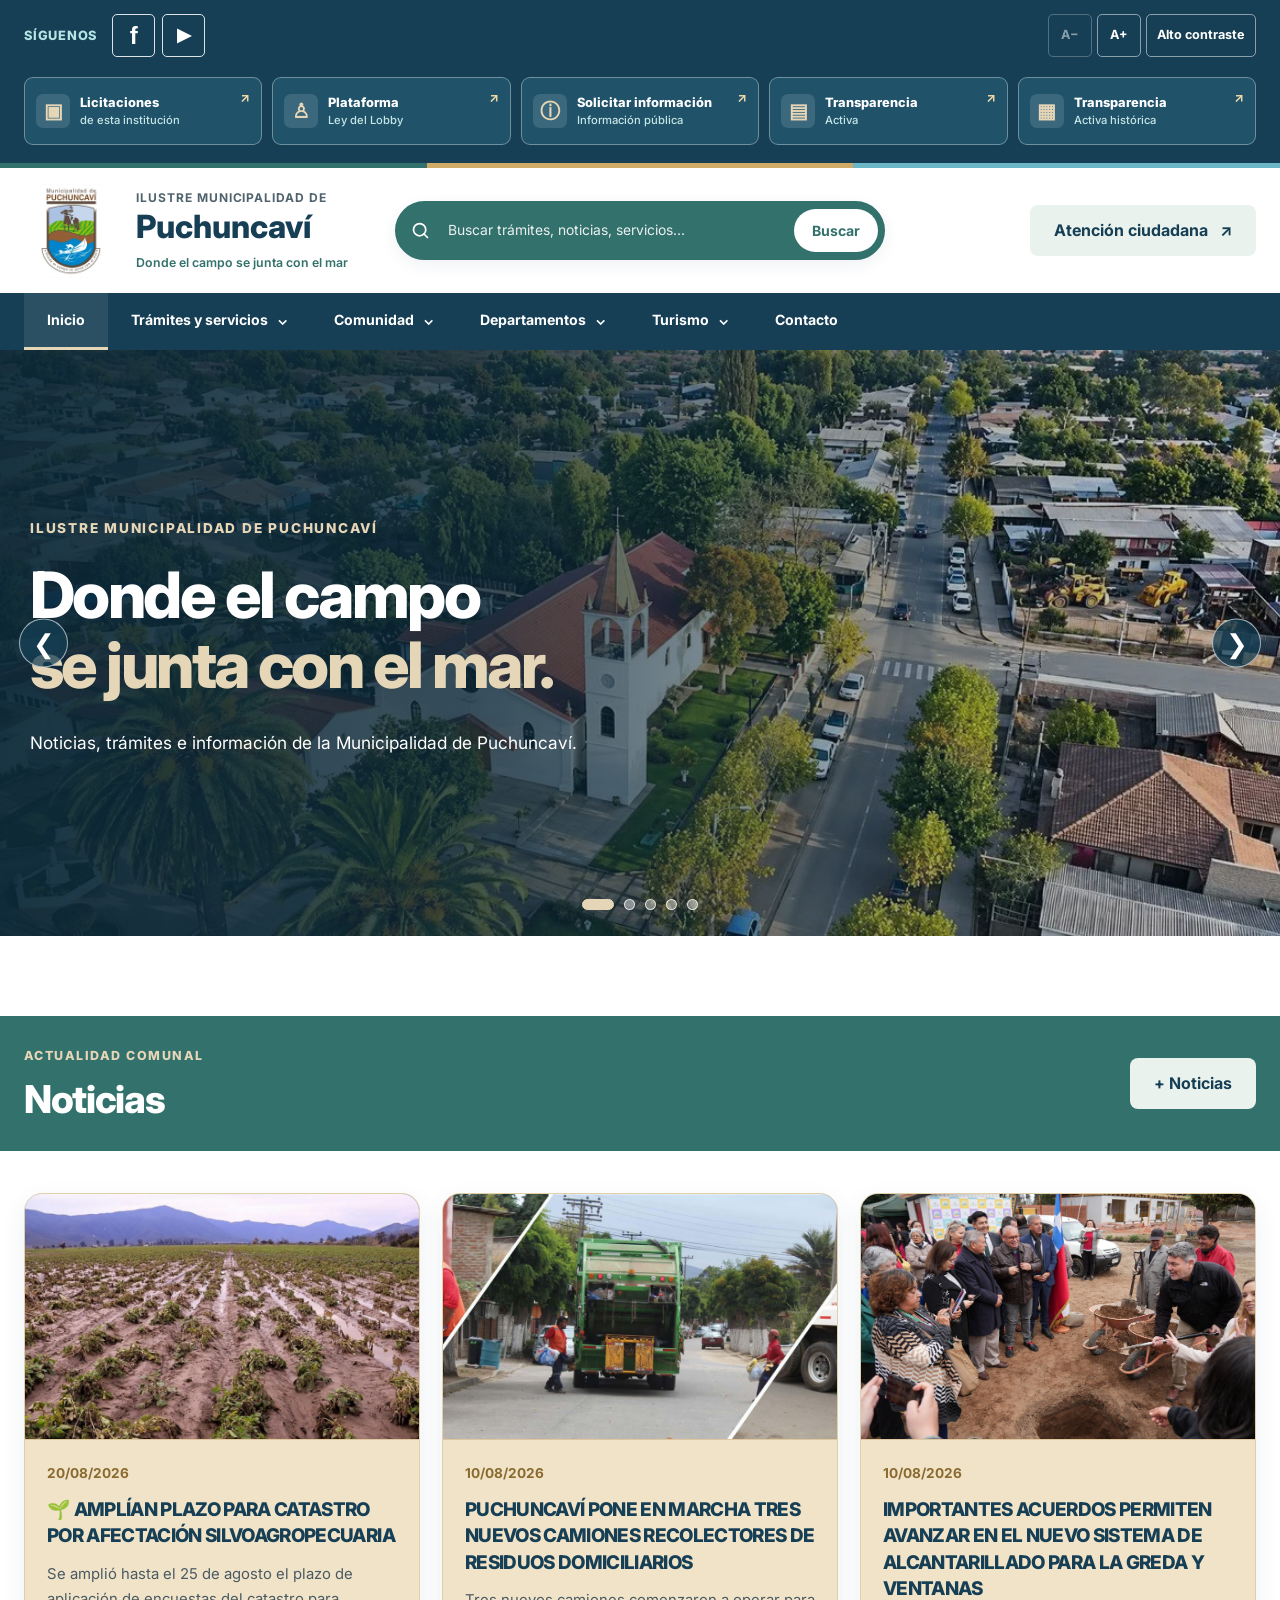
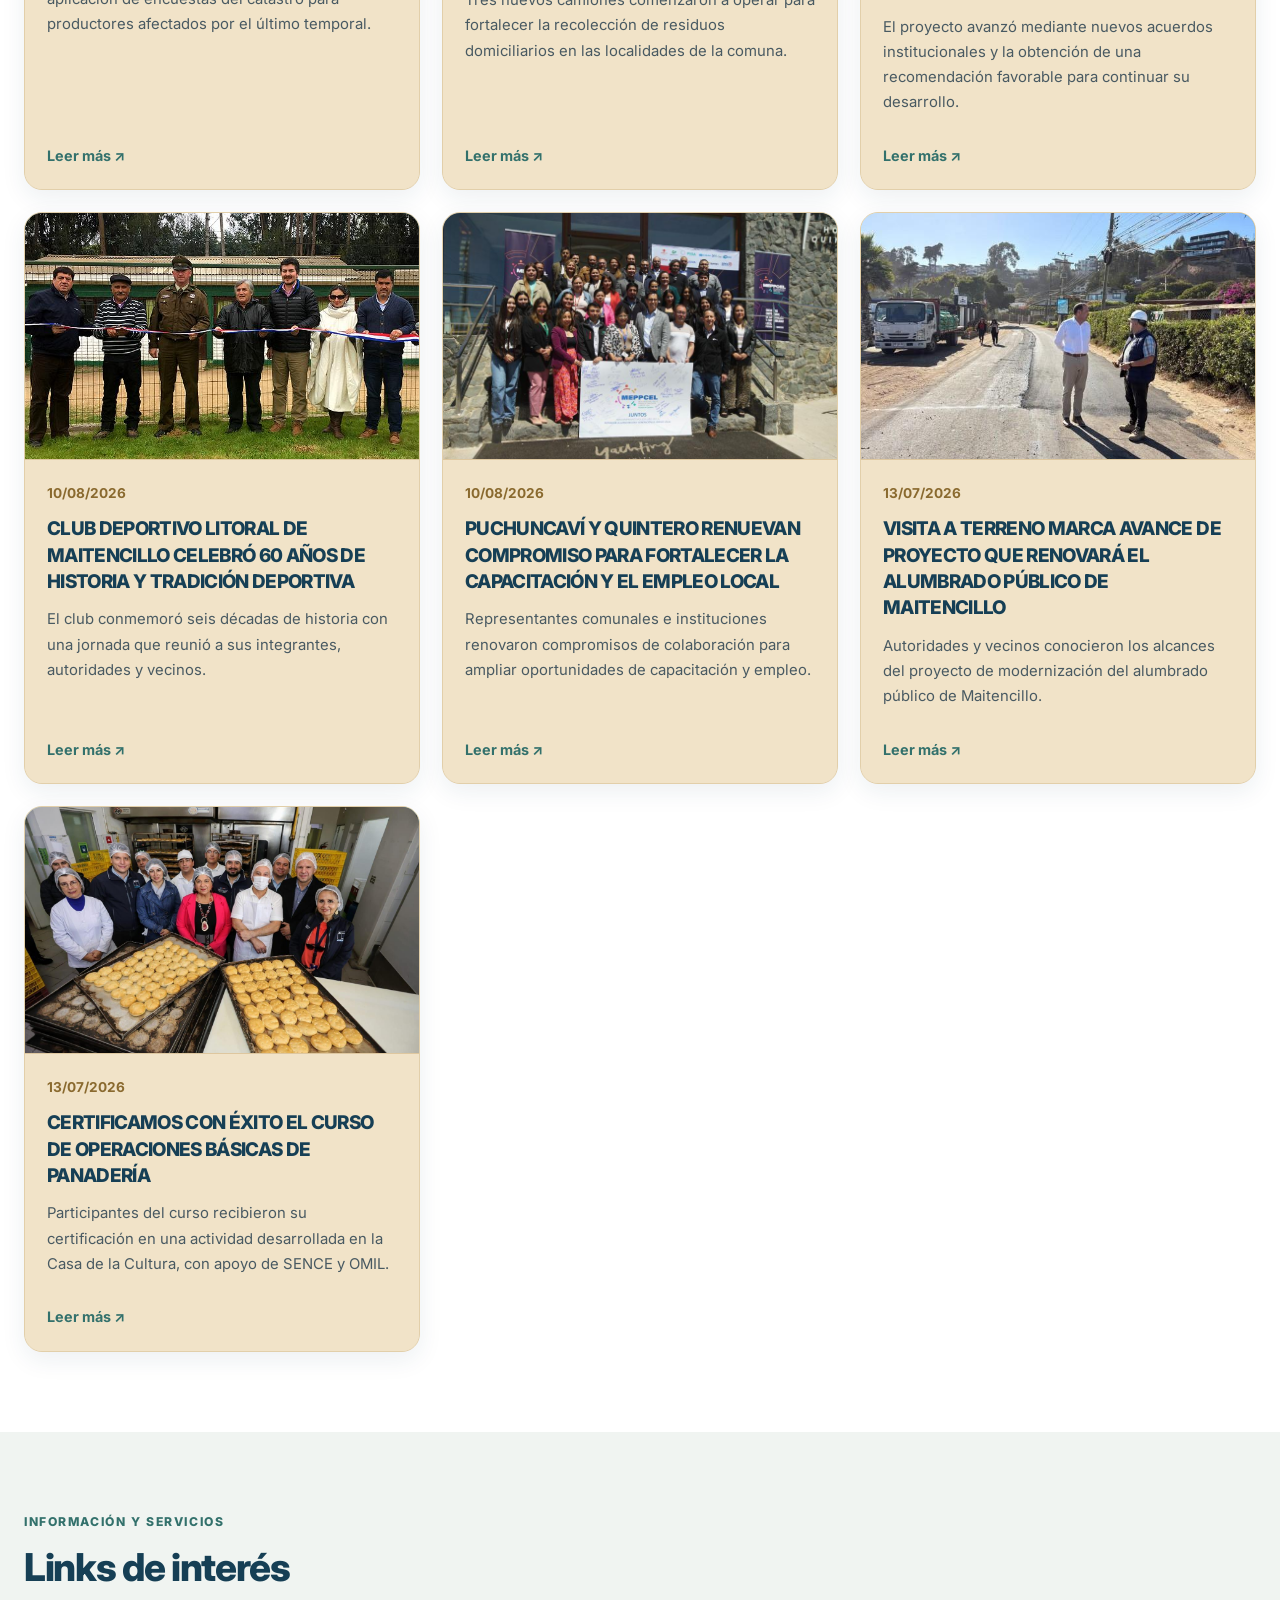
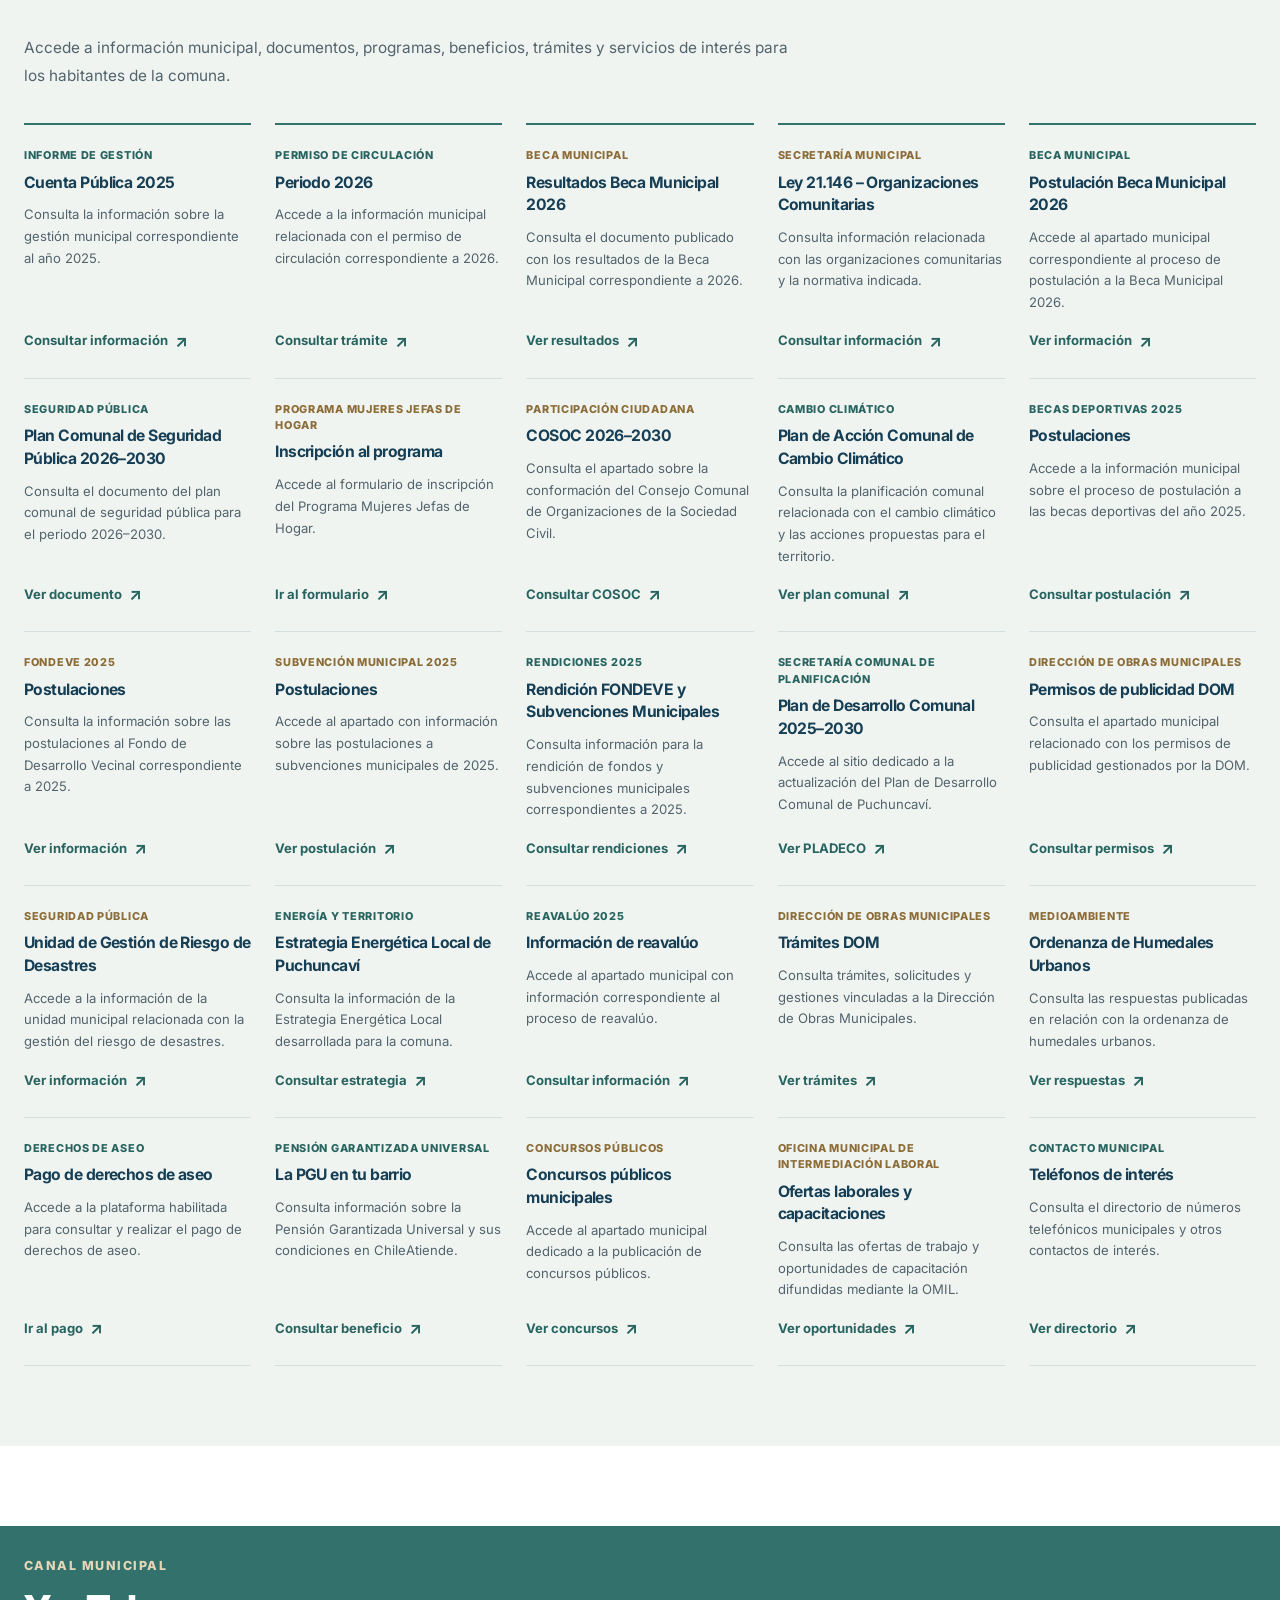
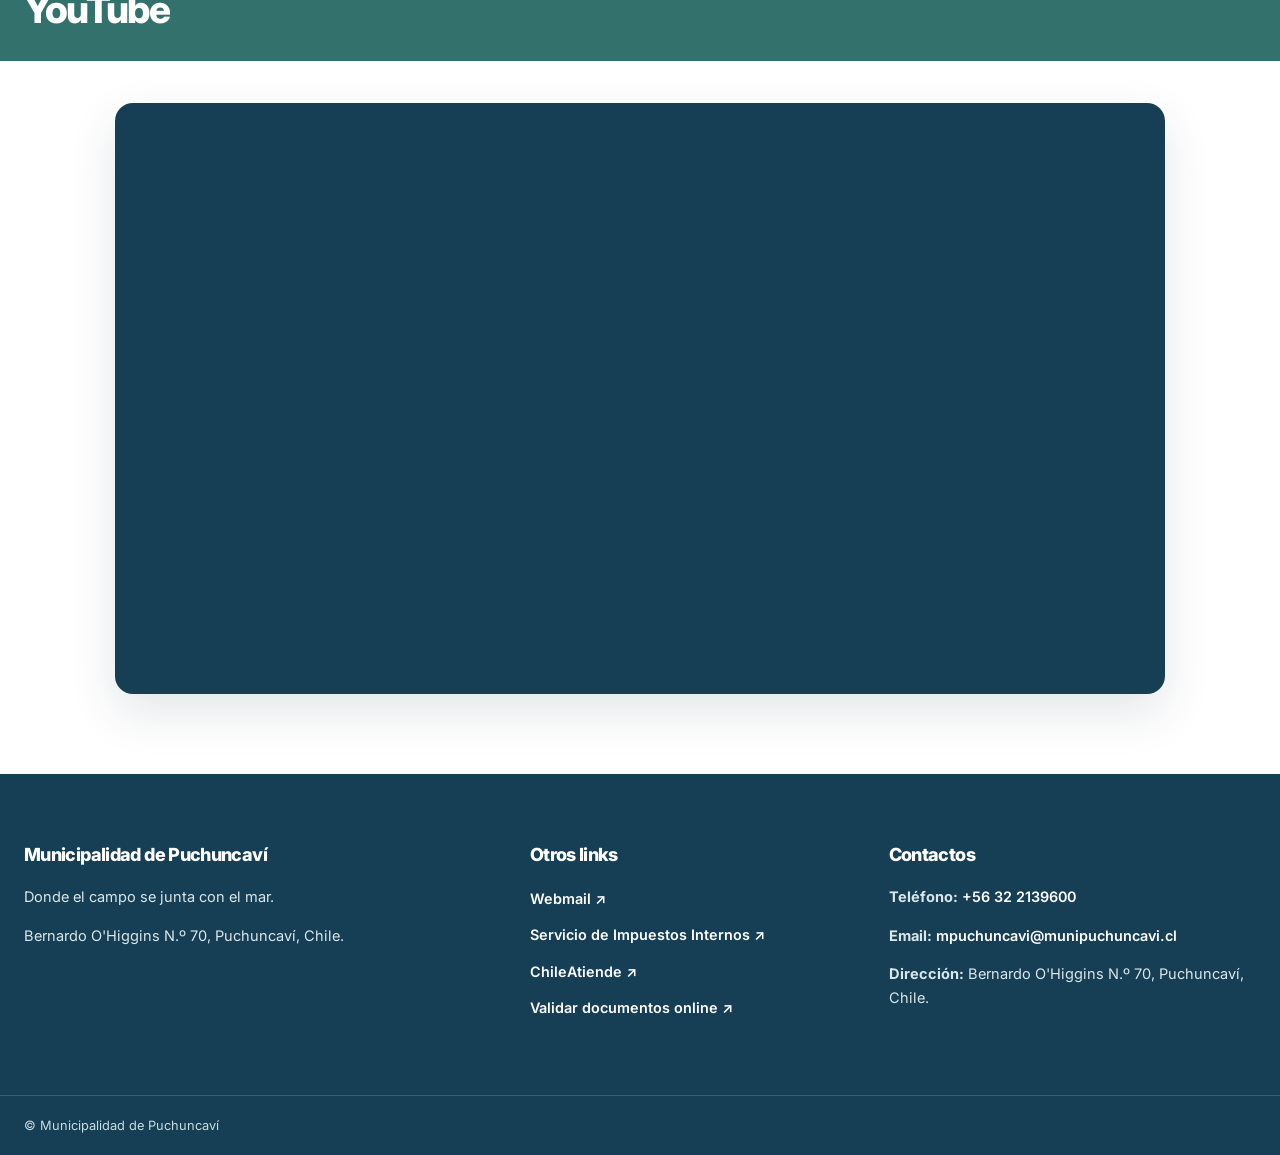
==== commit c2aee4ad: "Update index.html" ====
--- a/index.html
+++ b/index.html
@@ -1,1216 +1,786 @@
 
 <!DOCTYPE html>
+
 <html lang="es-CL">
 <head>
-  <meta charset="UTF-8">
-  <meta name="viewport" content="width=device-width, initial-scale=1.0">
-  <meta name="theme-color" content="#163f55">
-  <meta name="description" content="Noticias, trámites, servicios e información de la Municipalidad de Puchuncaví.">
-
-  <title>Municipalidad de Puchuncaví | Inicio</title>
-
-  <link rel="preconnect" href="https://fonts.googleapis.com">
-  <link rel="preconnect" href="https://fonts.gstatic.com" crossorigin>
-  <link
-    href="https://fonts.googleapis.com/css2?family=Inter:wght@400;500;600;700;800&display=swap"
-    rel="stylesheet"
-  >
-
-  <!-- La primera fotografía del carrusel se solicita con prioridad. -->
-  <link rel="preload" as="image"
-        href="assets/imagenes/portada/hero-puchuncavi-pantalla.webp"
-        imagesrcset="assets/imagenes/portada/hero-puchuncavi-movil.webp 640w, assets/imagenes/portada/hero-puchuncavi-pantalla.webp 1200w"
-        imagesizes="100vw" fetchpriority="high">
-  <link rel="stylesheet" href="css/estilos.css">
-  <script src="js/main.js" defer></script>
-
+<meta charset="utf-8"/>
+<meta content="width=device-width, initial-scale=1.0" name="viewport"/>
+<meta content="#163f55" name="theme-color"/>
+<meta content="Noticias, trámites, servicios e información de la Municipalidad de Puchuncaví." name="description"/>
+<title>Municipalidad de Puchuncaví | Inicio</title>
+<link href="https://fonts.googleapis.com" rel="preconnect"/>
+<link crossorigin="" href="https://fonts.gstatic.com" rel="preconnect"/>
+<link href="https://fonts.googleapis.com/css2?family=Inter:wght@400;500;600;700;800&amp;display=swap" rel="stylesheet"/>
+<!-- La primera fotografía del carrusel se solicita con prioridad. -->
+<link as="image" fetchpriority="high" href="assets/imagenes/portada/hero-puchuncavi-pantalla.webp" imagesizes="100vw" imagesrcset="assets/imagenes/portada/hero-puchuncavi-movil.webp 640w, assets/imagenes/portada/hero-puchuncavi-pantalla.webp 1200w" rel="preload"/>
+<link href="css/estilos.css" rel="stylesheet"/>
+<script defer="" src="js/main.js"></script>
 </head>
-
 <body class="pagina-inicio">
-
-  <a class="saltar-contenido" href="#contenido-principal">
+<a class="saltar-contenido" href="#contenido-principal">
     Saltar al contenido principal
   </a>
-
-  <!-- =============================================
+<!-- =============================================
        CABECERA MUNICIPAL
   ============================================= -->
-
-  <header class="cabecera">
-
-    <div class="barra-superior barra-superior--institucional">
-      <div class="contenedor barra-superior__contenido">
-
-        <div class="barra-superior__redes">
-          <span class="barra-superior__etiqueta">SÍGUENOS</span>
-
-          <nav class="redes-sociales" aria-label="Redes sociales municipales">
-            <a
-              class="redes-sociales__enlace"
-              href="https://www.facebook.com/MunicipalidadPuchuncavi"
-              target="_blank"
-              rel="noopener noreferrer"
-              aria-label="Facebook municipal"
-            >f</a>
-
-            <a
-              class="redes-sociales__enlace redes-sociales__enlace--youtube"
-              href="https://www.youtube.com/channel/UCqsq_ICqY2jT9HgJ0vWUYuw"
-              target="_blank"
-              rel="noopener noreferrer"
-              aria-label="YouTube municipal"
-            >▶</a>
-          </nav>
-        </div>
-
-        <nav
-          class="enlaces-institucionales"
-          aria-label="Accesos institucionales"
-        ></nav>
-
-        <div
-          class="herramientas-accesibilidad"
-          role="group"
-          aria-label="Herramientas de accesibilidad"
-        >
-          <button
-            class="herramienta"
-            type="button"
-            data-accion="reducir-texto"
-            aria-label="Reducir tamaño del texto"
-          >A−</button>
-
-          <button
-            class="herramienta"
-            type="button"
-            data-accion="aumentar-texto"
-            aria-label="Aumentar tamaño del texto"
-          >A+</button>
-
-          <button
-            class="herramienta"
-            type="button"
-            data-accion="alternar-contraste"
-            aria-pressed="false"
-          >Alto contraste</button>
-        </div>
-
-      </div>
-    </div>
-
-    <div class="franja-identidad" aria-hidden="true">
-      <span class="franja-identidad__verde"></span>
-      <span class="franja-identidad__arena"></span>
-      <span class="franja-identidad__celeste"></span>
-    </div>
-
-    <div class="contenedor cabecera__principal">
-
-      <a
-        class="identidad"
-        href="index.html"
-        aria-label="Municipalidad de Puchuncaví, ir al inicio"
-      >
-        <img
-          class="identidad__logo"
-          src="assets/imagenes/identidad/logo-puchuncavi.jpg"
-          alt=""
-          width="400"
-          height="400"
-        >
-
-        <span class="identidad__texto">
-          <span class="identidad__superior">
+<header class="cabecera">
+<div class="barra-superior barra-superior--institucional">
+<div class="contenedor barra-superior__contenido">
+<div class="barra-superior__redes">
+<span class="barra-superior__etiqueta">SÍGUENOS</span>
+<nav aria-label="Redes sociales municipales" class="redes-sociales">
+<a aria-label="Facebook municipal" class="redes-sociales__enlace" href="https://www.facebook.com/MunicipalidadPuchuncavi" rel="noopener noreferrer" target="_blank">f</a>
+<a aria-label="YouTube municipal" class="redes-sociales__enlace redes-sociales__enlace--youtube" href="https://www.youtube.com/channel/UCqsq_ICqY2jT9HgJ0vWUYuw" rel="noopener noreferrer" target="_blank">▶</a>
+</nav>
+</div>
+<nav aria-label="Accesos institucionales" class="enlaces-institucionales"></nav>
+<div aria-label="Herramientas de accesibilidad" class="herramientas-accesibilidad" role="group">
+<button aria-label="Reducir tamaño del texto" class="herramienta" data-accion="reducir-texto" type="button">A−</button>
+<button aria-label="Aumentar tamaño del texto" class="herramienta" data-accion="aumentar-texto" type="button">A+</button>
+<button aria-pressed="false" class="herramienta" data-accion="alternar-contraste" type="button">Alto contraste</button>
+</div>
+</div>
+</div>
+<div aria-hidden="true" class="franja-identidad">
+<span class="franja-identidad__verde"></span>
+<span class="franja-identidad__arena"></span>
+<span class="franja-identidad__celeste"></span>
+</div>
+<div class="contenedor cabecera__principal">
+<a aria-label="Municipalidad de Puchuncaví, ir al inicio" class="identidad" href="index.html">
+<img alt="" class="identidad__logo" height="400" src="assets/imagenes/identidad/logo-puchuncavi.jpg" width="400"/>
+<span class="identidad__texto">
+<span class="identidad__superior">
             Ilustre Municipalidad de
           </span>
-          <span class="identidad__nombre">
+<span class="identidad__nombre">
             Puchuncaví
           </span>
-          <span class="identidad__descripcion">
+<span class="identidad__descripcion">
             Donde el campo se junta con el mar
           </span>
-        </span>
-      </a>
-
-      <div class="cabecera__acciones">
-
-        <a
-          class="cabecera__contacto boton boton--secundario"
-          href="paginas/contacto.html"
-        >
+</span>
+</a>
+<div class="cabecera__acciones">
+<a class="cabecera__contacto boton boton--secundario" href="paginas/contacto.html">
           Atención ciudadana
           <span aria-hidden="true">↗</span>
-        </a>
-
-        <button
-          class="boton-menu"
-          type="button"
-          aria-controls="menu-principal"
-          aria-expanded="false"
-          aria-label="Abrir menú de navegación"
-        >
-          <span class="boton-menu__linea"></span>
-          <span class="boton-menu__linea"></span>
-          <span class="boton-menu__linea"></span>
-        </button>
-
-      </div>
-    </div>
-
-    <nav
-      class="navegacion"
-      id="menu-principal"
-      aria-label="Navegación principal"
-    >
-      <div class="contenedor">
-        <ul class="navegacion__lista">
-
-          <li class="navegacion__item">
-            <a class="navegacion__enlace" href="index.html" aria-current="page">
+</a>
+<button aria-controls="menu-principal" aria-expanded="false" aria-label="Abrir menú de navegación" class="boton-menu" type="button">
+<span class="boton-menu__linea"></span>
+<span class="boton-menu__linea"></span>
+<span class="boton-menu__linea"></span>
+</button>
+</div>
+</div>
+<nav aria-label="Navegación principal" class="navegacion" id="menu-principal">
+<div class="contenedor">
+<ul class="navegacion__lista">
+<li class="navegacion__item">
+<a aria-current="page" class="navegacion__enlace" href="index.html">
               Inicio
             </a>
-          </li>
-
-          <li class="navegacion__item">
-            <a class="navegacion__enlace" href="paginas/tramites.html">
+</li>
+<li class="navegacion__item">
+<a class="navegacion__enlace" href="paginas/tramites.html">
               Trámites y servicios
             </a>
-          </li>
-
-          <li class="navegacion__item">
-            <a class="navegacion__enlace" href="paginas/desarrollo-comunitario.html">
+</li>
+<li class="navegacion__item">
+<a class="navegacion__enlace" href="paginas/desarrollo-comunitario.html">
               Comunidad
             </a>
-          </li>
-
-          <li class="navegacion__item">
-            <a class="navegacion__enlace" href="paginas/departamentos.html">
+</li>
+<li class="navegacion__item">
+<a class="navegacion__enlace" href="paginas/departamentos.html">
               Departamentos
             </a>
-          </li>
-
-          <li class="navegacion__item">
-            <a class="navegacion__enlace" href="paginas/turismo.html">
+</li>
+<li class="navegacion__item">
+<a class="navegacion__enlace" href="paginas/turismo.html">
               Turismo
             </a>
-          </li>
-
-          <li class="navegacion__item">
-            <a class="navegacion__enlace" href="paginas/contacto.html">
+</li>
+<li class="navegacion__item">
+<a class="navegacion__enlace" href="paginas/contacto.html">
               Contacto
             </a>
-          </li>
-
-        </ul>
-      </div>
-    </nav>
-
-  </header>
-
-  <main id="contenido-principal">
-
-    <!-- =============================================
+</li>
+</ul>
+</div>
+</nav>
+</header>
+<main id="contenido-principal">
+<!-- =============================================
          SLIDER PRINCIPAL
 
          OCUPA EL LUGAR DE LA ANTIGUA PORTADA.
          1 IMAGEN DE LA IGLESIA + 4 NOTICIAS.
     ============================================= -->
-
-    <section
-      class="hero hero--fotografia portada-carrusel"
-      id="portada-carrusel"
-      aria-label="Portada y noticias destacadas de Puchuncaví"
-      aria-roledescription="carrusel"
-    >
-
-      <div class="portada-carrusel__ventana">
-
-        <div class="portada-carrusel__pista" id="pista-portada">
-
-          <!-- =====================================
+<section aria-label="Portada y noticias destacadas de Puchuncaví" aria-roledescription="carrusel" class="hero hero--fotografia portada-carrusel" id="portada-carrusel">
+<div class="portada-carrusel__ventana">
+<div class="portada-carrusel__pista" id="pista-portada">
+<!-- =====================================
                SLIDE 1: PORTADA ORIGINAL
           ===================================== -->
-
-          <article
-            class="portada-carrusel__slide portada-carrusel__slide--inicio"
-            aria-roledescription="diapositiva"
-            aria-label="1 de 5"
-          >
-
-            <img
-              class="portada-carrusel__foto"
-              src="assets/imagenes/portada/hero-puchuncavi.jpg"
-              width="1200" height="534"
-              alt=""
-              srcset="assets/imagenes/portada/hero-puchuncavi-movil.webp 640w, assets/imagenes/portada/hero-puchuncavi-pantalla.webp 1200w"
-              sizes="100vw"
-              decoding="async"
-              fetchpriority="high"
-            >
-
-            <div class="portada-carrusel__interior">
-              <div class="portada-carrusel__contenido">
-
-                <p class="portada-carrusel__etiqueta">
+<article aria-label="1 de 5" aria-roledescription="diapositiva" class="portada-carrusel__slide portada-carrusel__slide--inicio">
+<img alt="" class="portada-carrusel__foto" decoding="async" fetchpriority="high" height="534" sizes="100vw" src="assets/imagenes/portada/hero-puchuncavi.jpg" srcset="assets/imagenes/portada/hero-puchuncavi-movil.webp 640w, assets/imagenes/portada/hero-puchuncavi-pantalla.webp 1200w" width="1200"/>
+<div class="portada-carrusel__interior">
+<div class="portada-carrusel__contenido">
+<p class="portada-carrusel__etiqueta">
                   Ilustre Municipalidad de Puchuncaví
                 </p>
-
-                <h1 class="portada-carrusel__titulo">
+<h1 class="portada-carrusel__titulo">
                   Donde el campo
                   <span>se junta con el mar.</span>
-                </h1>
-
-                <p class="portada-carrusel__descripcion">
+</h1>
+<p class="portada-carrusel__descripcion">
                   Noticias, trámites e información
                   de la Municipalidad de Puchuncaví.
                 </p>
-
-              </div>
-            </div>
-
-          </article>
-
-          <!-- =====================================
+</div>
+</div>
+</article>
+<!-- =====================================
                SLIDE 2: DOS NUEVAS AMBULANCIAS
           ===================================== -->
-
-          <article
-            class="portada-carrusel__slide portada-carrusel__slide--noticia"
-            aria-roledescription="diapositiva"
-            aria-label="2 de 5"
-          >
-
-            <img
-              class="portada-carrusel__foto"
-              src="assets/imagenes/slider/slider-1.jpg"
-              width="680" height="510"
-              alt=""
-              srcset="assets/imagenes/slider/slider-1-movil.webp 640w, assets/imagenes/slider/slider-1-pantalla.webp 680w"
-              sizes="100vw"
-              decoding="async"
-              loading="lazy"
-            >
-
-            <div class="portada-carrusel__interior">
-              <div class="portada-carrusel__contenido">
-
-                <p class="portada-carrusel__etiqueta">
+<article aria-label="2 de 5" aria-roledescription="diapositiva" class="portada-carrusel__slide portada-carrusel__slide--noticia">
+<img alt="" class="portada-carrusel__foto" decoding="async" height="510" loading="lazy" sizes="100vw" src="assets/imagenes/slider/slider-1.jpg" srcset="assets/imagenes/slider/slider-1-movil.webp 640w, assets/imagenes/slider/slider-1-pantalla.webp 680w" width="680"/>
+<div class="portada-carrusel__interior">
+<div class="portada-carrusel__contenido">
+<p class="portada-carrusel__etiqueta">
                   Salud comunal
                 </p>
-
-                <h2 class="portada-carrusel__titulo">
+<h2 class="portada-carrusel__titulo">
                   Dos nuevas ambulancias
                   para Puchuncaví
                 </h2>
-
-                <p class="portada-carrusel__descripcion">
+<p class="portada-carrusel__descripcion">
                   El Concejo Municipal aprobó la adjudicación
                   de dos nuevas ambulancias para fortalecer
                   la atención de emergencias en la comuna.
                 </p>
-
-                <a
-                  class="portada-carrusel__enlace"
-                  href="https://munipuchuncavi.cl/2.0/sitio10/news-seguimos-fortaleciendo-la-2192.html"
-                  target="_blank"
-                  rel="noopener noreferrer"
-                >
+<a class="portada-carrusel__enlace" href="https://munipuchuncavi.cl/2.0/sitio10/news-seguimos-fortaleciendo-la-2192.html" rel="noopener noreferrer" target="_blank">
                   Ver información
                   <span aria-hidden="true">↗</span>
-                </a>
-
-              </div>
-            </div>
-
-          </article>
-
-          <!-- =====================================
+</a>
+</div>
+</div>
+</article>
+<!-- =====================================
                SLIDE 3: CIRCUITO CICLISTA
           ===================================== -->
-
-          <article
-            class="portada-carrusel__slide portada-carrusel__slide--noticia"
-            aria-roledescription="diapositiva"
-            aria-label="3 de 5"
-          >
-
-            <img
-              class="portada-carrusel__foto"
-              src="assets/imagenes/slider/slider-2.jpg"
-              width="1029" height="756"
-              alt=""
-              srcset="assets/imagenes/slider/slider-2-movil.webp 640w, assets/imagenes/slider/slider-2-pantalla.webp 1029w"
-              sizes="100vw"
-              decoding="async"
-              loading="lazy"
-            >
-
-            <div class="portada-carrusel__interior">
-              <div class="portada-carrusel__contenido">
-
-                <p class="portada-carrusel__etiqueta">
+<article aria-label="3 de 5" aria-roledescription="diapositiva" class="portada-carrusel__slide portada-carrusel__slide--noticia">
+<img alt="" class="portada-carrusel__foto" decoding="async" height="756" loading="lazy" sizes="100vw" src="assets/imagenes/slider/slider-2.jpg" srcset="assets/imagenes/slider/slider-2-movil.webp 640w, assets/imagenes/slider/slider-2-pantalla.webp 1029w" width="1029"/>
+<div class="portada-carrusel__interior">
+<div class="portada-carrusel__contenido">
+<p class="portada-carrusel__etiqueta">
                   Deporte y comunidad
                 </p>
-
-                <h2 class="portada-carrusel__titulo">
+<h2 class="portada-carrusel__titulo">
                   Circuito Ciclista
                   Puchuncaví–Los Maitenes
                 </h2>
-
-                <p class="portada-carrusel__descripcion">
+<p class="portada-carrusel__descripcion">
                   La segunda edición del circuito reunió
                   a ciclistas de distintas comunas en
                   una jornada deportiva y familiar.
                 </p>
-
-                <a
-                  class="portada-carrusel__enlace"
-                  href="https://munipuchuncavi.cl/2.0/sitio10/news-exitosa-segunda-versin-2162.html"
-                  target="_blank"
-                  rel="noopener noreferrer"
-                >
+<a class="portada-carrusel__enlace" href="https://munipuchuncavi.cl/2.0/sitio10/news-exitosa-segunda-versin-2162.html" rel="noopener noreferrer" target="_blank">
                   Leer noticia
                   <span aria-hidden="true">↗</span>
-                </a>
-
-              </div>
-            </div>
-
-          </article>
-
-          <!-- =====================================
+</a>
+</div>
+</div>
+</article>
+<!-- =====================================
                SLIDE 4: CRUZ DE MAYO EN HORCÓN
           ===================================== -->
-
-          <article
-            class="portada-carrusel__slide portada-carrusel__slide--noticia"
-            aria-roledescription="diapositiva"
-            aria-label="4 de 5"
-          >
-
-            <img
-              class="portada-carrusel__foto"
-              src="assets/imagenes/slider/slider-3.jpg"
-              width="820" height="620"
-              alt=""
-              srcset="assets/imagenes/slider/slider-3-movil.webp 640w, assets/imagenes/slider/slider-3-pantalla.webp 820w"
-              sizes="100vw"
-              decoding="async"
-              loading="lazy"
-            >
-
-            <div class="portada-carrusel__interior">
-              <div class="portada-carrusel__contenido">
-
-                <p class="portada-carrusel__etiqueta">
+<article aria-label="4 de 5" aria-roledescription="diapositiva" class="portada-carrusel__slide portada-carrusel__slide--noticia">
+<img alt="" class="portada-carrusel__foto" decoding="async" height="620" loading="lazy" sizes="100vw" src="assets/imagenes/slider/slider-3.jpg" srcset="assets/imagenes/slider/slider-3-movil.webp 640w, assets/imagenes/slider/slider-3-pantalla.webp 820w" width="820"/>
+<div class="portada-carrusel__interior">
+<div class="portada-carrusel__contenido">
+<p class="portada-carrusel__etiqueta">
                   Cultura y patrimonio
                 </p>
-
-                <h2 class="portada-carrusel__titulo">
+<h2 class="portada-carrusel__titulo">
                   Celebración de la
                   Cruz de Mayo en Horcón
                 </h2>
-
-                <p class="portada-carrusel__descripcion">
+<p class="portada-carrusel__descripcion">
                   La comunidad celebró esta tradicional
                   festividad junto a bailes religiosos,
                   familias y visitantes, poniendo en valor
                   su patrimonio cultural.
                 </p>
-
-                <a
-                  class="portada-carrusel__enlace"
-                  href="https://munipuchuncavi.cl/2.0/sitio10/news-exitosa-celebracin-de-2161.html"
-                  target="_blank"
-                  rel="noopener noreferrer"
-                >
+<a class="portada-carrusel__enlace" href="https://munipuchuncavi.cl/2.0/sitio10/news-exitosa-celebracin-de-2161.html" rel="noopener noreferrer" target="_blank">
                   Leer noticia
                   <span aria-hidden="true">↗</span>
-                </a>
-
-              </div>
-            </div>
-
-          </article>
-
-          <!-- =====================================
+</a>
+</div>
+</div>
+</article>
+<!-- =====================================
                SLIDE 5: EMPRENDIMIENTO
           ===================================== -->
-
-          <article
-            class="portada-carrusel__slide portada-carrusel__slide--noticia"
-            aria-roledescription="diapositiva"
-            aria-label="5 de 5"
-          >
-
-            <img
-              class="portada-carrusel__foto"
-              src="assets/imagenes/slider/slider-4.jpg"
-              width="2000" height="1125"
-              alt=""
-              srcset="assets/imagenes/slider/slider-4-movil.webp 640w, assets/imagenes/slider/slider-4-pantalla.webp 1280w"
-              sizes="100vw"
-              decoding="async"
-              loading="lazy"
-            >
-
-            <div class="portada-carrusel__interior">
-              <div class="portada-carrusel__contenido">
-
-                <p class="portada-carrusel__etiqueta">
+<article aria-label="5 de 5" aria-roledescription="diapositiva" class="portada-carrusel__slide portada-carrusel__slide--noticia">
+<img alt="" class="portada-carrusel__foto" decoding="async" height="1125" loading="lazy" sizes="100vw" src="assets/imagenes/slider/slider-4.jpg" srcset="assets/imagenes/slider/slider-4-movil.webp 640w, assets/imagenes/slider/slider-4-pantalla.webp 1280w" width="2000"/>
+<div class="portada-carrusel__interior">
+<div class="portada-carrusel__contenido">
+<p class="portada-carrusel__etiqueta">
                   Desarrollo económico local
                 </p>
-
-                <h2 class="portada-carrusel__titulo">
+<h2 class="portada-carrusel__titulo">
                   Más de 150 emprendedores
                   participaron en taller
                   de formalización
                 </h2>
-
-                <p class="portada-carrusel__descripcion">
+<p class="portada-carrusel__descripcion">
                   Emprendedores de la comuna participaron
                   en una jornada para conocer herramientas
                   y oportunidades de apoyo a sus negocios.
                 </p>
-
-                <a
-                  class="portada-carrusel__enlace"
-                  href="https://munipuchuncavi.cl/2.0/sitio10/news-ms-de-emprendedores-2159.html"
-                  target="_blank"
-                  rel="noopener noreferrer"
-                >
+<a class="portada-carrusel__enlace" href="https://munipuchuncavi.cl/2.0/sitio10/news-ms-de-emprendedores-2159.html" rel="noopener noreferrer" target="_blank">
                   Leer noticia
                   <span aria-hidden="true">↗</span>
-                </a>
-
-              </div>
-            </div>
-
-          </article>
-
-        </div>
-      </div>
-
-      <!-- FLECHA IZQUIERDA -->
-
-      <button
-        class="portada-carrusel__flecha portada-carrusel__flecha--izquierda"
-        type="button"
-        aria-label="Ver imagen anterior"
-        aria-controls="pista-portada"
-      >
-        &#10094;
+</a>
+</div>
+</div>
+</article>
+</div>
+</div>
+<!-- FLECHA IZQUIERDA -->
+<button aria-controls="pista-portada" aria-label="Ver imagen anterior" class="portada-carrusel__flecha portada-carrusel__flecha--izquierda" type="button">
+        ❮
       </button>
-
-      <!-- FLECHA DERECHA -->
-
-      <button
-        class="portada-carrusel__flecha portada-carrusel__flecha--derecha"
-        type="button"
-        aria-label="Ver imagen siguiente"
-        aria-controls="pista-portada"
-      >
-        &#10095;
+<!-- FLECHA DERECHA -->
+<button aria-controls="pista-portada" aria-label="Ver imagen siguiente" class="portada-carrusel__flecha portada-carrusel__flecha--derecha" type="button">
+        ❯
       </button>
-
-      <!-- INDICADORES -->
-
-      <div
-        class="portada-carrusel__indicadores"
-        aria-label="Seleccionar diapositiva"
-        role="group"
-      >
-
-        <button
-          class="portada-carrusel__indicador activo"
-          type="button"
-          aria-label="Ver portada de Puchuncaví"
-          aria-pressed="true"
-        ></button>
-
-        <button
-          class="portada-carrusel__indicador"
-          type="button"
-          aria-label="Ver noticia de ambulancias"
-          aria-pressed="false"
-        ></button>
-
-        <button
-          class="portada-carrusel__indicador"
-          type="button"
-          aria-label="Ver noticia del circuito ciclista"
-          aria-pressed="false"
-        ></button>
-
-        <button
-          class="portada-carrusel__indicador"
-          type="button"
-          aria-label="Ver noticia de la Cruz de Mayo"
-          aria-pressed="false"
-        ></button>
-
-        <button
-          class="portada-carrusel__indicador"
-          type="button"
-          aria-label="Ver noticia de emprendedores"
-          aria-pressed="false"
-        ></button>
-
-      </div>
-
-    </section>
-
-    <!-- =============================================
+<!-- INDICADORES -->
+<div aria-label="Seleccionar diapositiva" class="portada-carrusel__indicadores" role="group">
+<button aria-label="Ver portada de Puchuncaví" aria-pressed="true" class="portada-carrusel__indicador activo" type="button"></button>
+<button aria-label="Ver noticia de ambulancias" aria-pressed="false" class="portada-carrusel__indicador" type="button"></button>
+<button aria-label="Ver noticia del circuito ciclista" aria-pressed="false" class="portada-carrusel__indicador" type="button"></button>
+<button aria-label="Ver noticia de la Cruz de Mayo" aria-pressed="false" class="portada-carrusel__indicador" type="button"></button>
+<button aria-label="Ver noticia de emprendedores" aria-pressed="false" class="portada-carrusel__indicador" type="button"></button>
+</div>
+</section>
+<!-- =============================================
          NOTICIAS MUNICIPALES
          SE MANTIENEN LAS SIETE NOTICIAS
          CON FOTOGRAFÍAS Y FONDO ARENA
     ============================================= -->
-
-    <section
-      class="seccion seccion--noticias"
-      id="noticias"
-      aria-labelledby="titulo-noticias"
-    >
-      <div class="contenedor">
-
-        <div class="seccion__encabezado">
-          <div>
-            <p class="etiqueta etiqueta--verde">
+<section aria-labelledby="titulo-noticias" class="seccion seccion--noticias" id="noticias">
+<div class="contenedor">
+<div class="seccion__encabezado">
+<div>
+<p class="etiqueta etiqueta--verde">
               Actualidad comunal
             </p>
-            <h2 id="titulo-noticias">
+<h2 id="titulo-noticias">
               Noticias
             </h2>
-          </div>
-        </div>
-
-        <div
-          class="cuadricula cuadricula--tres"
-          id="listado-noticias"
-          aria-live="polite"
-        >
-          <p>Cargando publicaciones municipales...</p>
-        </div>
-
-      </div>
-    </section>
-
-    <!-- =============================================
+</div>
+<a aria-label="Ver todas las noticias de Puchuncaví" class="boton boton--secundario boton-mas-noticias" href="paginas/noticias.html">+ Noticias</a></div>
+<div aria-live="polite" class="cuadricula cuadricula--tres" id="listado-noticias">
+<p>Cargando publicaciones municipales...</p>
+</div>
+</div>
+</section>
+<!-- =============================================
          LINKS DE INTERÉS - 25 ENLACES
          MANTENEMOS LAS CINCO COLUMNAS
     ============================================= -->
-
-    <section
-      class="seccion seccion--categorias"
-      id="enlaces-interes"
-      aria-labelledby="titulo-enlaces"
-    >
-      <div class="contenedor">
-
-        <div class="seccion__encabezado">
-          <div>
-            <p class="etiqueta etiqueta--verde">
+<section aria-labelledby="titulo-enlaces" class="seccion seccion--categorias" id="enlaces-interes">
+<div class="contenedor">
+<div class="seccion__encabezado">
+<div>
+<p class="etiqueta etiqueta--verde">
               Información y servicios
             </p>
-            <h2 id="titulo-enlaces">
+<h2 id="titulo-enlaces">
               Links de interés
             </h2>
-          </div>
-        </div>
-
-        <p class="interes-introduccion">
+</div>
+</div>
+<p class="interes-introduccion">
           Accede a información municipal,
           documentos, programas, beneficios,
           trámites y servicios de interés para
           los habitantes de la comuna.
         </p>
-
-        <div class="interes-listado">
-
-          <!-- 01 -->
-          <article class="interes-elemento">
-            <p class="interes-elemento__categoria">
+<div class="interes-listado">
+<!-- 01 -->
+<article class="interes-elemento">
+<p class="interes-elemento__categoria">
               Informe de gestión
             </p>
-            <h3>Cuenta Pública 2025</h3>
-            <p class="interes-elemento__descripcion">
+<h3>Cuenta Pública 2025</h3>
+<p class="interes-elemento__descripcion">
               Consulta la información sobre la gestión
               municipal correspondiente al año 2025.
             </p>
-            <a class="interes-elemento__enlace"
-              href="https://www.munipuchuncavi.cl/2.0/sitio10/cuentapublica2025.php"
-              target="_blank" rel="noopener noreferrer">
+<a class="interes-elemento__enlace" href="https://www.munipuchuncavi.cl/2.0/sitio10/cuentapublica2025.php" rel="noopener noreferrer" target="_blank">
               Consultar información
-              <span class="interes-elemento__flecha" aria-hidden="true">↗</span>
-            </a>
-          </article>
-
-          <!-- 02 -->
-          <article class="interes-elemento">
-            <p class="interes-elemento__categoria">
+              <span aria-hidden="true" class="interes-elemento__flecha">↗</span>
+</a>
+</article>
+<!-- 02 -->
+<article class="interes-elemento">
+<p class="interes-elemento__categoria">
               Permiso de circulación
             </p>
-            <h3>Periodo 2026</h3>
-            <p class="interes-elemento__descripcion">
+<h3>Periodo 2026</h3>
+<p class="interes-elemento__descripcion">
               Accede a la información municipal relacionada
               con el permiso de circulación correspondiente a 2026.
             </p>
-            <a class="interes-elemento__enlace"
-              href="https://www.munipuchuncavi.cl/2.0/sitio10/circulacion.php"
-              target="_blank" rel="noopener noreferrer">
+<a class="interes-elemento__enlace" href="https://www.munipuchuncavi.cl/2.0/sitio10/circulacion.php" rel="noopener noreferrer" target="_blank">
               Consultar trámite
-              <span class="interes-elemento__flecha" aria-hidden="true">↗</span>
-            </a>
-          </article>
-
-          <!-- 03 -->
-          <article class="interes-elemento">
-            <p class="interes-elemento__categoria">
+              <span aria-hidden="true" class="interes-elemento__flecha">↗</span>
+</a>
+</article>
+<!-- 03 -->
+<article class="interes-elemento">
+<p class="interes-elemento__categoria">
               Beca municipal
             </p>
-            <h3>Resultados Beca Municipal 2026</h3>
-            <p class="interes-elemento__descripcion">
+<h3>Resultados Beca Municipal 2026</h3>
+<p class="interes-elemento__descripcion">
               Consulta el documento publicado con los resultados
               de la Beca Municipal correspondiente a 2026.
             </p>
-            <a class="interes-elemento__enlace"
-              href="https://www.munipuchuncavi.cl/2.0/sitio10/pdf/becas2026/resultados2026.pdf"
-              target="_blank" rel="noopener noreferrer">
+<a class="interes-elemento__enlace" href="https://www.munipuchuncavi.cl/2.0/sitio10/pdf/becas2026/resultados2026.pdf" rel="noopener noreferrer" target="_blank">
               Ver resultados
-              <span class="interes-elemento__flecha" aria-hidden="true">↗</span>
-            </a>
-          </article>
-
-          <!-- 04 -->
-          <article class="interes-elemento">
-            <p class="interes-elemento__categoria">
+              <span aria-hidden="true" class="interes-elemento__flecha">↗</span>
+</a>
+</article>
+<!-- 04 -->
+<article class="interes-elemento">
+<p class="interes-elemento__categoria">
               Secretaría Municipal
             </p>
-            <h3>Ley 21.146 – Organizaciones Comunitarias</h3>
-            <p class="interes-elemento__descripcion">
+<h3>Ley 21.146 – Organizaciones Comunitarias</h3>
+<p class="interes-elemento__descripcion">
               Consulta información relacionada con las
               organizaciones comunitarias y la normativa indicada.
             </p>
-            <a class="interes-elemento__enlace"
-              href="https://www.munipuchuncavi.cl/2.0/sitio10/organizaciones.php"
-              target="_blank" rel="noopener noreferrer">
+<a class="interes-elemento__enlace" href="https://www.munipuchuncavi.cl/2.0/sitio10/organizaciones.php" rel="noopener noreferrer" target="_blank">
               Consultar información
-              <span class="interes-elemento__flecha" aria-hidden="true">↗</span>
-            </a>
-          </article>
-
-          <!-- 05 -->
-          <article class="interes-elemento">
-            <p class="interes-elemento__categoria">
+              <span aria-hidden="true" class="interes-elemento__flecha">↗</span>
+</a>
+</article>
+<!-- 05 -->
+<article class="interes-elemento">
+<p class="interes-elemento__categoria">
               Beca municipal
             </p>
-            <h3>Postulación Beca Municipal 2026</h3>
-            <p class="interes-elemento__descripcion">
+<h3>Postulación Beca Municipal 2026</h3>
+<p class="interes-elemento__descripcion">
               Accede al apartado municipal correspondiente
               al proceso de postulación a la Beca Municipal 2026.
             </p>
-            <a class="interes-elemento__enlace"
-              href="https://www.munipuchuncavi.cl/2.0/sitio10/becas2026.php"
-              target="_blank" rel="noopener noreferrer">
+<a class="interes-elemento__enlace" href="https://www.munipuchuncavi.cl/2.0/sitio10/becas2026.php" rel="noopener noreferrer" target="_blank">
               Ver información
-              <span class="interes-elemento__flecha" aria-hidden="true">↗</span>
-            </a>
-          </article>
-
-          <!-- 06 -->
-          <article class="interes-elemento">
-            <p class="interes-elemento__categoria">
+              <span aria-hidden="true" class="interes-elemento__flecha">↗</span>
+</a>
+</article>
+<!-- 06 -->
+<article class="interes-elemento">
+<p class="interes-elemento__categoria">
               Seguridad Pública
             </p>
-            <h3>Plan Comunal de Seguridad Pública 2026–2030</h3>
-            <p class="interes-elemento__descripcion">
+<h3>Plan Comunal de Seguridad Pública 2026–2030</h3>
+<p class="interes-elemento__descripcion">
               Consulta el documento del plan comunal de
               seguridad pública para el periodo 2026–2030.
             </p>
-            <a class="interes-elemento__enlace"
-              href="https://www.munipuchuncavi.cl/2.0/sitio10/pdf/seguridad/planseguridad2026.pdf"
-              target="_blank" rel="noopener noreferrer">
+<a class="interes-elemento__enlace" href="https://www.munipuchuncavi.cl/2.0/sitio10/pdf/seguridad/planseguridad2026.pdf" rel="noopener noreferrer" target="_blank">
               Ver documento
-              <span class="interes-elemento__flecha" aria-hidden="true">↗</span>
-            </a>
-          </article>
-
-          <!-- 07 -->
-          <article class="interes-elemento">
-            <p class="interes-elemento__categoria">
+              <span aria-hidden="true" class="interes-elemento__flecha">↗</span>
+</a>
+</article>
+<!-- 07 -->
+<article class="interes-elemento">
+<p class="interes-elemento__categoria">
               Programa Mujeres Jefas de Hogar
             </p>
-            <h3>Inscripción al programa</h3>
-            <p class="interes-elemento__descripcion">
+<h3>Inscripción al programa</h3>
+<p class="interes-elemento__descripcion">
               Accede al formulario de inscripción del
               Programa Mujeres Jefas de Hogar.
             </p>
-            <a class="interes-elemento__enlace"
-              href="https://docs.google.com/forms/d/e/1FAIpQLScBFF8CBAYiVowmYoDSUAKz2NNEIRcV3tyaVSKTFt1doFYdvQ/viewform?usp=dialog"
-              target="_blank" rel="noopener noreferrer">
+<a class="interes-elemento__enlace" href="https://docs.google.com/forms/d/e/1FAIpQLScBFF8CBAYiVowmYoDSUAKz2NNEIRcV3tyaVSKTFt1doFYdvQ/viewform?usp=dialog" rel="noopener noreferrer" target="_blank">
               Ir al formulario
-              <span class="interes-elemento__flecha" aria-hidden="true">↗</span>
-            </a>
-          </article>
-
-          <!-- 08 -->
-          <article class="interes-elemento">
-            <p class="interes-elemento__categoria">
+              <span aria-hidden="true" class="interes-elemento__flecha">↗</span>
+</a>
+</article>
+<!-- 08 -->
+<article class="interes-elemento">
+<p class="interes-elemento__categoria">
               Participación ciudadana
             </p>
-            <h3>COSOC 2026–2030</h3>
-            <p class="interes-elemento__descripcion">
+<h3>COSOC 2026–2030</h3>
+<p class="interes-elemento__descripcion">
               Consulta el apartado sobre la conformación
               del Consejo Comunal de Organizaciones
               de la Sociedad Civil.
             </p>
-            <a class="interes-elemento__enlace"
-              href="https://www.munipuchuncavi.cl/2.0/sitio10/cosoc2026.php"
-              target="_blank" rel="noopener noreferrer">
+<a class="interes-elemento__enlace" href="https://www.munipuchuncavi.cl/2.0/sitio10/cosoc2026.php" rel="noopener noreferrer" target="_blank">
               Consultar COSOC
-              <span class="interes-elemento__flecha" aria-hidden="true">↗</span>
-            </a>
-          </article>
-
-          <!-- 09 -->
-          <article class="interes-elemento">
-            <p class="interes-elemento__categoria">
+              <span aria-hidden="true" class="interes-elemento__flecha">↗</span>
+</a>
+</article>
+<!-- 09 -->
+<article class="interes-elemento">
+<p class="interes-elemento__categoria">
               Cambio climático
             </p>
-            <h3>Plan de Acción Comunal de Cambio Climático</h3>
-            <p class="interes-elemento__descripcion">
+<h3>Plan de Acción Comunal de Cambio Climático</h3>
+<p class="interes-elemento__descripcion">
               Consulta la planificación comunal relacionada
               con el cambio climático y las acciones
               propuestas para el territorio.
             </p>
-            <a class="interes-elemento__enlace"
-              href="https://www.munipuchuncavi.cl/2.0/sitio10/cambioclimatico2026.php"
-              target="_blank" rel="noopener noreferrer">
+<a class="interes-elemento__enlace" href="https://www.munipuchuncavi.cl/2.0/sitio10/cambioclimatico2026.php" rel="noopener noreferrer" target="_blank">
               Ver plan comunal
-              <span class="interes-elemento__flecha" aria-hidden="true">↗</span>
-            </a>
-          </article>
-
-          <!-- 10 -->
-          <article class="interes-elemento">
-            <p class="interes-elemento__categoria">
+              <span aria-hidden="true" class="interes-elemento__flecha">↗</span>
+</a>
+</article>
+<!-- 10 -->
+<article class="interes-elemento">
+<p class="interes-elemento__categoria">
               Becas deportivas 2025
             </p>
-            <h3>Postulaciones</h3>
-            <p class="interes-elemento__descripcion">
+<h3>Postulaciones</h3>
+<p class="interes-elemento__descripcion">
               Accede a la información municipal sobre el
               proceso de postulación a las becas deportivas
               del año 2025.
             </p>
-            <a class="interes-elemento__enlace"
-              href="https://www.munipuchuncavi.cl/2.0/sitio10/becadeportiva2025.php"
-              target="_blank" rel="noopener noreferrer">
+<a class="interes-elemento__enlace" href="https://www.munipuchuncavi.cl/2.0/sitio10/becadeportiva2025.php" rel="noopener noreferrer" target="_blank">
               Consultar postulación
-              <span class="interes-elemento__flecha" aria-hidden="true">↗</span>
-            </a>
-          </article>
-
-          <!-- 11 -->
-          <article class="interes-elemento">
-            <p class="interes-elemento__categoria">
+              <span aria-hidden="true" class="interes-elemento__flecha">↗</span>
+</a>
+</article>
+<!-- 11 -->
+<article class="interes-elemento">
+<p class="interes-elemento__categoria">
               FONDEVE 2025
             </p>
-            <h3>Postulaciones</h3>
-            <p class="interes-elemento__descripcion">
+<h3>Postulaciones</h3>
+<p class="interes-elemento__descripcion">
               Consulta la información sobre las postulaciones
               al Fondo de Desarrollo Vecinal correspondiente a 2025.
             </p>
-            <a class="interes-elemento__enlace"
-              href="https://www.munipuchuncavi.cl/2.0/sitio10/fondeve2025.php"
-              target="_blank" rel="noopener noreferrer">
+<a class="interes-elemento__enlace" href="https://www.munipuchuncavi.cl/2.0/sitio10/fondeve2025.php" rel="noopener noreferrer" target="_blank">
               Ver información
-              <span class="interes-elemento__flecha" aria-hidden="true">↗</span>
-            </a>
-          </article>
-
-          <!-- 12 -->
-          <article class="interes-elemento">
-            <p class="interes-elemento__categoria">
+              <span aria-hidden="true" class="interes-elemento__flecha">↗</span>
+</a>
+</article>
+<!-- 12 -->
+<article class="interes-elemento">
+<p class="interes-elemento__categoria">
               Subvención Municipal 2025
             </p>
-            <h3>Postulaciones</h3>
-            <p class="interes-elemento__descripcion">
+<h3>Postulaciones</h3>
+<p class="interes-elemento__descripcion">
               Accede al apartado con información sobre
               las postulaciones a subvenciones municipales de 2025.
             </p>
-            <a class="interes-elemento__enlace"
-              href="https://www.munipuchuncavi.cl/2.0/sitio10/submuni2025.php"
-              target="_blank" rel="noopener noreferrer">
+<a class="interes-elemento__enlace" href="https://www.munipuchuncavi.cl/2.0/sitio10/submuni2025.php" rel="noopener noreferrer" target="_blank">
               Ver postulación
-              <span class="interes-elemento__flecha" aria-hidden="true">↗</span>
-            </a>
-          </article>
-
-          <!-- 13 -->
-          <article class="interes-elemento">
-            <p class="interes-elemento__categoria">
+              <span aria-hidden="true" class="interes-elemento__flecha">↗</span>
+</a>
+</article>
+<!-- 13 -->
+<article class="interes-elemento">
+<p class="interes-elemento__categoria">
               Rendiciones 2025
             </p>
-            <h3>Rendición FONDEVE y Subvenciones Municipales</h3>
-            <p class="interes-elemento__descripcion">
+<h3>Rendición FONDEVE y Subvenciones Municipales</h3>
+<p class="interes-elemento__descripcion">
               Consulta información para la rendición de fondos
               y subvenciones municipales correspondientes a 2025.
             </p>
-            <a class="interes-elemento__enlace"
-              href="https://www.munipuchuncavi.cl/2.0/sitio10/rendicion2025.php"
-              target="_blank" rel="noopener noreferrer">
+<a class="interes-elemento__enlace" href="https://www.munipuchuncavi.cl/2.0/sitio10/rendicion2025.php" rel="noopener noreferrer" target="_blank">
               Consultar rendiciones
-              <span class="interes-elemento__flecha" aria-hidden="true">↗</span>
-            </a>
-          </article>
-
-          <!-- 14 -->
-          <article class="interes-elemento">
-            <p class="interes-elemento__categoria">
+              <span aria-hidden="true" class="interes-elemento__flecha">↗</span>
+</a>
+</article>
+<!-- 14 -->
+<article class="interes-elemento">
+<p class="interes-elemento__categoria">
               Secretaría Comunal de Planificación
             </p>
-            <h3>Plan de Desarrollo Comunal 2025–2030</h3>
-            <p class="interes-elemento__descripcion">
+<h3>Plan de Desarrollo Comunal 2025–2030</h3>
+<p class="interes-elemento__descripcion">
               Accede al sitio dedicado a la actualización
               del Plan de Desarrollo Comunal de Puchuncaví.
             </p>
-            <a class="interes-elemento__enlace"
-              href="https://pladecopuchuncavi.cl/"
-              target="_blank" rel="noopener noreferrer">
+<a class="interes-elemento__enlace" href="https://pladecopuchuncavi.cl/" rel="noopener noreferrer" target="_blank">
               Ver PLADECO
-              <span class="interes-elemento__flecha" aria-hidden="true">↗</span>
-            </a>
-          </article>
-
-          <!-- 15 -->
-          <article class="interes-elemento">
-            <p class="interes-elemento__categoria">
+              <span aria-hidden="true" class="interes-elemento__flecha">↗</span>
+</a>
+</article>
+<!-- 15 -->
+<article class="interes-elemento">
+<p class="interes-elemento__categoria">
               Dirección de Obras Municipales
             </p>
-            <h3>Permisos de publicidad DOM</h3>
-            <p class="interes-elemento__descripcion">
+<h3>Permisos de publicidad DOM</h3>
+<p class="interes-elemento__descripcion">
               Consulta el apartado municipal relacionado con
               los permisos de publicidad gestionados por la DOM.
             </p>
-            <a class="interes-elemento__enlace"
-              href="https://www.munipuchuncavi.cl/2.0/sitio10/publicidaddom.php"
-              target="_blank" rel="noopener noreferrer">
+<a class="interes-elemento__enlace" href="https://www.munipuchuncavi.cl/2.0/sitio10/publicidaddom.php" rel="noopener noreferrer" target="_blank">
               Consultar permisos
-              <span class="interes-elemento__flecha" aria-hidden="true">↗</span>
-            </a>
-          </article>
-
-          <!-- 16 -->
-          <article class="interes-elemento">
-            <p class="interes-elemento__categoria">
+              <span aria-hidden="true" class="interes-elemento__flecha">↗</span>
+</a>
+</article>
+<!-- 16 -->
+<article class="interes-elemento">
+<p class="interes-elemento__categoria">
               Seguridad Pública
             </p>
-            <h3>Unidad de Gestión de Riesgo de Desastres</h3>
-            <p class="interes-elemento__descripcion">
+<h3>Unidad de Gestión de Riesgo de Desastres</h3>
+<p class="interes-elemento__descripcion">
               Accede a la información de la unidad municipal
               relacionada con la gestión del riesgo de desastres.
             </p>
-            <a class="interes-elemento__enlace"
-              href="https://www.munipuchuncavi.cl/2.0/sitio10/citsu.php"
-              target="_blank" rel="noopener noreferrer">
+<a class="interes-elemento__enlace" href="https://www.munipuchuncavi.cl/2.0/sitio10/citsu.php" rel="noopener noreferrer" target="_blank">
               Ver información
-              <span class="interes-elemento__flecha" aria-hidden="true">↗</span>
-            </a>
-          </article>
-
-          <!-- 17 -->
-          <article class="interes-elemento">
-            <p class="interes-elemento__categoria">
+              <span aria-hidden="true" class="interes-elemento__flecha">↗</span>
+</a>
+</article>
+<!-- 17 -->
+<article class="interes-elemento">
+<p class="interes-elemento__categoria">
               Energía y territorio
             </p>
-            <h3>Estrategia Energética Local de Puchuncaví</h3>
-            <p class="interes-elemento__descripcion">
+<h3>Estrategia Energética Local de Puchuncaví</h3>
+<p class="interes-elemento__descripcion">
               Consulta la información de la Estrategia
               Energética Local desarrollada para la comuna.
             </p>
-            <a class="interes-elemento__enlace"
-              href="https://www.munipuchuncavi.cl/2.0/sitio10/eel2024.php"
-              target="_blank" rel="noopener noreferrer">
+<a class="interes-elemento__enlace" href="https://www.munipuchuncavi.cl/2.0/sitio10/eel2024.php" rel="noopener noreferrer" target="_blank">
               Consultar estrategia
-              <span class="interes-elemento__flecha" aria-hidden="true">↗</span>
-            </a>
-          </article>
-
-          <!-- 18 -->
-          <article class="interes-elemento">
-            <p class="interes-elemento__categoria">
+              <span aria-hidden="true" class="interes-elemento__flecha">↗</span>
+</a>
+</article>
+<!-- 18 -->
+<article class="interes-elemento">
+<p class="interes-elemento__categoria">
               Reavalúo 2025
             </p>
-            <h3>Información de reavalúo</h3>
-            <p class="interes-elemento__descripcion">
+<h3>Información de reavalúo</h3>
+<p class="interes-elemento__descripcion">
               Accede al apartado municipal con información
               correspondiente al proceso de reavalúo.
             </p>
-            <a class="interes-elemento__enlace"
-              href="https://www.munipuchuncavi.cl/2.0/sitio10/reavaluo2024.php"
-              target="_blank" rel="noopener noreferrer">
+<a class="interes-elemento__enlace" href="https://www.munipuchuncavi.cl/2.0/sitio10/reavaluo2024.php" rel="noopener noreferrer" target="_blank">
               Consultar información
-              <span class="interes-elemento__flecha" aria-hidden="true">↗</span>
-            </a>
-          </article>
-
-          <!-- 19 -->
-          <article class="interes-elemento">
-            <p class="interes-elemento__categoria">
+              <span aria-hidden="true" class="interes-elemento__flecha">↗</span>
+</a>
+</article>
+<!-- 19 -->
+<article class="interes-elemento">
+<p class="interes-elemento__categoria">
               Dirección de Obras Municipales
             </p>
-            <h3>Trámites DOM</h3>
-            <p class="interes-elemento__descripcion">
+<h3>Trámites DOM</h3>
+<p class="interes-elemento__descripcion">
               Consulta trámites, solicitudes y gestiones
               vinculadas a la Dirección de Obras Municipales.
             </p>
-            <a class="interes-elemento__enlace"
-              href="https://www.munipuchuncavi.cl/2.0/sitio10/tramitedom.php"
-              target="_blank" rel="noopener noreferrer">
+<a class="interes-elemento__enlace" href="https://www.munipuchuncavi.cl/2.0/sitio10/tramitedom.php" rel="noopener noreferrer" target="_blank">
               Ver trámites
-              <span class="interes-elemento__flecha" aria-hidden="true">↗</span>
-            </a>
-          </article>
-
-          <!-- 20 -->
-          <article class="interes-elemento">
-            <p class="interes-elemento__categoria">
+              <span aria-hidden="true" class="interes-elemento__flecha">↗</span>
+</a>
+</article>
+<!-- 20 -->
+<article class="interes-elemento">
+<p class="interes-elemento__categoria">
               Medioambiente
             </p>
-            <h3>Ordenanza de Humedales Urbanos</h3>
-            <p class="interes-elemento__descripcion">
+<h3>Ordenanza de Humedales Urbanos</h3>
+<p class="interes-elemento__descripcion">
               Consulta las respuestas publicadas en relación
               con la ordenanza de humedales urbanos.
             </p>
-            <a class="interes-elemento__enlace"
-              href="https://www.munipuchuncavi.cl/2.0/sitio10/respuestashumedal2024.php"
-              target="_blank" rel="noopener noreferrer">
+<a class="interes-elemento__enlace" href="https://www.munipuchuncavi.cl/2.0/sitio10/respuestashumedal2024.php" rel="noopener noreferrer" target="_blank">
               Ver respuestas
-              <span class="interes-elemento__flecha" aria-hidden="true">↗</span>
-            </a>
-          </article>
-
-          <!-- 21 -->
-          <article class="interes-elemento">
-            <p class="interes-elemento__categoria">
+              <span aria-hidden="true" class="interes-elemento__flecha">↗</span>
+</a>
+</article>
+<!-- 21 -->
+<article class="interes-elemento">
+<p class="interes-elemento__categoria">
               Derechos de aseo
             </p>
-            <h3>Pago de derechos de aseo</h3>
-            <p class="interes-elemento__descripcion">
+<h3>Pago de derechos de aseo</h3>
+<p class="interes-elemento__descripcion">
               Accede a la plataforma habilitada para consultar
               y realizar el pago de derechos de aseo.
             </p>
-            <a class="interes-elemento__enlace"
-              href="https://www.sem2.gob.cl/tramites/derechos-de-aseo/69060800/buscar"
-              target="_blank" rel="noopener noreferrer">
+<a class="interes-elemento__enlace" href="https://www.sem2.gob.cl/tramites/derechos-de-aseo/69060800/buscar" rel="noopener noreferrer" target="_blank">
               Ir al pago
-              <span class="interes-elemento__flecha" aria-hidden="true">↗</span>
-            </a>
-          </article>
-
-          <!-- 22 -->
-          <article class="interes-elemento">
-            <p class="interes-elemento__categoria">
+              <span aria-hidden="true" class="interes-elemento__flecha">↗</span>
+</a>
+</article>
+<!-- 22 -->
+<article class="interes-elemento">
+<p class="interes-elemento__categoria">
               Pensión Garantizada Universal
             </p>
-            <h3>La PGU en tu barrio</h3>
-            <p class="interes-elemento__descripcion">
+<h3>La PGU en tu barrio</h3>
+<p class="interes-elemento__descripcion">
               Consulta información sobre la Pensión Garantizada
               Universal y sus condiciones en ChileAtiende.
             </p>
-            <a class="interes-elemento__enlace"
-              href="https://www.chileatiende.gob.cl/fichas/102077-pension-garantizada-universal-pgu"
-              target="_blank" rel="noopener noreferrer">
+<a class="interes-elemento__enlace" href="https://www.chileatiende.gob.cl/fichas/102077-pension-garantizada-universal-pgu" rel="noopener noreferrer" target="_blank">
               Consultar beneficio
-              <span class="interes-elemento__flecha" aria-hidden="true">↗</span>
-            </a>
-          </article>
-
-          <!-- 23 -->
-          <article class="interes-elemento">
-            <p class="interes-elemento__categoria">
+              <span aria-hidden="true" class="interes-elemento__flecha">↗</span>
+</a>
+</article>
+<!-- 23 -->
+<article class="interes-elemento">
+<p class="interes-elemento__categoria">
               Concursos Públicos
             </p>
-            <h3>Concursos públicos municipales</h3>
-            <p class="interes-elemento__descripcion">
+<h3>Concursos públicos municipales</h3>
+<p class="interes-elemento__descripcion">
               Accede al apartado municipal dedicado
               a la publicación de concursos públicos.
             </p>
-            <a class="interes-elemento__enlace"
-              href="https://www.munipuchuncavi.cl/2.0/sitio10/concursos.php"
-              target="_blank" rel="noopener noreferrer">
+<a class="interes-elemento__enlace" href="https://www.munipuchuncavi.cl/2.0/sitio10/concursos.php" rel="noopener noreferrer" target="_blank">
               Ver concursos
-              <span class="interes-elemento__flecha" aria-hidden="true">↗</span>
-            </a>
-          </article>
-
-          <!-- 24 -->
-          <article class="interes-elemento">
-            <p class="interes-elemento__categoria">
+              <span aria-hidden="true" class="interes-elemento__flecha">↗</span>
+</a>
+</article>
+<!-- 24 -->
+<article class="interes-elemento">
+<p class="interes-elemento__categoria">
               Oficina Municipal de Intermediación Laboral
             </p>
-            <h3>Ofertas laborales y capacitaciones</h3>
-            <p class="interes-elemento__descripcion">
+<h3>Ofertas laborales y capacitaciones</h3>
+<p class="interes-elemento__descripcion">
               Consulta las ofertas de trabajo y oportunidades
               de capacitación difundidas mediante la OMIL.
             </p>
-            <a class="interes-elemento__enlace"
-              href="https://www.munipuchuncavi.cl/2.0/sitio10/ofertas.php"
-              target="_blank" rel="noopener noreferrer">
+<a class="interes-elemento__enlace" href="https://www.munipuchuncavi.cl/2.0/sitio10/ofertas.php" rel="noopener noreferrer" target="_blank">
               Ver oportunidades
-              <span class="interes-elemento__flecha" aria-hidden="true">↗</span>
-            </a>
-          </article>
-
-          <!-- 25 -->
-          <article class="interes-elemento">
-            <p class="interes-elemento__categoria">
+              <span aria-hidden="true" class="interes-elemento__flecha">↗</span>
+</a>
+</article>
+<!-- 25 -->
+<article class="interes-elemento">
+<p class="interes-elemento__categoria">
               Contacto municipal
             </p>
-            <h3>Teléfonos de interés</h3>
-            <p class="interes-elemento__descripcion">
+<h3>Teléfonos de interés</h3>
+<p class="interes-elemento__descripcion">
               Consulta el directorio de números telefónicos
               municipales y otros contactos de interés.
             </p>
-            <a class="interes-elemento__enlace"
-              href="https://www.munipuchuncavi.cl/2.0/sitio10/telefonos.php"
-              target="_blank" rel="noopener noreferrer">
+<a class="interes-elemento__enlace" href="https://www.munipuchuncavi.cl/2.0/sitio10/telefonos.php" rel="noopener noreferrer" target="_blank">
               Ver directorio
-              <span class="interes-elemento__flecha" aria-hidden="true">↗</span>
-            </a>
-          </article>
-
-        </div>
-      </div>
-    </section>
-
-    <!-- =============================================
+              <span aria-hidden="true" class="interes-elemento__flecha">↗</span>
+</a>
+</article>
+</div>
+</div>
+</section>
+<!-- =============================================
          YOUTUBE
          FRANJA VERDE CONSERVADA
     ============================================= -->
-
-    <section
-      class="seccion seccion--video"
-      aria-labelledby="titulo-youtube"
-    >
-      <div class="contenedor">
-
-        <div class="seccion__encabezado">
-          <div>
-            <p class="etiqueta etiqueta--azul">
+<section aria-labelledby="titulo-youtube" class="seccion seccion--video">
+<div class="contenedor">
+<div class="seccion__encabezado">
+<div>
+<p class="etiqueta etiqueta--azul">
               Canal municipal
             </p>
-            <h2 id="titulo-youtube">
+<h2 id="titulo-youtube">
               YouTube
             </h2>
-          </div>
-        </div>
-
-        <div class="video-municipal">
-          <iframe
-            src="https://www.youtube.com/embed/videoseries?list=PLHEt9oBCT7XLHJaVwleQuiAXuWyQip08P"
-            title="Videos de la Municipalidad de Puchuncaví"
-            loading="lazy"
-            allow="accelerometer; autoplay; clipboard-write; encrypted-media; gyroscope; picture-in-picture; web-share"
-            referrerpolicy="strict-origin-when-cross-origin"
-            allowfullscreen
-          ></iframe>
-        </div>
-
-      </div>
-    </section>
-
-  </main>
-
-  <!-- =============================================
+</div>
+</div>
+<div class="video-municipal">
+<iframe allow="accelerometer; autoplay; clipboard-write; encrypted-media; gyroscope; picture-in-picture; web-share" allowfullscreen="" loading="lazy" referrerpolicy="strict-origin-when-cross-origin" src="https://www.youtube.com/embed/videoseries?list=PLHEt9oBCT7XLHJaVwleQuiAXuWyQip08P" title="Videos de la Municipalidad de Puchuncaví"></iframe>
+</div>
+</div>
+</section>
+</main>
+<!-- =============================================
        PIE DE PÁGINA
   ============================================= -->
-
-  <footer class="pie-pagina">
-
-    <div class="contenedor pie-pagina__contenido">
-
-      <div class="pie-pagina__identidad">
-        <h2>Municipalidad de Puchuncaví</h2>
-        <p>Donde el campo se junta con el mar.</p>
-        <p>
+<footer class="pie-pagina">
+<div class="contenedor pie-pagina__contenido">
+<div class="pie-pagina__identidad">
+<h2>Municipalidad de Puchuncaví</h2>
+<p>Donde el campo se junta con el mar.</p>
+<p>
           Bernardo O'Higgins N.º 70,
           Puchuncaví, Chile.
         </p>
-      </div>
-
-      <div class="pie-pagina__enlaces">
-        <h2>Otros links</h2>
-        <ul>
-          <li>
-            <a href="https://outlook.com/"
-               target="_blank"
-               rel="noopener noreferrer">Webmail ↗</a>
-          </li>
-          <li>
-            <a href="https://homer.sii.cl/"
-               target="_blank"
-               rel="noopener noreferrer">
+</div>
+<div class="pie-pagina__enlaces">
+<h2>Otros links</h2>
+<ul>
+<li>
+<a href="https://outlook.com/" rel="noopener noreferrer" target="_blank">Webmail ↗</a>
+</li>
+<li>
+<a href="https://homer.sii.cl/" rel="noopener noreferrer" target="_blank">
               Servicio de Impuestos Internos ↗
             </a>
-          </li>
-          <li>
-            <a href="https://www.chileatiende.gob.cl/"
-               target="_blank"
-               rel="noopener noreferrer">ChileAtiende ↗</a>
-          </li>
-          <li>
-            <a href="https://www.sem.gob.cl/pago/validacion/"
-               target="_blank"
-               rel="noopener noreferrer">
+</li>
+<li>
+<a href="https://www.chileatiende.gob.cl/" rel="noopener noreferrer" target="_blank">ChileAtiende ↗</a>
+</li>
+<li>
+<a href="https://www.sem.gob.cl/pago/validacion/" rel="noopener noreferrer" target="_blank">
               Validar documentos online ↗
             </a>
-          </li>
-        </ul>
-      </div>
-
-      <div class="pie-pagina__atencion">
-        <h2>Contactos</h2>
-
-        <p>
-          <strong>Teléfono:</strong>
-          <a href="tel:+56322139600">
+</li>
+</ul>
+</div>
+<div class="pie-pagina__atencion">
+<h2>Contactos</h2>
+<p>
+<strong>Teléfono:</strong>
+<a href="tel:+56322139600">
             +56 32 2139600
           </a>
-        </p>
-
-        <p>
-          <strong>Email:</strong>
-          <a href="mailto:mpuchuncavi@munipuchuncavi.cl">
+</p>
+<p>
+<strong>Email:</strong>
+<a href="mailto:mpuchuncavi@munipuchuncavi.cl">
             mpuchuncavi@munipuchuncavi.cl
           </a>
-        </p>
-
-        <p>
-          <strong>Dirección:</strong>
+</p>
+<p>
+<strong>Dirección:</strong>
           Bernardo O'Higgins N.º 70,
           Puchuncaví, Chile.
         </p>
-      </div>
-
-    </div>
-
-    <div class="pie-pagina__inferior">
-      <div class="contenedor">
-        <p>© Municipalidad de Puchuncaví</p>
-      </div>
-    </div>
-
-  </footer>
-
-  <!-- =============================================
+</div>
+</div>
+<div class="pie-pagina__inferior">
+<div class="contenedor">
+<p>© Municipalidad de Puchuncaví</p>
+</div>
+</div>
+</footer>
+<!-- =============================================
        FUNCIONAMIENTO DEL SLIDER PRINCIPAL
 
        Automático cada 5 segundos.
        Flechas y puntos de navegación.
        Pausa al interactuar.
   ============================================= -->
-
-
 </body>
 </html>
--- a/css/estilos.css
+++ b/css/estilos.css
@@ -7450,3 +7450,153 @@
    al viewport; mantiene el mismo recorte de cover del fondo anterior. */
 .tarjeta-noticia__imagen { position: relative; overflow: hidden; }
 .tarjeta-noticia__foto { display: block; width: 100%; height: 100%; position: absolute; inset: 0; object-fit: cover; object-position: center; }
+
+
+/* ================================================================
+   PORTADAS INTERIORES — MISMA GRILLA Y JERARQUÍA QUE CONTACTO
+   Noticias, Empleo y OMIL, Seguridad y emergencias.
+   Se conservan las fotos y variaciones de color propias de cada página.
+================================================================ */
+.pagina-noticias .interior-hero,
+.pagina-empleo .interior-hero,
+.pagina-seguridad .interior-hero {
+  position: relative;
+  display: flex;
+  align-items: center;
+  overflow: hidden;
+  min-height: 360px;
+  padding: 0;
+  background-color: #163f55;
+  background-size: cover;
+  background-position: center;
+  background-repeat: no-repeat;
+  color: #fff;
+}
+.pagina-noticias .interior-hero {
+  background-image: linear-gradient(90deg,rgba(14,48,67,.90) 0%,rgba(20,64,82,.71) 50%,rgba(20,64,82,.34) 100%),url('../assets/imagenes/turismo/puchuncavi.jpg');
+}
+.pagina-empleo .interior-hero {
+  background-image: linear-gradient(90deg,rgba(17,62,73,.90) 0%,rgba(32,93,94,.70) 50%,rgba(22,63,77,.34) 100%),url('../assets/imagenes/noticias/noticia-5.jpg');
+}
+.pagina-seguridad .interior-hero {
+  background-image: linear-gradient(90deg,rgba(19,52,75,.90) 0%,rgba(26,76,95,.72) 50%,rgba(23,73,88,.34) 100%),url('../assets/imagenes/heroes/hero-contacto.jpg');
+}
+.pagina-noticias .interior-hero::before,
+.pagina-noticias .interior-hero::after,
+.pagina-empleo .interior-hero::before,
+.pagina-empleo .interior-hero::after,
+.pagina-seguridad .interior-hero::before,
+.pagina-seguridad .interior-hero::after { content: none; }
+.pagina-noticias .interior-hero > .contenedor,
+.pagina-empleo .interior-hero > .contenedor,
+.pagina-seguridad .interior-hero > .contenedor {
+  position: relative;
+  z-index: 1;
+  box-sizing: border-box;
+  width: 100%;
+  max-width: 1200px;
+  margin-inline: auto;
+  padding-inline: 52px;
+}
+.pagina-noticias .interior-hero .migas,
+.pagina-empleo .interior-hero .migas,
+.pagina-seguridad .interior-hero .migas {
+  position: relative;
+  z-index: 1;
+  padding-top: 30px;
+  margin-bottom: 22px;
+}
+.pagina-noticias .interior-hero .migas,
+.pagina-noticias .interior-hero .migas a,
+.pagina-noticias .interior-hero .migas li,
+.pagina-empleo .interior-hero .migas,
+.pagina-empleo .interior-hero .migas a,
+.pagina-empleo .interior-hero .migas li,
+.pagina-seguridad .interior-hero .migas,
+.pagina-seguridad .interior-hero .migas a,
+.pagina-seguridad .interior-hero .migas li { color: rgba(255,255,255,.9); }
+.pagina-noticias .interior-hero__contenido,
+.pagina-empleo .interior-hero__contenido,
+.pagina-seguridad .interior-hero__contenido {
+  position: relative;
+  z-index: 1;
+  display: block;
+  padding: 38px 0 62px;
+}
+.pagina-noticias .interior-hero__texto,
+.pagina-empleo .interior-hero__texto,
+.pagina-seguridad .interior-hero__texto { width: 100%; max-width: 730px; }
+.pagina-noticias .interior-hero__texto .etiqueta,
+.pagina-empleo .interior-hero__texto .etiqueta,
+.pagina-seguridad .interior-hero__texto .etiqueta { color: #e6d6b8; margin-bottom: 15px; }
+.pagina-noticias .interior-hero h1,
+.pagina-empleo .interior-hero h1,
+.pagina-seguridad .interior-hero h1 {
+  margin: 0 0 20px;
+  color: #fff;
+  font-size: clamp(2.45rem, 4.4vw, 4rem);
+  font-weight: 800;
+  line-height: 1.12;
+  letter-spacing: -.035em;
+}
+.pagina-noticias .interior-hero h1 span { color: #e6d6b8; }
+.pagina-empleo .interior-hero h1 span { color: #d5e9d7; }
+.pagina-seguridad .interior-hero h1 span { color: #d6e8ee; }
+.pagina-noticias .interior-hero__texto > p:last-child,
+.pagina-empleo .interior-hero__texto > p:last-child,
+.pagina-seguridad .interior-hero__texto > p:last-child {
+  max-width: 650px;
+  margin: 0;
+  color: rgba(255,255,255,.94);
+  font-size: 1rem;
+  line-height: 1.7;
+}
+.pagina-noticias .interior-hero__detalle,
+.pagina-empleo .interior-hero__detalle,
+.pagina-seguridad .interior-hero__detalle { display: none; }
+.pagina-noticias .seccion--noticias {background:#f5eee4;}
+.pagina-noticias .noticias-destacada {background:#fff;}
+.pagina-noticias .tarjeta-noticia {border-color:#d7e0dc;}
+.pagina-noticias .tarjeta-noticia__imagen {height:220px;flex-shrink:0;}
+.pagina-noticias .noticia-principal > .tarjeta-noticia__imagen {height:auto;min-height:350px;}
+.pagina-noticias .tarjeta-noticia__foto {object-fit:cover;}
+.pagina-noticias .tarjeta-noticia__contenido {padding:26px;}
+.pagina-noticias .noticia-principal {border:1px solid #dbe5e1;}
+.pagina-empleo .seccion--introduccion {background:#eaf3f7;}
+.pagina-empleo .seccion--categorias {background:#f5eee4;}
+.pagina-empleo .seccion--tramites-destacados {background:#e5f0e9;}
+.pagina-seguridad .seccion--tramites-destacados {background:#eaf3f7;}
+.pagina-seguridad .seccion--categorias {background:#f5eee4;}
+.pagina-seguridad .seccion--introduccion {background:#e5f0e9;}
+.boton-mas-noticias {text-decoration:none;white-space:nowrap;align-self:center;}
+#noticias > .contenedor > .seccion__encabezado {display:flex;align-items:center;justify-content:space-between;gap:20px;flex-wrap:wrap;}
+@media (max-width: 900px) {
+  .pagina-noticias .interior-hero,
+  .pagina-empleo .interior-hero,
+  .pagina-seguridad .interior-hero { min-height: 310px; }
+  .pagina-noticias .interior-hero > .contenedor,
+  .pagina-empleo .interior-hero > .contenedor,
+  .pagina-seguridad .interior-hero > .contenedor { padding-inline: 36px; }
+}
+@media (max-width: 620px) {
+  .pagina-noticias .interior-hero,
+  .pagina-empleo .interior-hero,
+  .pagina-seguridad .interior-hero { min-height: 280px; }
+  .pagina-noticias .interior-hero > .contenedor,
+  .pagina-empleo .interior-hero > .contenedor,
+  .pagina-seguridad .interior-hero > .contenedor { padding-inline: 22px; }
+  .pagina-noticias .interior-hero .migas,
+  .pagina-empleo .interior-hero .migas,
+  .pagina-seguridad .interior-hero .migas { padding-top: 20px; }
+  .pagina-noticias .interior-hero__contenido,
+  .pagina-empleo .interior-hero__contenido,
+  .pagina-seguridad .interior-hero__contenido { padding: 24px 0 42px; }
+  .pagina-noticias .interior-hero h1,
+  .pagina-empleo .interior-hero h1,
+  .pagina-seguridad .interior-hero h1 { font-size: clamp(2.15rem, 8vw, 3rem); }
+  .pagina-noticias .noticia-principal > .tarjeta-noticia__imagen { height:255px; min-height:255px; }
+}
+
+/* Etiqueta explícita para imágenes de archivo usadas en noticias */
+.pagina-noticias .tarjeta-noticia__imagen {position:relative;overflow:hidden;}
+.pagina-noticias .noticia-imagen-referencial {position:absolute;bottom:12px;left:12px;right:12px;width:max-content;max-width:calc(100% - 24px);font-size:12px;line-height:1.35;font-weight:600;color:#163f55;background:rgba(255,255,255,.94);padding:6px 9px;border-radius:6px;z-index:2;}
